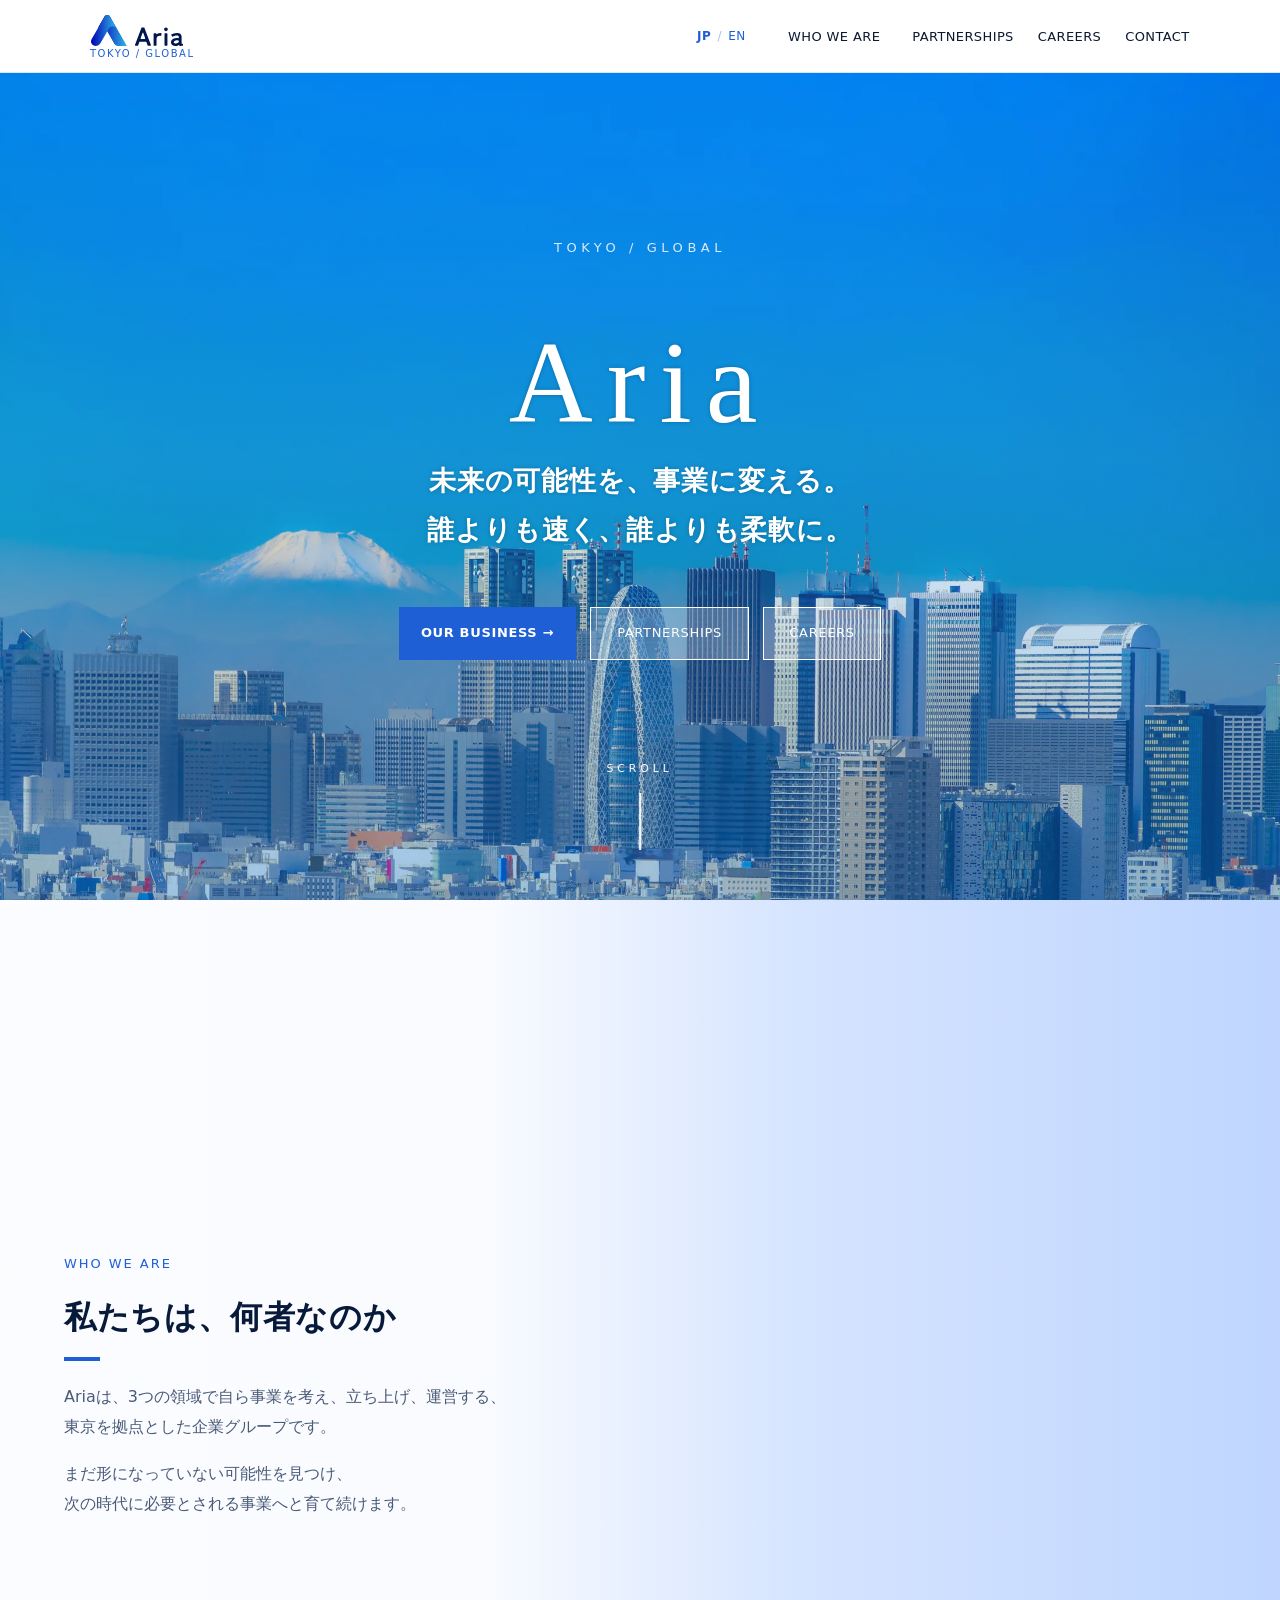
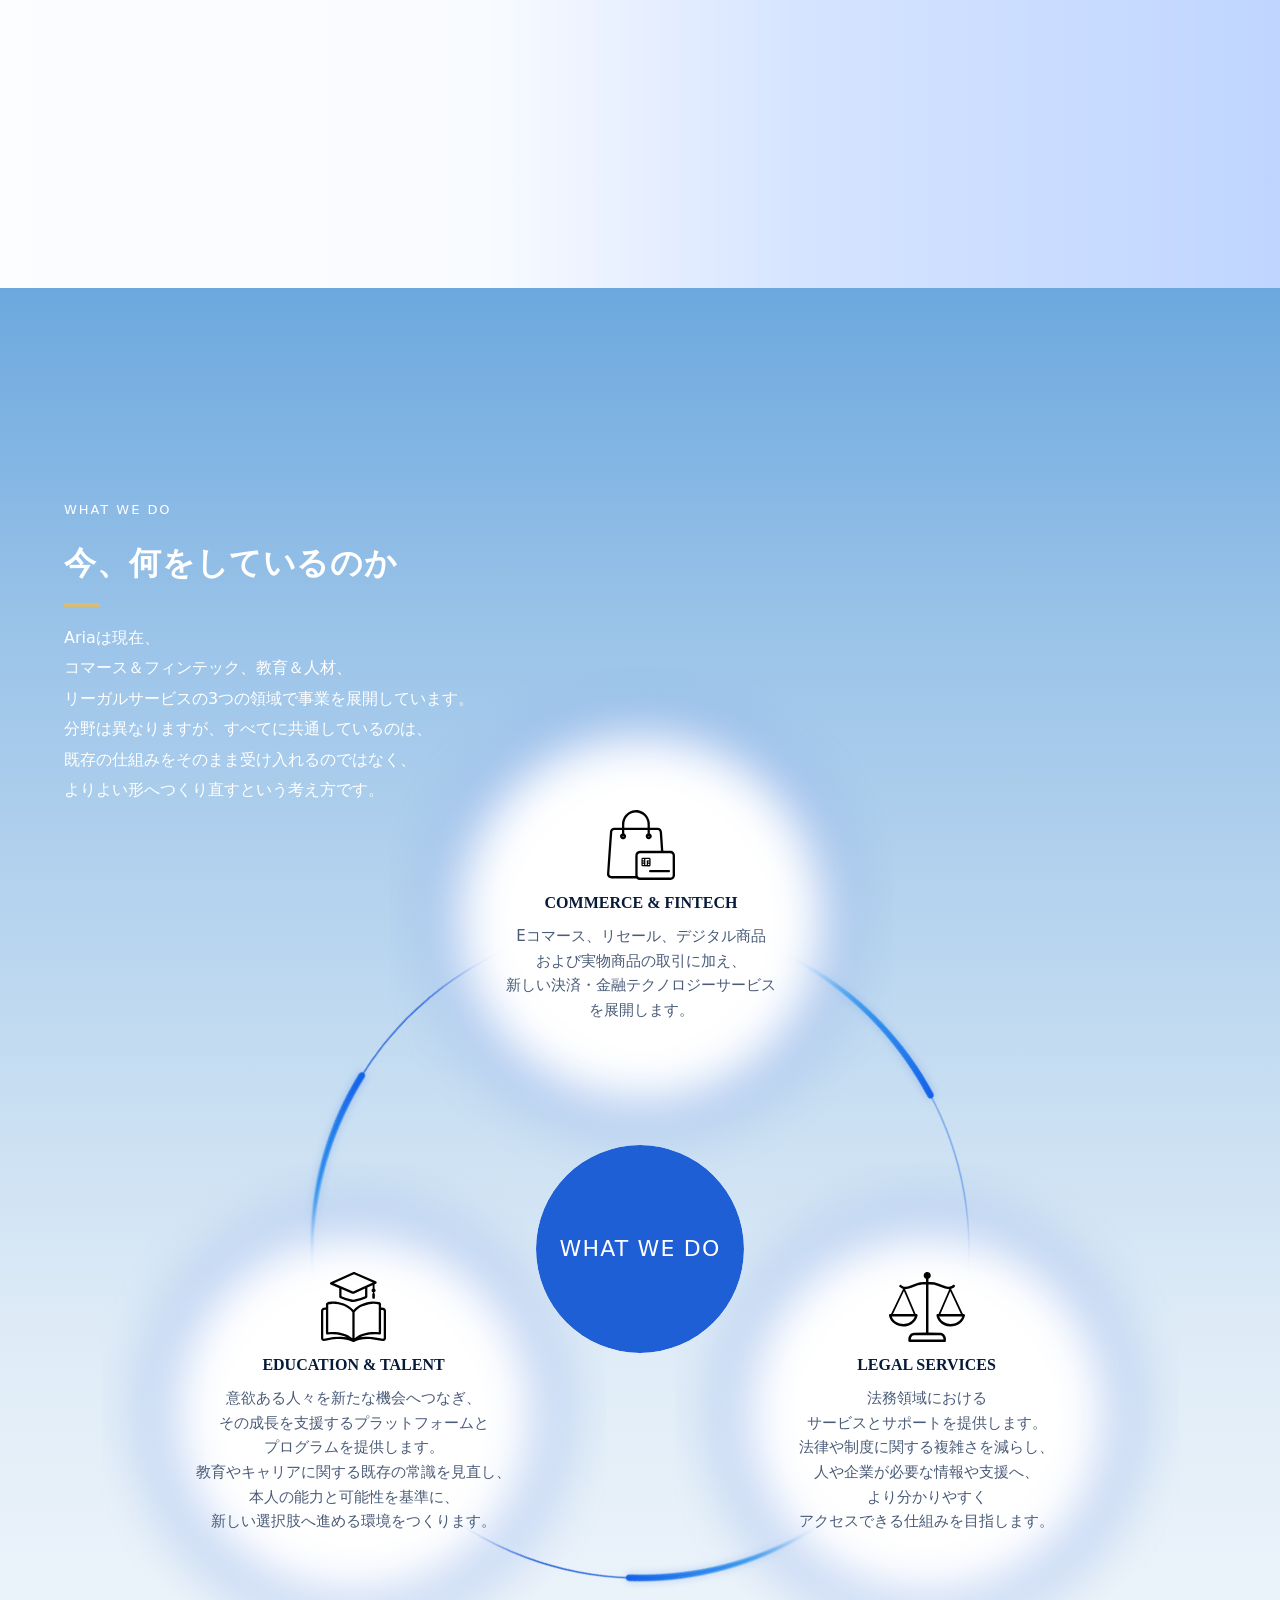
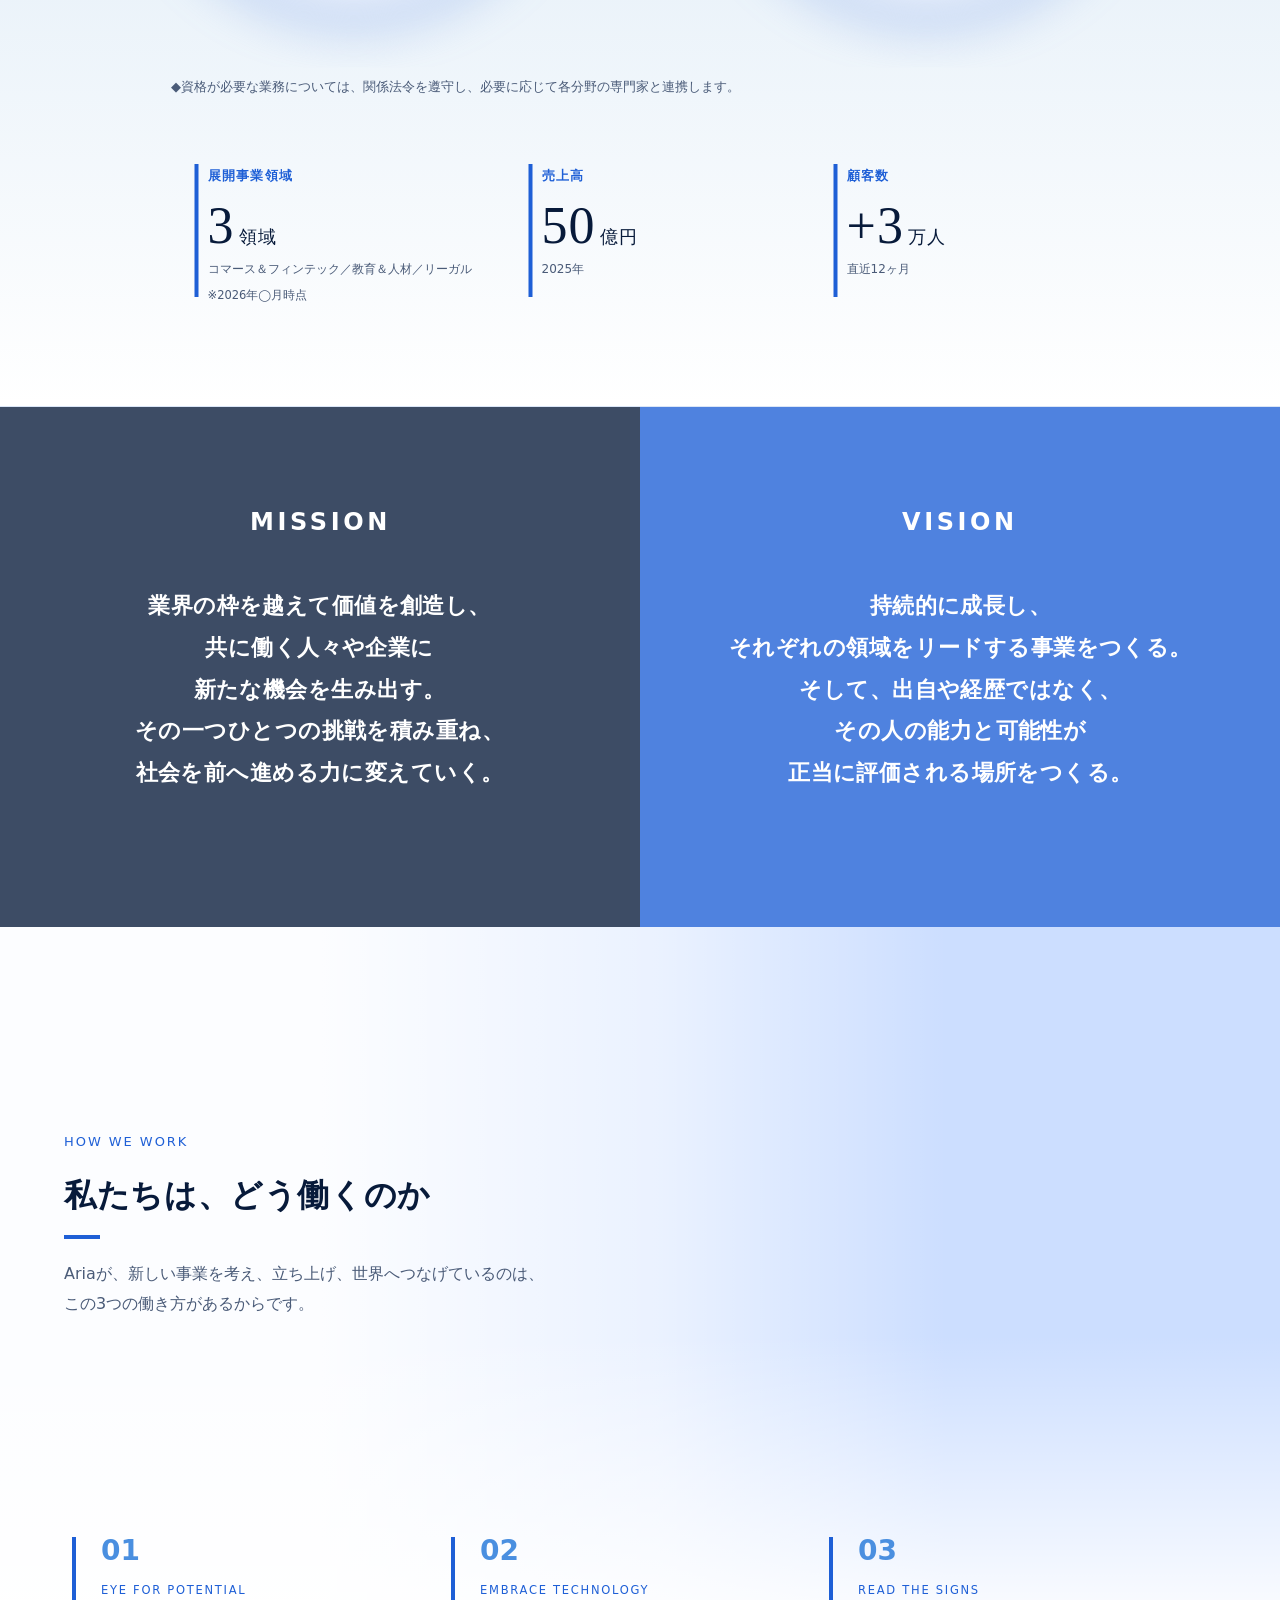
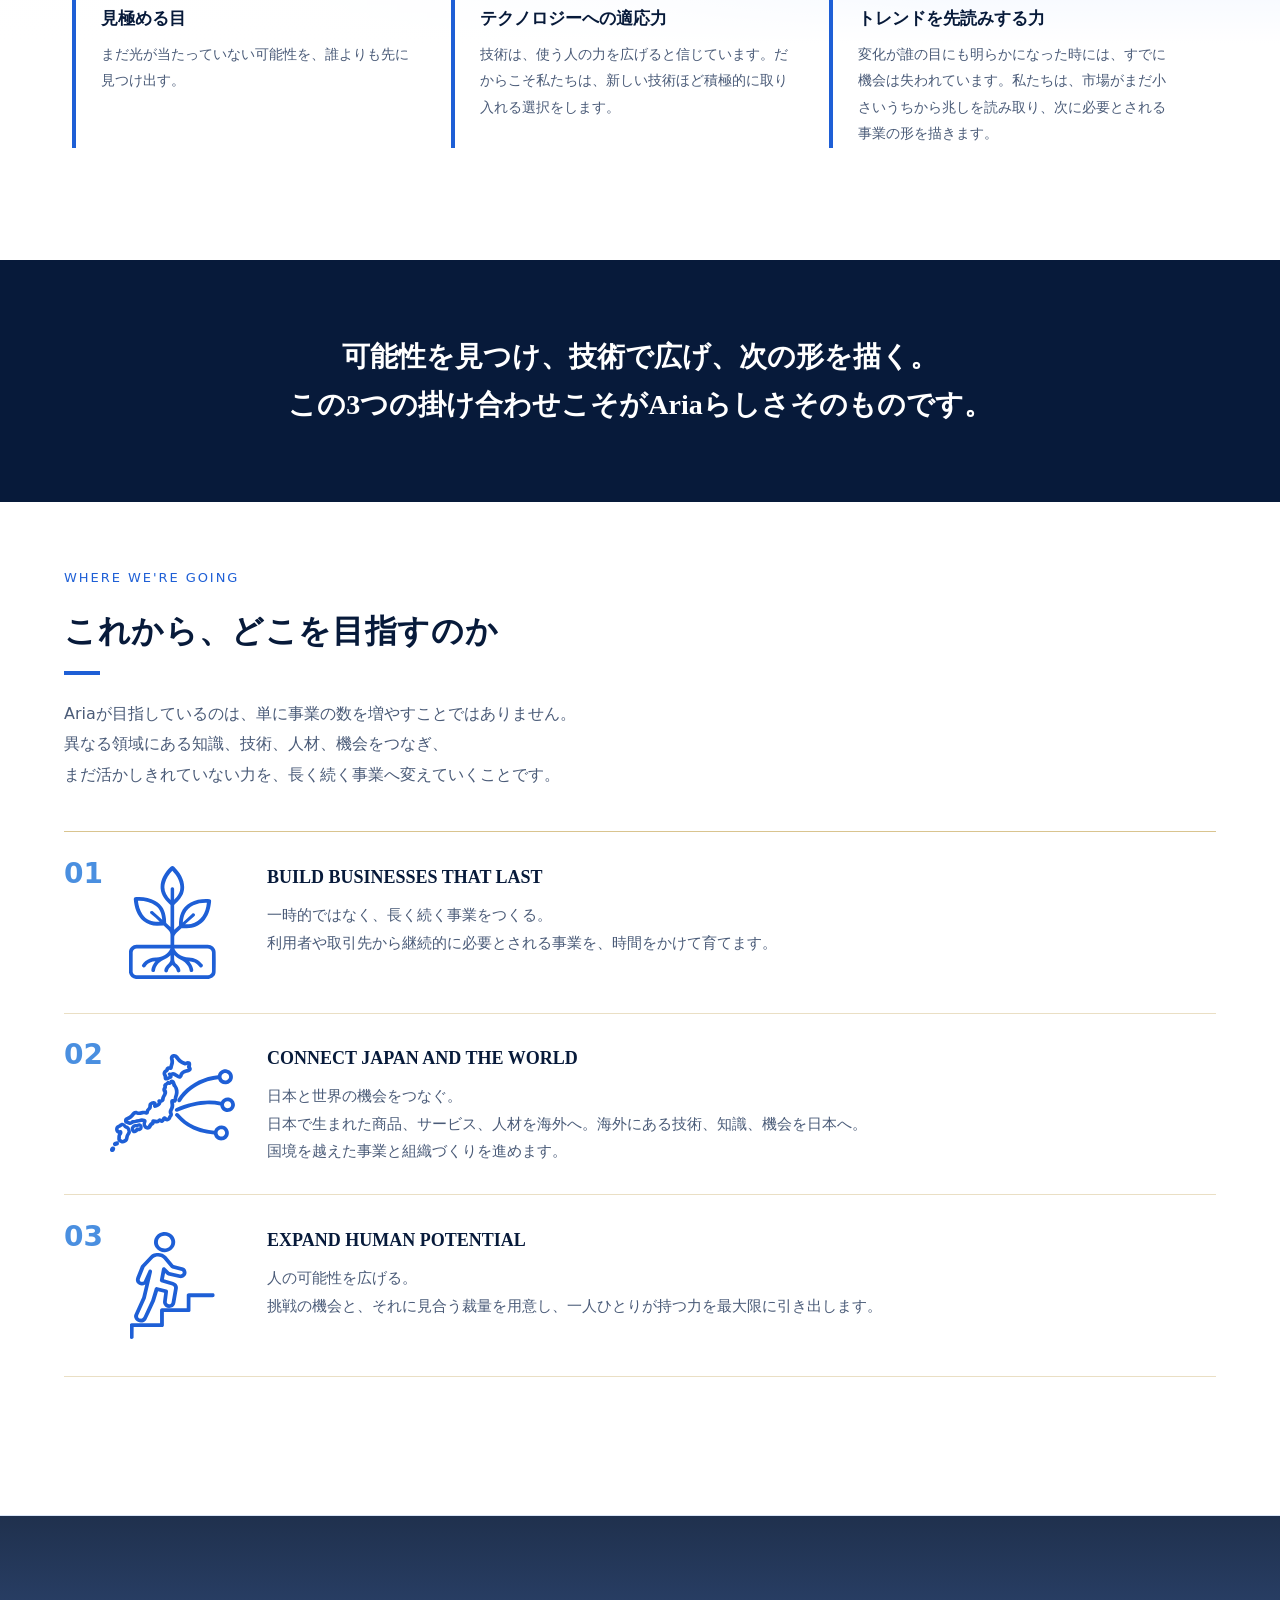
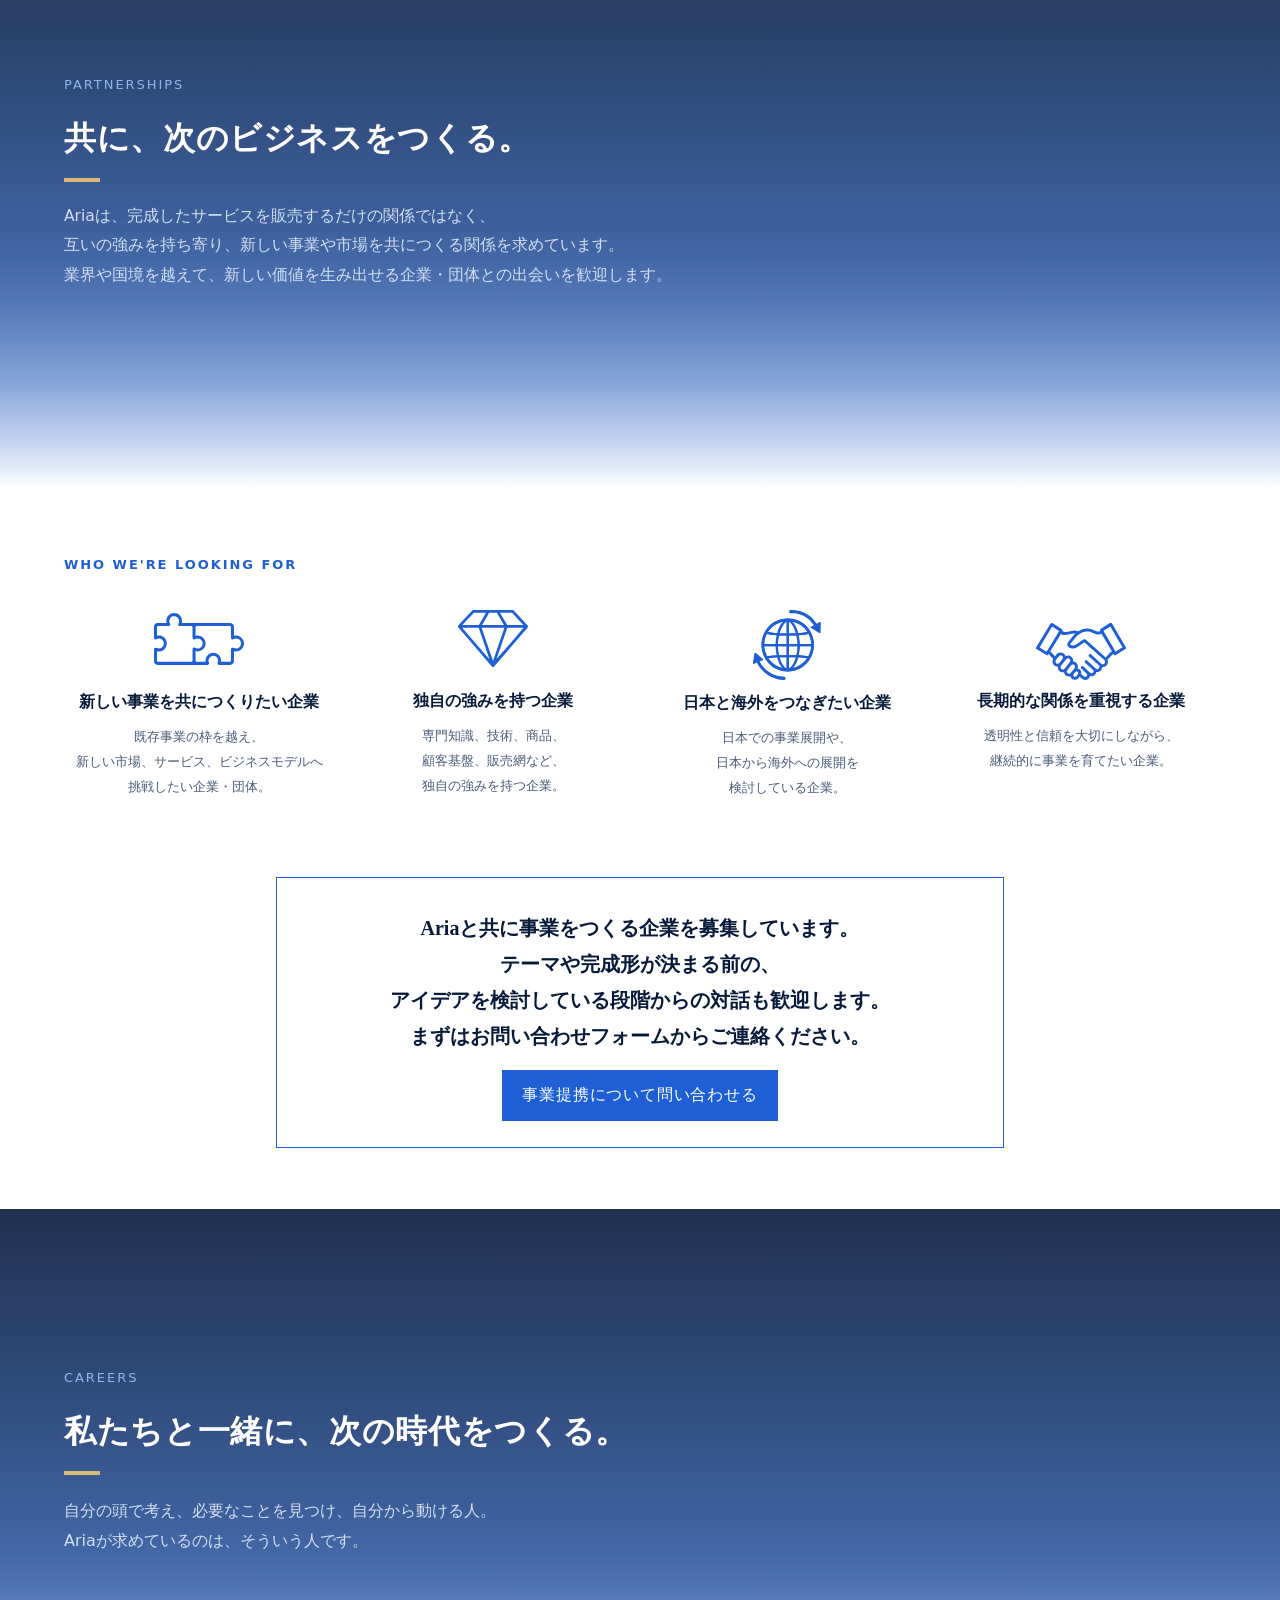
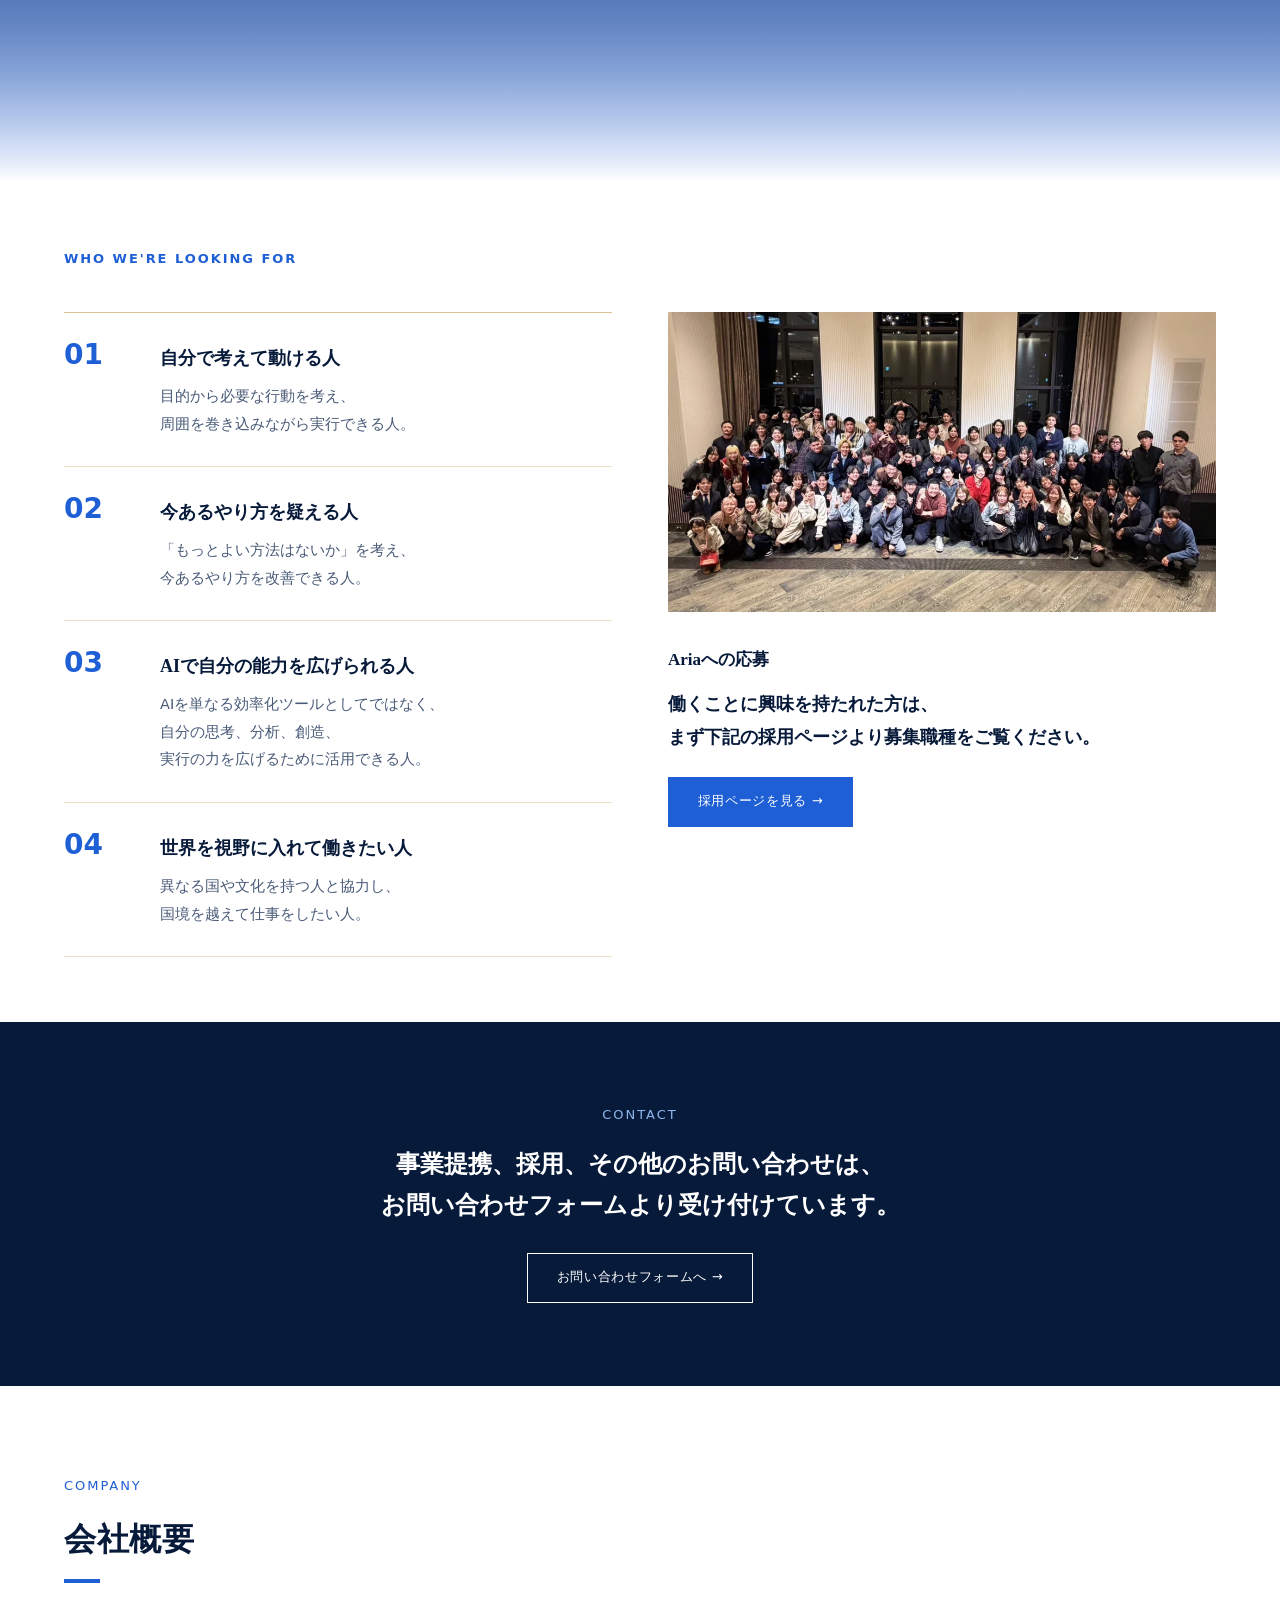
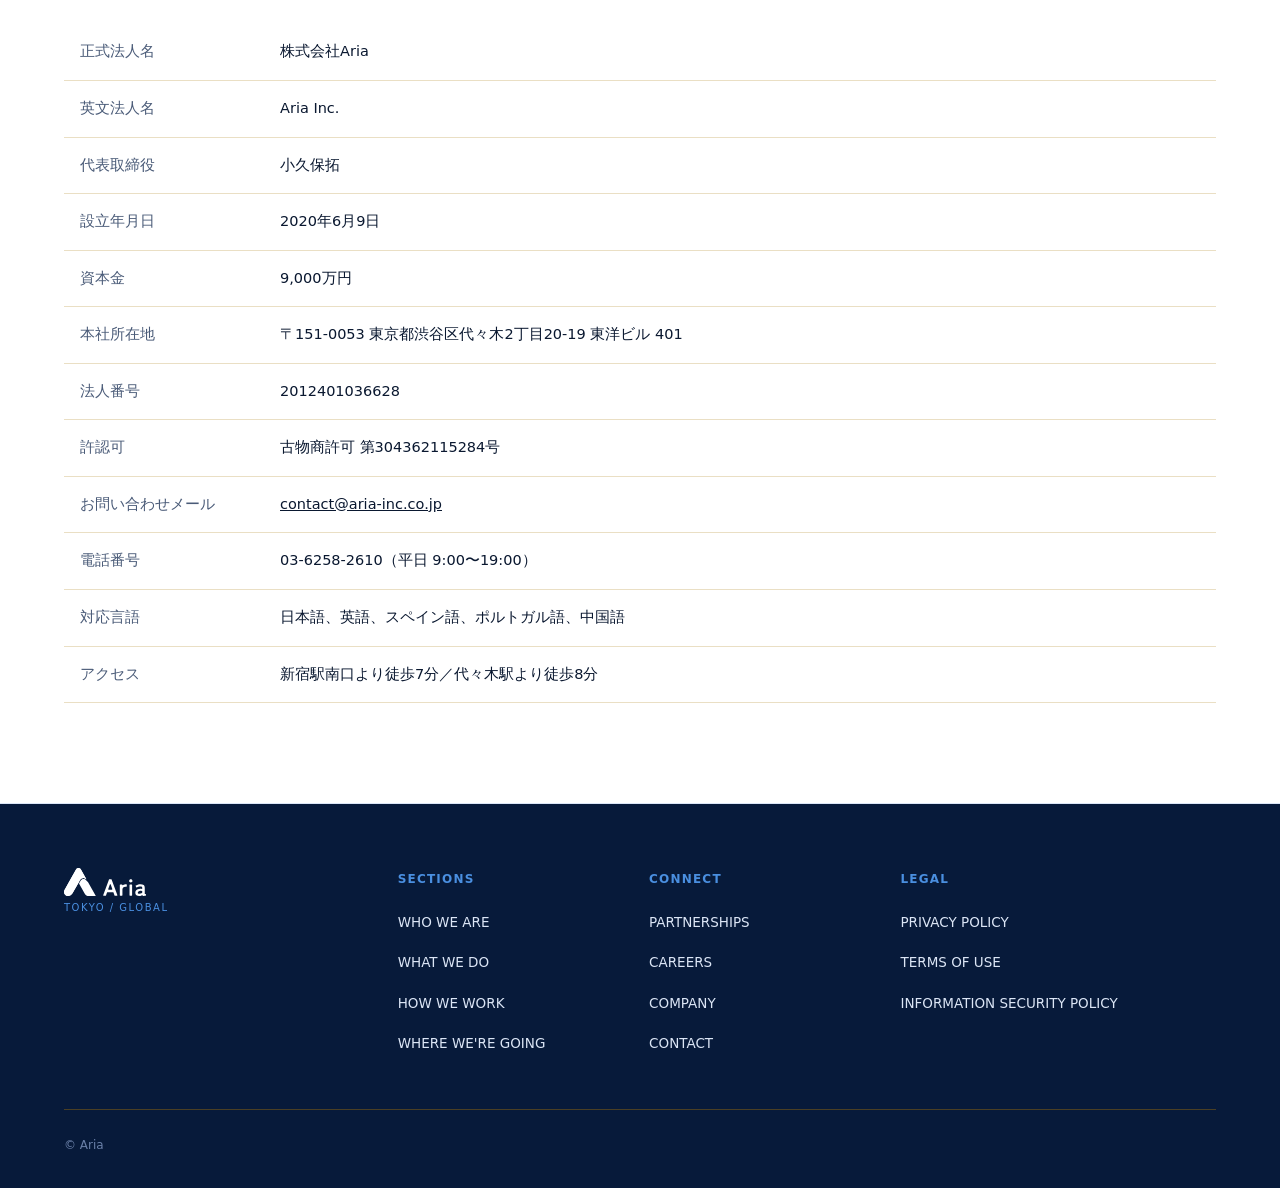
==== index.html @ 61ede94f "Restore fixed mobile background motion" ====
<!DOCTYPE html>
<html lang="ja">
<head>
<meta charset="UTF-8">
<meta name="viewport" content="width=device-width, initial-scale=1.0">
<title>Aria｜TOKYO / GLOBAL</title>
<link rel="icon" href="assets/images/favicon.svg" type="image/svg+xml">
<link rel="stylesheet" href="assets/css/styles.css?v=20261013-fixed-mobile-bg">
</head>
<body>

<a class="skip-link" href="#main">本文へスキップ</a>

<header class="site-header">
  <div class="wrap">
    <a class="logo site-logo" href="#top" aria-label="Aria — Tokyo / Global"><span class="site-logo-variant site-logo-desktop" aria-hidden="true"><img class="site-logo-desktop-mark" src="assets/images/logo-desktop-lockup.svg" width="92.2171" height="30.8591" alt=""><span class="site-logo-tagline">TOKYO / GLOBAL</span></span><span class="site-logo-variant site-logo-mobile" aria-hidden="true"><img class="site-logo-mobile-mark-blue" src="assets/images/logo-mobile-mark-blue.svg" width="26.8384" height="28.7481" alt=""><img class="site-logo-mobile-mark-navy" src="assets/images/logo-mobile-mark-navy.svg" width="23.484" height="28.7461" alt=""><img class="site-logo-mobile-wordmark" src="assets/images/logo-mobile-wordmark.svg" width="44.9657" height="17.2275" alt=""><span class="site-logo-tagline">TOKYO / GLOBAL</span></span></a>
    <div class="lang-switch" aria-label="言語切り替え">
      <a href="index.html" aria-current="page">JP</a>
      <span aria-hidden="true">/</span>
      <a href="en.html">EN</a>
    </div>
    <button class="menu-toggle" type="button" aria-label="メニューを開く" aria-expanded="false" aria-controls="global-navigation">
      <span></span><span></span><span></span>
    </button>
    <nav class="main-nav" id="global-navigation" aria-label="グローバルナビゲーション">
      <ul>
        <li class="nav-sections">
          <a href="#who-we-are">WHO WE ARE</a>
          <ul class="section-menu" aria-label="サイト紹介セクション">
            <li><a href="#who-we-are">WHO WE ARE</a></li>
            <li><a href="#what-we-do">WHAT WE DO</a></li>
            <li><a href="#how-we-work">HOW WE WORK</a></li>
            <li><a href="#where-were-going">WHERE WE'RE GOING</a></li>
          </ul>
        </li>
        <li><a href="#partnerships">PARTNERSHIPS</a></li>
        <li><a href="#careers">CAREERS</a></li>
        <li><a href="#contact-band">CONTACT</a></li>
      </ul>
    </nav>
  </div>
</header>

<main id="main">

  <!-- TOP -->
  <section id="top">
    <div class="hero-photo">
      <div class="hero-inner">
        <div class="hero-box">
          <p class="hero-sup">TOKYO / GLOBAL</p>
          <div class="hero-wordmark">Aria</div>
          <h1 class="hero-tagline">未来の可能性を、事業に変える。<br>誰よりも速く、誰よりも柔軟に。</h1>
          <div class="hero-links">
            <a href="#what-we-do"><span>OUR BUSINESS →</span></a>
            <a href="#partnerships"><span>PARTNERSHIPS</span></a>
            <a href="#careers"><span>CAREERS</span></a>
          </div>
        </div>
      </div>
      <p class="hero-scroll">SCROLL</p>
    </div>
  </section>

  <!-- WHO WE ARE -->
  <section id="who-we-are">
    <div class="intro-panel tone-light">
      <div class="wrap">
        <h2><span class="en">WHO WE ARE</span>私たちは、何者なのか</h2>
        <p class="lead" style="margin-top:20px;">Ariaは、3つの領域で自ら事業を考え、立ち上げ、運営する、<br class="who-desktop-break">東京を拠点とした企業グループです。</p>
        <p class="lead">まだ形になっていない可能性を見つけ、<br>次の時代に必要とされる事業へと育て続けます。</p>
      </div>
    </div>
  </section>

  <!-- WHAT WE DO -->
  <section id="what-we-do">
    <div class="intro-panel tone-dark">
      <div class="wrap">
        <h2><span class="en">WHAT WE DO</span>今、何をしているのか</h2>
        <p class="lead">Ariaは現在、<br>コマース＆フィンテック、教育＆人材、<br>リーガルサービスの3つの領域で事業を展開しています。<br>分野は異なりますが、すべてに共通しているのは、<br>既存の仕組みをそのまま受け入れるのではなく、<br>よりよい形へつくり直すという考え方です。</p>
      </div>
    </div>
    <div class="detail-wrap wwd-diagram-panel">
     <div class="wrap">
      <div class="radial n3">
        <svg class="wwd-orbit" viewBox="0 0 661 661" aria-hidden="true" focusable="false">
          <defs>
            <linearGradient id="wwd-orbit-gradient" x1="0" y1="0" x2="1" y2="1">
              <stop offset="0" stop-color="#1f5ed6" stop-opacity="0.62" />
              <stop offset="0.38" stop-color="#1557dc" stop-opacity="1" />
              <stop offset="0.72" stop-color="#68a8ee" stop-opacity="0.68" />
              <stop offset="1" stop-color="#1f5ed6" stop-opacity="0.62" />
            </linearGradient>
            <linearGradient id="wwd-orbit-drop-gradient" gradientUnits="userSpaceOnUse" x1="609" y1="156" x2="644" y2="445">
              <stop offset="0" stop-color="#43c5f4" stop-opacity="0.22" />
              <stop offset="0.55" stop-color="#2496ee" stop-opacity="0.72" />
              <stop offset="1" stop-color="#1260e8" stop-opacity="1" />
            </linearGradient>
            <path id="wwd-orbit-drop" d="M 610.02,155.84 L 615.54,164.98 L 620.77,174.30 L 625.72,183.77 L 630.36,193.39 L 634.70,203.16 L 638.74,213.06 L 642.46,223.08 L 645.86,233.22 L 648.94,243.47 L 651.70,253.81 L 654.12,264.24 L 656.21,274.74 L 657.96,285.31 L 659.36,295.94 L 660.43,306.60 L 661.14,317.30 L 661.51,328.02 L 661.52,338.76 L 661.18,349.48 L 660.49,360.20 L 659.44,370.89 L 658.04,381.54 L 656.29,392.14 L 654.18,402.68 L 651.72,413.15 L 648.91,423.52 L 645.75,433.80 L 642.24,443.97 L 641.59,445.05 L 640.56,445.80 L 639.33,446.10 L 638.08,445.91 L 636.99,445.25 L 636.24,444.23 L 635.94,443.00 L 636.14,441.74 L 636.14,441.74 L 639.59,431.78 L 642.73,421.72 L 645.56,411.56 L 648.07,401.32 L 650.26,391.00 L 652.12,380.62 L 653.66,370.18 L 654.87,359.69 L 655.74,349.17 L 656.28,338.62 L 656.48,328.06 L 656.34,317.49 L 655.86,306.93 L 655.04,296.39 L 653.88,285.87 L 652.37,275.40 L 650.53,264.97 L 648.34,254.61 L 645.81,244.32 L 642.95,234.12 L 639.75,224.02 L 636.21,214.02 L 632.34,204.15 L 628.14,194.41 L 623.62,184.81 L 618.78,175.37 L 613.62,166.10 L 608.15,157.00 Z" />
          </defs>
          <circle class="wwd-orbit-base" cx="330.5" cy="330.5" r="328.5" fill="none" stroke="url(#wwd-orbit-gradient)" stroke-width="1.5" shape-rendering="geometricPrecision" />
          <use class="wwd-orbit-drop" href="#wwd-orbit-drop" fill="url(#wwd-orbit-drop-gradient)" />
          <use class="wwd-orbit-drop" href="#wwd-orbit-drop" fill="url(#wwd-orbit-drop-gradient)" transform="rotate(120 330.5 330.5)" />
          <use class="wwd-orbit-drop" href="#wwd-orbit-drop" fill="url(#wwd-orbit-drop-gradient)" transform="rotate(240 330.5 330.5)" />
        </svg>
        <div class="center">WHAT WE DO</div>
        <div class="node commerce"><img class="wwd-glow" src="assets/images/wwd-glow-commerce-figma-102-159.svg" alt=""><div class="wwd-node-content"><img class="wwd-icon" src="assets/images/wwd-icon-commerce-figma-102-159.svg" alt=""><h3>COMMERCE & FINTECH</h3><p>Eコマース、リセール、デジタル商品<br>および実物商品の取引に加え、<br>新しい決済・金融テクノロジーサービス<br>を展開します。</p></div></div>
        <div class="node education"><img class="wwd-glow" src="assets/images/wwd-glow-lower-figma-102-159.svg" alt=""><div class="wwd-node-content"><img class="wwd-icon" src="assets/images/wwd-icon-education-figma-102-159.svg" alt=""><h3>EDUCATION & TALENT</h3><p>意欲ある人々を新たな機会へつなぎ、<br>その成長を支援するプラットフォームと<br>プログラムを提供します。<br>教育やキャリアに関する既存の常識を見直し、<br>本人の能力と可能性を基準に、<br>新しい選択肢へ進める環境をつくります。</p></div></div>
        <div class="node legal"><img class="wwd-glow" src="assets/images/wwd-glow-lower-figma-102-159.svg" alt=""><div class="wwd-node-content"><img class="wwd-icon" src="assets/images/wwd-icon-legal-figma-102-159.svg" alt=""><h3>LEGAL SERVICES</h3><p>法務領域における<br>サービスとサポートを提供します。<br>法律や制度に関する複雑さを減らし、<br>人や企業が必要な情報や支援へ、<br>より分かりやすく<br>アクセスできる仕組みを目指します。</p></div></div>
      </div>
      <p class="biz-note">◆資格が必要な業務については、関係法令を遵守し、必要に応じて各分野の専門家と連携します。</p>
      <div class="wwd-stats">
        <div class="wwd-stat"><span class="l">展開事業領域</span><span class="v"><span class="count" data-target="3">3</span><span class="u">領域</span></span><span class="n">コマース＆フィンテック／教育＆人材／リーガル</span></div>
        <div class="wwd-stat"><span class="l">売上高</span><span class="v"><span class="count" data-target="50">50</span><span class="u">億円</span></span><span class="n">2025年</span></div>
        <div class="wwd-stat"><span class="l">顧客数</span><span class="v">+<span class="count" data-target="3">3</span><span class="u">万人</span></span><span class="n">直近12ヶ月</span></div>
        <p class="wwd-stats-note">※2026年◯月時点</p>
      </div>
     </div>
    </div>
  </section>

  <!-- MISSION / VISION -->
  <section id="mission-vision">
    <div class="mv-split">
      <div class="mv-half navy">
        <p class="eyebrow">MISSION</p>
        <h3>業界の枠を越えて価値を創造し、<br>共に働く人々や企業に<br>新たな機会を生み出す。<br>その一つひとつの挑戦を積み重ね、<br>社会を前へ進める力に変えていく。</h3>
      </div>
      <div class="mv-half cobalt">
        <p class="eyebrow">VISION</p>
        <h3>持続的に成長し、<br>それぞれの領域をリードする事業をつくる。<br>そして、出自や経歴ではなく、<br>その人の能力と可能性が<br>正当に評価される場所をつくる。</h3>
      </div>
    </div>
  </section>

  <!-- HOW WE WORK -->
  <section id="how-we-work">
    <div class="intro-panel tone-light">
      <div class="wrap">
        <h2><span class="en">HOW WE WORK</span>私たちは、どう働くのか</h2>
        <p class="lead" style="margin-top:20px;">Ariaが、新しい事業を考え、立ち上げ、世界へつなげているのは、<br>この3つの働き方があるからです。</p>
      </div>
    </div>
    <div class="wrap detail-wrap">
      <div class="grid2x2 grid3">
        <div class="item"><div class="num-plain">01</div><h3><span class="en-h">EYE FOR POTENTIAL</span>見極める目</h3><p>まだ光が当たっていない可能性を、誰よりも先に見つけ出す。</p></div>
        <div class="item"><div class="num-plain">02</div><h3><span class="en-h">EMBRACE TECHNOLOGY</span>テクノロジーへの適応力</h3><p>技術は、使う人の力を広げると信じています。だからこそ私たちは、新しい技術ほど積極的に取り入れる選択をします。</p></div>
        <div class="item"><div class="num-plain">03</div><h3><span class="en-h">READ THE SIGNS</span>トレンドを先読みする力</h3><p>変化が誰の目にも明らかになった時には、すでに機会は失われています。私たちは、市場がまだ小さいうちから兆しを読み取り、次に必要とされる事業の形を描きます。</p></div>
      </div>
    </div>
    <div class="hww-band"><div class="wrap"><p class="closing statement-center">可能性を見つけ、技術で<span class="sp-word-keep">広げ、</span>次の形を描く。<br>この3つの掛け合わせこそがAriaらしさそのものです。</p></div></div>
  </section>

  <!-- WHERE WE'RE GOING -->
  <section id="where-were-going">
    <div class="wrap detail-wrap">
      <h2 style="margin-bottom:24px;"><span class="en">WHERE WE'RE GOING</span>これから、<br class="sp-heading-break">どこを目指すのか</h2>
      <p class="lead" style="max-width:720px;">Ariaが目指しているのは、単に事業の数を増やすことではありません。<br>異なる領域にある知識、技術、人材、機会をつなぎ、<br>まだ活かしきれていない力を、長く続く事業へ変えていくことです。</p>

      <div class="stack-list">
        <div class="stack-item"><div class="num-plain">01</div><img class="wwg-icon" src="assets/images/wwg-build-lasting.svg" alt="" aria-hidden="true"><div><h3>BUILD BUSINESSES THAT LAST</h3><p>一時的ではなく、長く続く事業をつくる。<br>利用者や取引先から継続的に必要とされる事業を、時間をかけて育てます。</p></div></div>
        <div class="stack-item"><div class="num-plain">02</div><img class="wwg-icon" src="assets/images/wwg-connect-world.svg" alt="" aria-hidden="true"><div><h3>CONNECT JAPAN AND THE WORLD</h3><p>日本と世界の機会をつなぐ。<br>日本で生まれた商品、サービス、人材を海外へ。海外にある技術、知識、機会を日本へ。<br>国境を越えた事業と組織づくりを進めます。</p></div></div>
        <div class="stack-item"><div class="num-plain">03</div><img class="wwg-icon" src="assets/images/wwg-expand-potential.svg" alt="" aria-hidden="true"><div><h3>EXPAND HUMAN POTENTIAL</h3><p>人の可能性を広げる。<br>挑戦の機会と、それに見合う裁量を用意し、一人ひとりが持つ力を最大限に引き出します。</p></div></div>
      </div>
    </div>
  </section>

  <!-- PARTNERSHIPS -->
  <section id="partnerships">
    <div class="intro-panel tone-dark">
      <div class="wrap">
        <div class="magazine">
          <div class="mag-head"><h2><span class="en">PARTNERSHIPS</span>共に、次のビジネスをつくる。</h2></div>
          <div class="mag-body"><p style="color:#d3e0f2;">Ariaは、完成したサービスを販売するだけの関係ではなく、<br>互いの強みを持ち寄り、新しい事業や市場を共につくる関係を求めています。<br>業界や国境を越えて、新しい価値を生み出せる企業・団体との出会いを歓迎します。</p></div>
        </div>
      </div>
    </div>
    <div class="wrap detail-wrap">
      <h3 class="section-label" style="font-family:var(--font-sans); font-size:13px; letter-spacing:0.15em; color:var(--royal-blue); margin-bottom:16px; font-weight:700;">WHO WE'RE LOOKING FOR</h3>
      <div class="e-wave">
        <div class="item"><img class="partnership-first-icon" src="assets/images/partnerships-first-icon-figma-157-368.svg" alt="" aria-hidden="true"><div class="circle-num">01</div><h3>新しい事業を共につくりたい企業</h3><p>既存事業の枠を越え、<br>新しい市場、サービス、ビジネスモデルへ<br>挑戦したい企業・団体。</p></div>
        <div class="item"><span class="partnership-item-icon icon-diamond" aria-hidden="true"></span><div class="circle-num">02</div><h3>独自の強みを持つ企業</h3><p>専門知識、技術、商品、<br>顧客基盤、販売網など、<br>独自の強みを持つ企業。</p></div>
        <div class="item"><span class="partnership-item-icon icon-global" aria-hidden="true"></span><div class="circle-num">03</div><h3>日本と海外をつなぎたい企業</h3><p>日本での事業展開や、<br>日本から海外への展開を<br>検討している企業。</p></div>
        <div class="item"><span class="partnership-item-icon icon-handshake" aria-hidden="true"></span><div class="circle-num">04</div><h3>長期的な関係を重視する企業</h3><p>透明性と信頼を大切にしながら、<br>継続的に事業を育てたい企業。</p></div>
      </div>

      <div class="closing-center">
        <p class="cta-call">Ariaと共に事業をつくる企業を募集しています。<br>テーマや完成形が決まる前の、<br>アイデアを検討している段階からの対話も歓迎します。<br>まずはお問い合わせフォームからご連絡ください。</p>
        <a class="cta-btn primary" href="contact.html?type=partnership">事業提携について問い合わせる</a>
      </div>
    </div>
  </section>

  <!-- CAREERS -->
  <section id="careers">
    <div class="intro-panel tone-dark">
      <div class="wrap">
        <h2 class="h2-xl"><span class="en">CAREERS</span>私たちと一緒に、次の時代をつくる。</h2>
        <p class="lead" style="max-width:640px;">自分の頭で考え、必要なことを見つけ、自分から動ける人。<br>Ariaが求めているのは、そういう人です。</p>
      </div>
    </div>

    <div class="careers-band">
      <div class="wrap">
        <h3 class="section-label" style="font-family:var(--font-sans); font-size:13px; letter-spacing:0.15em; color:var(--royal-blue); font-weight:700;">WHO WE'RE LOOKING FOR</h3>
        <div class="split-2col">
          <div class="stack-list">
            <div class="stack-item"><div class="num-plain dark">01</div><div><h3>自分で考えて動ける人</h3><p>目的から必要な行動を考え、<br>周囲を巻き込みながら実行できる人。</p></div></div>
            <div class="stack-item"><div class="num-plain dark">02</div><div><h3>今あるやり方を疑える人</h3><p>「もっとよい方法はないか」を考え、<br>今あるやり方を改善できる人。</p></div></div>
            <div class="stack-item"><div class="num-plain dark">03</div><div><h3>AIで自分の能力を広げられる人</h3><p>AIを単なる効率化ツールとしてではなく、<br>自分の思考、分析、創造、<br>実行の力を広げるために活用できる人。</p></div></div>
            <div class="stack-item"><div class="num-plain dark">04</div><div><h3>世界を視野に入れて働きたい人</h3><p>異なる国や文化を持つ人と協力し、<br>国境を越えて仕事をしたい人。</p></div></div>
          </div>
          <div class="careers-side">
            <div class="careers-photos">
              <div class="photo" role="img" aria-label="約50人のAriaメンバー集合写真" style="background-image:url('assets/images/careers-team.webp');"></div>
            </div>
            <div class="careers-apply">
              <h3 style="font-size:17px; color:var(--dark);">Ariaへの応募</h3>
              <p class="cta-call" style="margin-top:12px; font-size:18px;">働くことに興味を持たれた方は、<br>まず下記の採用ページより募集職種をご覧ください。</p>
              <a class="cta-btn primary" href="careers.html">採用ページを見る →</a>
            </div>
          </div>
        </div>
      </div>
    </div>
  </section>

  <!-- CONTACT（濃紺帯） -->
  <section id="contact-band" class="contact-band">
    <div class="wrap">
      <p class="contact-band-en">CONTACT</p>
      <p class="contact-band-lead">事業提携、採用、<br class="sp-contact-break">その他のお問い合わせは、<br>お問い合わせフォームより<br class="sp-contact-break">受け付けています。</p>
      <a class="cta-btn contact-band-btn" href="contact.html">お問い合わせフォームへ →</a>
    </div>
  </section>

  <!-- COMPANY / CONTACT -->
  <section id="contact">
    <div class="wrap">
      <h2><span class="en">COMPANY</span>会社概要</h2>

      <table class="company-table">
        <tbody>
          <tr><th scope="row">正式法人名</th><td>株式会社Aria</td></tr>
          <tr><th scope="row">英文法人名</th><td>Aria Inc.</td></tr>
          <tr><th scope="row">代表取締役</th><td>小久保拓</td></tr>
          <tr><th scope="row">設立年月日</th><td>2020年6月9日</td></tr>
          <tr><th scope="row">資本金</th><td>9,000万円</td></tr>
          <tr><th scope="row">本社所在地</th><td>〒151-0053 東京都渋谷区代々木2丁目20-19 東洋ビル 401</td></tr>
          <tr><th scope="row">法人番号</th><td>2012401036628</td></tr>
          <tr><th scope="row">許認可</th><td>古物商許可 第304362115284号</td></tr>
          <tr><th scope="row">お問い合わせメール</th><td><a href="mailto:contact@aria-inc.co.jp">contact@aria-inc.co.jp</a></td></tr>
          <tr><th scope="row">電話番号</th><td>03-6258-2610（平日 9:00〜19:00）</td></tr>
          <tr><th scope="row">対応言語</th><td>日本語、英語、スペイン語、ポルトガル語、中国語</td></tr>
          <tr><th scope="row">アクセス</th><td>新宿駅南口より徒歩7分／代々木駅より徒歩8分</td></tr>
        </tbody>
      </table>

    </div>
  </section>

</main>

<footer class="site-footer">
  <div class="wrap">
    <div class="footer-grid">
      <div><a class="footer-logo" href="index.html" aria-label="Aria — Tokyo / Global"><img src="assets/images/footer-logo.svg" alt="Aria"><span class="footer-logo-tagline">TOKYO / GLOBAL</span></a></div>
      <div><h4>SECTIONS</h4><ul>
        <li><a href="#who-we-are">WHO WE ARE</a></li>
        <li><a href="#what-we-do">WHAT WE DO</a></li>
        <li><a href="#how-we-work">HOW WE WORK</a></li>
        <li><a href="#where-were-going">WHERE WE'RE GOING</a></li>
      </ul></div>
      <div><h4>CONNECT</h4><ul>
        <li><a href="#partnerships">PARTNERSHIPS</a></li>
        <li><a href="#careers">CAREERS</a></li>
        <li><a href="#contact">COMPANY</a></li>
        <li><a href="#contact-band">CONTACT</a></li>
      </ul></div>
      <div><h4>LEGAL</h4><ul>
        <li><a href="#">PRIVACY POLICY</a></li>
        <li><a href="#">TERMS OF USE</a></li>
        <li><a href="#">INFORMATION SECURITY POLICY</a></li>
      </ul></div>
    </div>
    <div class="footer-bottom">
      <span>© Aria</span>
    </div>
  </div>
</footer>

<script src="assets/js/main.js?v=20261013-fixed-mobile-bg"></script>
</body>
</html>
---- assets/css/styles.css ----
:root {
    --white: #ffffff;
    --off-white: #eef4fc;
    --pale-blue: #c9dcfa;
    --sky-blue: #4a8fe0;
    --royal-blue: #1e5fd6;
    --dark: #071a3a;
    --line: #dbe6f7;
    --line-strong: #a9c3ea;
    --text: #0a1830;
    --text-sub: #4a5b78;
    --yellow: #f4c445;
    --photo-a: #d7e4f7;
    --focus: #1e5fd6;
    --font-sans: "Hiragino Sans", "Hiragino Kaku Gothic ProN", "Yu Gothic", "Noto Sans JP", system-ui, sans-serif;
    --font-serif: "Yu Mincho", YuMincho, "Hiragino Mincho ProN", "Noto Serif JP", serif;
  }

  * { box-sizing: border-box; }
  html { scroll-behavior: smooth; }
  body { margin: 0; font-family: var(--font-sans); color: var(--text); background: var(--white); line-height: 1.9; -webkit-font-smoothing: antialiased; }
  img, svg { max-width: 100%; }
  a { color: inherit; }
  .skip-link { position: absolute; left: -999px; top: 0; background: var(--dark); color: var(--white); padding: 8px 16px; z-index: 100; }
  .skip-link:focus { left: 8px; top: 8px; }
  :focus-visible { outline: 2px solid var(--focus); outline-offset: 3px; }
  .wrap { max-width: 1200px; margin: 0 auto; padding: 0 24px; }

  .photo { background-color: var(--photo-a); background-size: cover; background-position: center; min-height: 220px; }

  .utility-bar { background: var(--off-white); }
  .utility-bar .wrap { display: flex; align-items: center; justify-content: flex-end; gap: 20px; height: 40px; }
  .lang-switch { display: flex; align-items: center; gap: 6px; font-size: 12px; letter-spacing: 0.05em; }
  .lang-switch a { text-decoration: none; color: var(--royal-blue); }
  .lang-switch a[aria-current] { font-weight: 700; }
  .lang-switch a[aria-disabled="true"] { color: var(--line-strong); pointer-events: none; }
  .lang-switch span { color: var(--line-strong); }
  .menu-toggle { display: none; }
  .header-contact { font-size: 12px; letter-spacing: 0.05em; text-decoration: none; white-space: nowrap; color: var(--royal-blue); border-bottom: 1px solid var(--royal-blue); }
  .header-contact:hover { color: var(--dark); border-color: var(--dark); }

  .site-header { position: sticky; top: 0; background: var(--white); border-bottom: 1px solid var(--line); z-index: 50; }
  .site-header .wrap { display: flex; align-items: center; justify-content: space-between; min-height: 72px; gap: 24px; }
  .logo { text-decoration: none; font-family: var(--font-serif); font-weight: 700; font-size: 21px; letter-spacing: 0.1em; color: var(--dark); white-space: nowrap; flex-shrink: 0; }
  .logo small { display: block; font-family: var(--font-sans); font-size: 10px; font-weight: 400; letter-spacing: 0.15em; color: var(--royal-blue); }
  .main-nav ul { list-style: none; display: flex; flex-wrap: wrap; gap: 24px; row-gap: 8px; margin: 0; padding: 0; justify-content: flex-end; }
  .main-nav a { text-decoration: none; font-size: 13px; letter-spacing: 0.03em; border-bottom: 1px solid transparent; white-space: nowrap; }
  .main-nav a:hover { border-bottom-color: var(--royal-blue); color: var(--royal-blue); }
  .main-nav .nav-sections { position: relative; }
  .site-header .main-nav .section-menu {
    position: absolute;
    top: 27px;
    left: -18px;
    z-index: 60;
    display: flex;
    flex-direction: column;
    align-items: stretch;
    width: 218px;
    padding: 8px 0;
    gap: 0;
    background: rgba(255,255,255,0.98);
    border-top: 3px solid var(--royal-blue);
    box-shadow: 0 12px 28px rgba(7,26,58,0.16);
    opacity: 0;
    visibility: hidden;
    transform: translateY(-6px);
    transition: opacity 180ms ease, transform 180ms ease, visibility 180ms;
  }
  .main-nav .section-menu li,
  .site-header .main-nav .section-menu li:first-child { width: 100%; margin: 0; }
  .main-nav .section-menu a {
    display: block;
    width: 100%;
    padding: 9px 18px;
    border: 0;
    color: var(--dark);
    font-size: 12px;
    letter-spacing: 0.08em;
  }
  .main-nav .section-menu a:hover,
  .main-nav .section-menu a:focus-visible { color: var(--white); background: var(--royal-blue); }
  .main-nav .nav-sections:hover .section-menu,
  .main-nav .nav-sections:focus-within .section-menu {
    opacity: 1;
    visibility: visible;
    transform: translateY(0);
  }

  section { padding: 0; border-bottom: 1px solid var(--line); scroll-margin-top: 80px; }
  #top, #who-we-are, #mission-vision { border-bottom: none; }
  h1, h2, h3, h4 { margin: 0; font-weight: 700; font-family: var(--font-serif); }
  h2 { font-size: 32px; letter-spacing: 0.02em; margin-bottom: 8px; color: var(--dark); }
  h2 .en { display: block; font-family: var(--font-sans); font-size: 13px; font-weight: 400; letter-spacing: 0.15em; color: var(--royal-blue); margin-bottom: 10px; }
  .lead { font-size: 16px; color: var(--text-sub); max-width: 640px; }

  /* ---------- shared intro panel: fixed background, catches per section ---------- */
  .intro-panel {
    position: relative;
    min-height: 58vh;
    background-attachment: fixed;
    background-size: cover;
    background-position: center;
    display: flex;
    align-items: center;
  }
  .intro-panel::after { content: ""; position: absolute; inset: 0; }
  .intro-panel .wrap { position: relative; z-index: 1; width: 100%; padding: 72px 24px; }
  .intro-panel.tone-light::after {
    background:
      linear-gradient(180deg, rgba(255,255,255,0) 0%, rgba(255,255,255,0) 78%, rgba(255,255,255,1) 100%),
      linear-gradient(90deg, rgba(255,255,255,0.94) 0%, rgba(255,255,255,0.90) 46%, rgba(255,255,255,0.62) 70%, rgba(255,255,255,0.30) 100%);
  }
  .intro-panel.tone-light h2 { color: var(--dark); }
  .intro-panel.tone-light .lead { color: var(--text-sub); }
  .intro-panel.tone-dark::after { background: linear-gradient(180deg, rgba(7,26,58,0.72) 0%, rgba(7,26,58,0.72) 78%, rgba(255,255,255,1) 100%); }
  .intro-panel.tone-dark h2 { color: var(--white); }
  .intro-panel.tone-dark h2 .en { color: #8fb6ec; }
  .intro-panel.tone-dark .lead { color: #d3e0f2; }

  /* per-section stock photos */
  #who-we-are .intro-panel {
    background-image: url('../images/who-we-are-team-wide.webp');
    min-height: 988px;
    height: 988px;
  }
  #who-we-are .intro-panel::after {
    background:
      linear-gradient(90deg, rgba(255,255,255,0.94) 0%, rgba(255,255,255,0.90) 37.981%, rgba(255,255,255,0.35) 62.5%, rgba(255,255,255,0) 100%),
      linear-gradient(rgba(0,90,255,0.25), rgba(0,90,255,0.25));
  }
  #who-we-are h2::after { height: 4px; background: var(--royal-blue); }
  #what-we-do .intro-panel { background-image: url('../images/business-panel.webp'); }
  #what-we-do .intro-panel::after { background: linear-gradient(180deg, rgba(28,58,99,0.55) 0%, rgba(28,58,99,0.55) 70%, rgba(255,255,255,0.86) 100%); }
  #how-we-work .intro-panel { background-image: url('../images/how-we-work-collaboration-wide.webp'); }
  #partnerships .intro-panel { background-image: url('../images/partnerships.webp'); }
  #careers .intro-panel { background-image: url('../images/careers.webp'); }

  .detail-wrap { padding-top: 64px; padding-bottom: 96px; }
  #how-we-work .detail-wrap { padding-top: 0; }
  #how-we-work .intro-panel .wrap { padding-bottom: 32px; }
  .detail-wrap.wwd-diagram-panel {
    position: relative;
    padding-top: 32px;
    background-image: url('../images/business-panel.webp');
    background-attachment: fixed;
    background-size: cover;
    background-position: center;
  }
  .detail-wrap.wwd-diagram-panel::before { content: ""; position: absolute; inset: 0; background: rgba(255,255,255,0.86); z-index: 0; }
  .detail-wrap.wwd-diagram-panel > .wrap { position: relative; z-index: 1; }

  #top { padding-top: 0; }
  .hero-photo {
    min-height: 820px;
    position: relative;
    background-image: url('../images/business-panel.webp');
    background-attachment: fixed;
    background-size: cover;
  }
  .hero-photo::after {
    content: "";
    position: absolute;
    inset: 0;
    background: linear-gradient(180deg, rgba(7,26,58,0.12) 0%, rgba(7,26,58,0.3) 55%, rgba(7,26,58,0.7) 100%);
  }
  .hero-inner {
    position: relative;
    inset: auto;
    z-index: 1;
    min-height: 820px;
    display: flex;
    flex-direction: column;
    align-items: center;
    justify-content: center;
    text-align: center;
    padding: 120px 24px 100px;
  }
  .hero-box { background: none; padding: 0; margin: 0; max-width: 720px; width: auto; }
  .hero-box > * { max-width: none; }
  .hero-sup { font-family: var(--font-sans); font-size: 13px; letter-spacing: 0.35em; color: #dbe9fb; margin-bottom: 24px; font-weight: 400; }
  .hero-wordmark { font-family: var(--font-serif); font-size: 88px; font-weight: 400; letter-spacing: 0.12em; color: var(--white); margin: 0 0 24px; text-shadow: 0 4px 28px rgba(7,26,58,0.4); }
  .hero-tagline { font-size: 27px; line-height: 1.8; margin-bottom: 20px; color: var(--white); max-width: none; font-weight: 700; letter-spacing: 0.03em; }
  .hero-links { display: flex; gap: 14px; flex-wrap: wrap; justify-content: center; font-family: var(--font-sans); }
  .hero-links a {
    position: relative;
    z-index: 0;
    overflow: hidden;
    padding: 13px 28px;
    font-size: 13px;
    text-decoration: none;
    letter-spacing: 0.05em;
    transition: border-color 280ms ease;
  }
  .hero-links a::before {
    content: "";
    position: absolute;
    inset: 0;
    z-index: 0;
    background: linear-gradient(110deg, rgba(30,95,214,.96), rgba(30,95,214,.66));
    transform: scaleX(0);
    transform-origin: left center;
    transition: transform 380ms cubic-bezier(.22,1,.36,1);
  }
  .hero-links a:first-child::before { background: linear-gradient(110deg, rgba(30,95,214,.52), rgba(30,95,214,.20)); }
  .hero-links a span { position: relative; z-index: 1; display: inline-block; transition: transform 360ms cubic-bezier(.22,1,.36,1); }
  .hero-links a:first-child { background: var(--royal-blue); color: var(--white); font-weight: 700; }
  .hero-links a:not(:first-child) { border: 1px solid var(--white); color: var(--white); }
  .hero-links a:focus-visible {
    border-color: #dceeff;
  }
  .hero-links a:focus-visible::before { transform: scaleX(1); }
  .hero-links a:focus-visible span { transform: translateX(2px); }
  @media (hover: hover) and (pointer: fine) {
    .hero-links a:hover {
      border-color: #dceeff;
    }
    .hero-links a:hover::before { transform: scaleX(1); }
    .hero-links a:hover span { transform: translateX(2px); }
  }
  .hero-links a:active { transform: scale(.985); }
  .hero-scroll {
    position: absolute;
    left: 50%;
    bottom: 28px;
    transform: translateX(-50%);
    z-index: 1;
    font-family: var(--font-sans);
    font-size: 11px;
    letter-spacing: 0.35em;
    color: #dbe9fb;
  }


  .biz-note { margin-top: 24px; font-family: var(--font-sans); font-size: 13px; color: var(--text-sub); border-left: 2px solid var(--royal-blue); padding-left: 16px; }

  /* WHAT WE DO 実績数字（放射図の下・2つ横並び） */
  .wwd-stats { display: grid; grid-template-columns: 1fr 1fr 1fr; max-width: 900px; margin: 56px auto 0; border-top: 1px solid var(--line-strong); }
  .wwd-stat { padding: 28px 28px 8px 0; }
  .js .wwd-stat { opacity: 0; transform: translateX(-18px); transition: opacity 1.1s cubic-bezier(0.22,1,0.36,1), transform 1.1s cubic-bezier(0.22,1,0.36,1); }
  .wwd-stat + .wwd-stat { border-left: 1px solid var(--line-strong); padding-left: 28px; }
  .js .wwd-stats.is-visible .wwd-stat:nth-child(3) { transition-delay: 0.24s; }
  .wwd-stats.is-visible .wwd-stat { opacity: 1; transform: none; }
  .wwd-stats.is-visible .wwd-stat + .wwd-stat { transition-delay: 0.12s; }
  .wwd-stat .l { display: block; font-family: var(--font-sans); font-size: 12.5px; letter-spacing: 0.1em; color: var(--royal-blue); font-weight: 700; margin-bottom: 8px; }
  .wwd-stat .v { font-family: var(--font-serif); font-size: 52px; line-height: 1; color: var(--dark); letter-spacing: 0.02em; font-variant-numeric: tabular-nums; }
  .wwd-stat .v .u { font-size: 18px; margin-left: 4px; }
  .wwd-stat .n { display: block; font-family: var(--font-sans); font-size: 12px; color: var(--text-sub); margin-top: 8px; }
  .wwd-stats-note { font-family: var(--font-sans); font-size: 11.5px; color: var(--text-sub); margin: 12px auto 0; max-width: 900px; }
  @media (prefers-reduced-motion: reduce) { .js .wwd-stat { opacity: 1; transform: none; transition: none; } }
  @media (max-width: 768px) { .wwd-stats { grid-template-columns: 1fr; } .wwd-stat + .wwd-stat { border-left: none; border-top: 1px solid var(--line); padding-left: 0; } }
  @media (max-width: 480px) { .wwd-stat .v { font-size: 40px; } }
  .closing { margin-top: 40px; font-size: 15px; max-width: 640px; }
  .closing-center { text-align: center; }
  .closing-center .closing, .closing-center .external-note, .closing-center .cta-call { max-width: 640px; margin-left: auto; margin-right: auto; }
  .closing.statement-center { margin: 64px auto 0; max-width: 760px; text-align: center; font-family: var(--font-serif); font-size: 28px; font-weight: 700; line-height: 1.7; color: var(--dark); }
  .cta-btn { display: inline-block; margin-top: 24px; font-family: var(--font-sans); border: 1px solid var(--royal-blue); color: var(--royal-blue); padding: 12px 28px; font-size: 13px; letter-spacing: 0.05em; text-decoration: none; }
  .cta-btn:hover { background: var(--royal-blue); color: var(--white); }
  .external-note { margin-top: 8px; font-family: var(--font-sans); font-size: 12.5px; color: var(--text-sub); }
  /* CTA直前の呼びかけ文＋塗りボタン */
  .cta-call { font-family: var(--font-serif); font-size: 20px; font-weight: 700; line-height: 1.8; color: var(--dark); margin: 36px 0 0; }
  .cta-btn.primary { background: var(--royal-blue); color: var(--white); border-color: var(--royal-blue); }
  .cta-btn.primary:hover { background: var(--dark); border-color: var(--dark); color: var(--white); }
  @media (max-width: 480px) { .cta-call { font-size: 17px; } }

  .careers-band { background: var(--white); border-top: 0; padding: 64px 0; }

  /* MISSION / VISION: each half is its own fixed photo panel */
  .mv-split { display: grid; grid-template-columns: 1fr 1fr; }
  .mv-half {
    position: relative;
    padding: 64px 52px;
    display: flex;
    flex-direction: column;
    align-items: flex-start;
    min-height: 60vh;
    justify-content: flex-start;
    padding-top: 96px;
    background-attachment: fixed;
    background-size: cover;
    background-position: center;
  }
  .mv-half::after { content: ""; position: absolute; inset: 0; }
  .mv-half > * { position: relative; z-index: 1; }
  .mv-half.navy { background-image: url('../images/business-panel.webp'); color: var(--white); }
  .mv-half.navy::after { background: rgba(28,58,99,0.86); }
  .mv-half.cobalt { background-image: url('../images/business-panel.webp'); color: var(--white); }
  .mv-half.cobalt::after { background: rgba(30,95,214,0.78); }
  .mv-half .eyebrow { font-family: var(--font-sans); font-size: 20px; letter-spacing: 0.15em; margin-bottom: 10px; font-weight: 700; display: flex; align-items: center; gap: 16px; width: 100%; max-width: 300px; }
  .mv-half .eyebrow::after { content: ""; flex: 1; height: 1px; background: currentColor; opacity: 0.5; }
  .mv-half.navy .eyebrow { color: var(--white); }
  .mv-half.cobalt .eyebrow { color: var(--white); }
  .mv-half h3 { font-family: var(--font-sans); font-size: 22px; margin: 0; font-weight: 500; letter-spacing: 0.02em; max-width: 480px; }
  body:not(.lang-en) #mission-vision .mv-half h3 { font-family: var(--font-serif); font-weight: 700; }

  .magazine { display: grid; grid-template-columns: 0.8fr 1.2fr; gap: 56px; align-items: start; }
  .magazine .mag-body p { margin: 0; font-family: var(--font-sans); }
  .intro-panel .magazine { grid-template-columns: 1fr; }
  .intro-panel .magazine .mag-body p { font-size: 15.5px; max-width: 620px; }

  .circle-num { font-family: var(--font-sans); width: 60px; height: 60px; border-radius: 50%; border: 1px solid var(--royal-blue); display: flex; align-items: center; justify-content: center; font-size: 14px; font-weight: 700; flex-shrink: 0; background: var(--white); color: var(--royal-blue); }
  .num-plain { font-family: var(--font-sans); font-size: 28px; font-weight: 700; color: var(--sky-blue); line-height: 1; }
  .num-plain.dark { color: var(--royal-blue); }

  .radial { position: relative; max-width: 820px; height: 700px; margin: 0 auto; }
  .radial::before { content: ""; position: absolute; inset: 70px; border: 1px dashed var(--line-strong); border-radius: 50%; z-index: 0; }
  .radial .center { font-family: var(--font-sans); position: absolute; top: 50%; left: 50%; transform: translate(-50%, -50%); width: 168px; height: 168px; border-radius: 50%; background: var(--royal-blue); color: var(--white); display: flex; align-items: center; justify-content: center; text-align: center; font-size: 12px; letter-spacing: 0.1em; padding: 20px; z-index: 2; }
  .radial .node { position: absolute; width: 270px; z-index: 1; }
  .radial .node h3 { font-size: 16px; margin: 12px 0 6px; color: var(--dark); }
  .radial .node p { margin: 0; font-family: var(--font-sans); color: var(--text-sub); font-size: 13px; }
  .radial.n3 .node:nth-child(2) { top: 0; left: 50%; transform: translateX(-50%); text-align: center; width: 340px; }
  .radial.n3 .node:nth-child(2) .circle-num { margin: 0 auto; }
  .radial.n3 .node:nth-child(3) { bottom: 0; left: 0; width: 300px; text-align: center; }
  .radial.n3 .node:nth-child(3) .circle-num { margin: 0 auto; }
  .radial.n3 .node:nth-child(4) { bottom: 0; right: 0; text-align: center; }
  .radial.n3 .node:nth-child(4) .circle-num { margin: 0 auto; }

  .stack-list { margin-top: 40px; border-top: 1px solid var(--line-strong); }
  .stack-item { display: grid; grid-template-columns: 72px 1fr; gap: 24px; padding: 28px 0; border-bottom: 1px solid var(--line); align-items: start; }
  .stack-item h3 { font-size: 18px; margin: 0 0 8px; color: var(--dark); }
  .stack-item p { margin: 0; font-family: var(--font-sans); color: var(--text-sub); font-size: 14.5px; }

  .grid2x2 { display: grid; grid-template-columns: 1fr 1fr; border-top: 1px solid var(--line-strong); border-left: 1px solid var(--line-strong); margin-top: 0; }
  .grid2x2 .item { padding: 36px; border-right: 1px solid var(--line-strong); border-bottom: 1px solid var(--line-strong); }
  .grid2x2 .item h3 { font-size: 18px; margin: 16px 0 8px; color: var(--dark); }
  .grid2x2 .item p { margin: 0; font-family: var(--font-sans); color: var(--text-sub); font-size: 14px; }
  .grid2x2.grid3 { grid-template-columns: 1fr 1fr 1fr; }
  .grid2x2.grid3 .item h3 { font-size: 17px; line-height: 1.6; }
  .grid2x2 .item h3 .en-h { display: block; font-family: var(--font-sans); font-size: 11.5px; font-weight: 400; letter-spacing: 0.15em; color: var(--royal-blue); margin-bottom: 6px; }
  @media (max-width: 1023px) { .grid2x2.grid3 { grid-template-columns: 1fr; } }

  .e-wave { position: relative; display: grid; grid-template-columns: repeat(4, 1fr); gap: 24px; margin-top: 0; }
  .partnership-icons { display: none; }
  .partnership-first-icon { display: none; }
  .e-wave .item { position: relative; z-index: 1; text-align: center; }
  .e-wave .circle-num { position: relative; z-index: 1; margin: 0 auto 16px; }
  .e-wave .item:nth-child(1) .circle-num { margin-top: 0; }
  .e-wave .item:nth-child(2) .circle-num { margin-top: 64px; }
  .e-wave .item:nth-child(3) .circle-num { margin-top: 16px; }
  .e-wave .item:nth-child(4) .circle-num { margin-top: 76px; }
  .e-wave h3 { font-size: 16px; margin: 0 0 8px; color: var(--dark); }
  .e-wave p { margin: 0; font-family: var(--font-sans); color: var(--text-sub); font-size: 13px; }

  .split-2col { display: grid; grid-template-columns: 1fr 1fr; gap: 56px; margin-top: 40px; align-items: stretch; }
  .split-2col .stack-list { margin-top: 0; }
  .split-2col .photo { min-height: 100%; }
  .careers-side { display: flex; flex-direction: column; gap: 32px; height: 100%; }
  /* CAREERS中面: 組織の規模感が伝わる横長の集合写真 */
  .careers-photos { display: block; flex: 0 0 auto; }
  .careers-photos .photo {
    min-height: 0;
    height: 300px;
    flex: none;
    background-size: cover;
    background-repeat: no-repeat;
    background-position: center;
  }
  @media (max-width: 768px) { .careers-photos .photo { height: 200px; } }
  .careers-apply { flex: 0 0 auto; }
  .careers-apply .lead { margin: 12px 0; }

  .h2-xl { font-size: 52px; line-height: 1.55; }
  .intro-panel .h2-xl { color: var(--dark); }
  .intro-panel.tone-dark .h2-xl { color: var(--white); }

  table.company-table { width: 100%; border-collapse: collapse; margin-top: 40px; font-family: var(--font-sans); font-size: 14.5px; }
  table.company-table th, table.company-table td { text-align: left; padding: 14px 16px; border-bottom: 1px solid var(--line); }
  table.company-table th { width: 200px; color: var(--text-sub); font-weight: 400; }
  #contact { padding: 88px 0; }
  .contact-band { background: var(--dark); padding: 80px 0; text-align: center; border-bottom: none; border-top: 1px solid var(--gold-light); border-bottom: 1px solid var(--gold-light); }
  .contact-band-en { font-family: var(--font-sans); font-size: 13px; letter-spacing: 0.15em; color: #8fb6ec; margin: 0 0 16px; }
  .contact-band-lead { font-family: var(--font-serif); font-size: 24px; font-weight: 700; line-height: 1.7; color: var(--white); margin: 0; }
  .contact-band-btn { border-color: var(--white); color: var(--white); margin-top: 28px; }
  .contact-band-btn:hover { background: var(--white); color: var(--dark); }
  @media (max-width: 480px) { .contact-band-lead { font-size: 19px; } }

  .site-footer { background: var(--dark); color: var(--white); padding: 64px 0 32px; font-family: var(--font-sans); }
  .footer-grid { display: grid; grid-template-columns: 1.2fr 1fr 1fr 1fr; gap: 32px; padding-bottom: 40px; border-bottom: 1px solid #1c355c; }
  .footer-grid h4 { font-family: var(--font-sans); font-size: 12px; letter-spacing: 0.1em; color: var(--sky-blue); margin-bottom: 16px; font-weight: 700; }
  .footer-grid ul { list-style: none; margin: 0; padding: 0; }
  .footer-grid li { margin-bottom: 10px; }
  .footer-grid a { text-decoration: none; font-size: 13.5px; color: #dce6f6; }
  .footer-grid a:hover { text-decoration: underline; }
  .footer-grid .footer-logo { display: block; width: max-content; }
  .footer-grid .footer-logo:hover { text-decoration: none; }
  .footer-logo img { display: block; width: 81.92px; height: 27.405px; }
  .footer-logo-tagline { display: block; margin-top: 7px; color: var(--sky-blue); font-size: 10px; line-height: 1; letter-spacing: 0.15em; white-space: nowrap; }
  .footer-bottom { padding-top: 24px; font-size: 12px; color: #6a80a8; display: flex; justify-content: space-between; flex-wrap: wrap; gap: 12px; }

  .hww-band { background: var(--dark); padding: 72px 0; margin-top: 64px; }
  .hww-band .closing.statement-center { margin: 0 auto; color: var(--white); }
  #how-we-work .detail-wrap { padding-bottom: 0; }
  :root { --gold: #b8964f; --gold-light: #d9bc79; --gold-line: #d9c48f; }
  /* B 線の金: 線・枠にだけ金。文字は触らない */
  .wwd-stats { border-top-color: var(--gold-line); }
  .wwd-stat + .wwd-stat { border-left-color: var(--gold-line); }
  .stack-list { border-top-color: var(--gold-line); }
  .stack-item { border-bottom-color: #eadfc4; }
  .grid2x2, .grid2x2 .item { border-color: var(--gold-line); }
  .radial::before { border-color: var(--gold-line); }
  .mv-half .eyebrow::after { background: var(--gold-light); opacity: 1; }
  .hww-band { border-top: 1px solid var(--gold-light); border-bottom: 1px solid var(--gold-light); }
  .biz-note { border-left-color: var(--gold); }
  .footer-grid { border-bottom-color: #4a3f24; }
  table.company-table th, table.company-table td { border-bottom-color: #eadfc4; }
  h2 { position: relative; padding-bottom: 14px; }
  h2::after { content: ""; position: absolute; left: 0; bottom: 0; width: 36px; height: 4px; background: var(--gold); }
  #how-we-work h2::after,
  #where-were-going h2::after,
  #contact h2::after { background: var(--royal-blue); }
  .intro-panel.tone-dark h2::after, .mv-half h3::after { background: var(--gold-light); }
  @media (max-width: 1024px) { .footer-grid { grid-template-columns: 1fr 1fr; } }
  @media (max-width: 768px) {
    .hero-photo, .intro-panel, .mv-half, .wwd-diagram-panel { background-attachment: scroll; }
    .intro-panel.tone-light::after { background: linear-gradient(180deg, rgba(255,255,255,0.84) 0%, rgba(255,255,255,0.84) 78%, rgba(255,255,255,1) 100%); }
    .intro-panel, #who-we-are .intro-panel { min-height: 0; }
    #who-we-are .intro-panel { height: auto; }
    .mv-split, .grid2x2, .e-wave, .split-2col, .magazine { grid-template-columns: 1fr; gap: 32px; }
    .grid2x2 { border-left: none; }
    .grid2x2 .item { border-right: none; padding: 28px 0; }
    .e-wave .circle-num { margin-top: 0 !important; }
    .mv-half { min-height: 0; padding: 48px 24px; }
    .h2-xl { font-size: 32px; }
    .radial { height: auto; max-width: none; }
    .radial::before { display: none; }
    .radial .center { position: static; transform: none; width: 168px; height: 168px; margin: 0 auto 24px; }
    .radial .node, .radial.n3 .node:nth-child(n) { position: static; width: 100%; transform: none; margin-bottom: 32px; text-align: left; }
    .radial .node .circle-num { margin: 0 !important; }
    .hero-photo { min-height: 620px; }
    .hero-inner { min-height: 620px; padding: 100px 20px 80px; }
    .hero-wordmark { font-size: 48px; }
    .hero-tagline { font-size: 20px; }
    .main-nav { display: none; }
    .footer-grid { grid-template-columns: 1fr 1fr; }
  }
  @media (max-width: 480px) {
    .wrap { padding: 0 16px; }
    h2 { font-size: 25px; }
    .footer-grid { grid-template-columns: 1fr; }
  }
  @media (prefers-reduced-motion: reduce) { html { scroll-behavior: auto; } }

  /* ---------- Figma sync: header through MISSION / VISION ---------- */
  .site-header { height: 73px; }
  .site-header .wrap {
    position: relative;
    display: block;
    width: 1152px;
    max-width: calc(100% - 48px);
    height: 72px;
    min-height: 72px;
    padding: 0;
  }
  .site-header .site-logo {
    position: absolute;
    left: 26px;
    top: 9px;
    width: 104.891px;
    height: 58.891px;
    font-size: 0;
    line-height: normal;
    letter-spacing: normal;
  }
  .site-logo-variant { position: absolute; inset: 0; display: block; }
  .site-logo-desktop-mark {
    position: absolute;
    left: 1px;
    top: 6px;
    width: 92.2171px;
    height: 30.8591px;
    max-width: none;
  }
  .site-logo-tagline {
    position: absolute;
    left: 0;
    color: #1e5fd6;
    font-size: 10px;
    font-style: normal;
    font-weight: 400;
    line-height: 19px;
    letter-spacing: 1.5px;
    white-space: nowrap;
  }
  .site-logo-desktop .site-logo-tagline {
    top: 35.445px;
    font-family: "Zen Kaku Gothic New", var(--font-sans);
  }
  .site-logo-mobile { display: none; }
  .site-logo-mobile-mark-blue,
  .site-logo-mobile-mark-navy,
  .site-logo-mobile-wordmark {
    position: absolute;
    max-width: none;
  }
  .site-logo-mobile-mark-blue { left: 7.55px; top: 3.055px; width: 26.8384px; height: 28.7481px; }
  .site-logo-mobile-mark-navy { left: 1px; top: 3.055px; width: 23.484px; height: 28.7461px; }
  .site-logo-mobile-wordmark { left: 42.032px; top: 14.577px; width: 44.9657px; height: 17.2275px; }
  .site-logo-mobile .site-logo-tagline {
    top: 29.891px;
    font-family: "Yu Gothic", "Hiragino Kaku Gothic ProN", sans-serif;
  }
  .site-header .lang-switch { position: absolute; left: 633px; top: 25px; }
  .site-header .main-nav { position: absolute; left: 724px; top: 21px; }
  .site-header .main-nav ul { flex-wrap: nowrap; gap: 24px; }
  .site-header .main-nav li:first-child { margin-right: 8px; }

  .hero-photo {
    min-height: max(680px, calc(100svh - 73px));
    overflow: hidden;
    background-image: url('../images/tokyo-skyline.webp');
    background-attachment: fixed;
    background-size: 116.77% auto;
    background-position: 81.4% 55.6%;
    background-repeat: no-repeat;
  }
  .hero-photo::after {
    background: linear-gradient(180deg, rgba(255,255,255,0) 0%, rgba(91,156,213,0.20) 46.635%, rgba(10,110,200,0.40) 100%);
  }
  .hero-inner { min-height: max(680px, calc(100svh - 73px)); justify-content: flex-start; padding: clamp(120px, 18vh, 205px) 24px 0; }
  .hero-box { position: relative; width: 496px; height: 425px; max-width: calc(100vw - 48px); }
  .hero-sup { position: absolute; top: 0; left: 0; width: 100%; height: 38px; margin: 0; line-height: 25px; }
  .hero-wordmark { position: absolute; top: 38px; left: 0; width: 100%; height: 192px; margin: 0; font-size: 116.286px; line-height: 1.9; letter-spacing: 0.12em; text-shadow: 0 0 4px rgba(0,0,0,0.25); }
  .hero-tagline { position: absolute; top: 204px; left: 0; width: 100%; height: 122px; margin: 0; padding-top: 18px; font-size: 27px; line-height: 1.8; text-shadow: 0 0 4px rgba(0,0,0,0.25); }
  .hero-links { position: absolute; top: 372px; left: 0; width: 100%; gap: 14px; flex-wrap: nowrap; }
  .hero-links a { display: flex; align-items: center; justify-content: center; height: 52.688px; padding: 0; white-space: nowrap; }
  .hero-links a:nth-child(1) { width: 177px; }
  .hero-links a:nth-child(2) { width: 159px; background: rgba(255,255,255,0.25); }
  .hero-links a:nth-child(3) { width: 118px; background: rgba(255,255,255,0.25); }
  .hero-sup { animation: hero-copy-in 1.25s 0.3s cubic-bezier(0.22,1,0.36,1) both; }
  .hero-wordmark { animation: hero-copy-in 1.35s 0.52s cubic-bezier(0.22,1,0.36,1) both; }
  .hero-tagline { animation: hero-copy-in 1.25s 0.78s cubic-bezier(0.22,1,0.36,1) both; }
  .hero-links { animation: hero-copy-in 1.2s 1.02s cubic-bezier(0.22,1,0.36,1) both; }
  .hero-scroll {
    top: 82.9%;
    bottom: auto;
    margin: 0;
    color: var(--white);
    animation: hero-scroll-label-in 0.9s 1.35s ease both;
  }
  .hero-scroll::after {
    content: "";
    position: absolute;
    top: 34px;
    left: 50%;
    width: 1.5px;
    height: 57px;
    background: url('../images/hero-scroll-line-figma-34-61.svg') center / 100% 100% no-repeat;
    transform: translateX(-50%) scaleY(0);
    transform-origin: center top;
    animation: hero-line-draw 1.35s 1.55s cubic-bezier(0.76,0,0.24,1) both;
  }
  @keyframes hero-copy-in {
    from { opacity: 0; transform: translateX(-18px); }
    to { opacity: 1; transform: translateX(0); }
  }
  @keyframes hero-scroll-label-in {
    from { opacity: 0; }
    to { opacity: 1; }
  }
  @keyframes hero-line-draw {
    from { opacity: 0; transform: translateX(-50%) scaleY(0); }
    to { opacity: 1; transform: translateX(-50%) scaleY(1); }
  }
  @media (prefers-reduced-motion: reduce) {
    .hero-sup, .hero-wordmark, .hero-tagline, .hero-links, .hero-scroll, .hero-scroll::after { animation: none; }
    .hero-scroll::after { opacity: 1; transform: translateX(-50%) scaleY(1); }
    .hero-links a, .hero-links a::before, .hero-links a span { transition: none; }
  }

  /* JavaScript only adds visibility state; CSS owns the reveal effect. */
  .js .scroll-reveal {
    opacity: 0;
    transform: translateX(-18px);
    transition:
      opacity 1.1s cubic-bezier(.22,1,.36,1) var(--reveal-delay, 0s),
      transform 1.1s cubic-bezier(.22,1,.36,1) var(--reveal-delay, 0s);
    will-change: opacity, transform;
  }
  .js .scroll-reveal.is-visible { opacity: 1; transform: translateX(0); }
  @media (prefers-reduced-motion: reduce) {
    .js .scroll-reveal { opacity: 1; transform: none; transition: none; }
  }

  #what-we-do {
    position: relative;
    min-height: 1719px;
    overflow: hidden;
    background-image: url('../images/tokyo-skyline.webp');
    background-attachment: fixed;
    background-size: 116.77% auto;
    background-position: 81.4% 55.6%;
    background-repeat: no-repeat;
  }
  #what-we-do::before {
    content: "";
    position: absolute;
    top: 449px;
    right: 0;
    left: 0;
    z-index: 0;
    height: 1270px;
    background: linear-gradient(180deg, rgba(0,131,235,0) 0%, rgba(255,255,255,0.50) 51.442%, #fff 91.346%);
  }
  #what-we-do::after {
    content: "";
    position: absolute;
    inset: 0;
    z-index: 0;
    pointer-events: none;
    background: linear-gradient(180deg, rgba(10,110,200,0.60) 0%, rgba(10,110,200,0.40) 21.154%, rgba(91,156,213,0.20) 60.577%, rgba(255,255,255,0) 100%);
  }
  #what-we-do .intro-panel {
    position: relative;
    z-index: 2;
    min-height: 606px;
    background: none;
    background-attachment: initial;
    align-items: flex-start;
  }
  #what-we-do .intro-panel::after { display: none; }
  #what-we-do .intro-panel .wrap { padding-top: 210px; padding-bottom: 0; }
  #what-we-do .intro-panel.tone-dark h2 .en,
  #what-we-do .intro-panel.tone-dark .lead { color: var(--white); }
  #what-we-do .detail-wrap.wwd-diagram-panel { position: absolute; inset: 0; z-index: 1; padding: 0; background: none; }
  #what-we-do .detail-wrap.wwd-diagram-panel::before { display: none; }
  #what-we-do .detail-wrap.wwd-diagram-panel > .wrap { position: static; width: 100%; max-width: none; padding: 0; }

  #what-we-do .radial {
    position: absolute;
    top: 429px;
    left: 50%;
    width: 1052px;
    height: 947px;
    max-width: none;
    margin: 0;
    transform: translateX(-50%);
  }
  #what-we-do .radial::before { display: none; }
  #what-we-do .wwd-orbit {
    position: absolute;
    left: 195.5px;
    top: 201.5px;
    width: 661px;
    height: 661px;
    max-width: none;
    overflow: visible;
    transform-origin: center;
    pointer-events: none;
    will-change: transform;
    animation: wwd-orbit-spin 32s linear .6s infinite both;
    animation-play-state: paused;
  }
  #what-we-do.is-orbit-active .wwd-orbit { animation-play-state: running; }
  #what-we-do .wwd-orbit-drop {
    shape-rendering: geometricPrecision;
    filter: drop-shadow(0 0 4px rgba(18, 96, 232, 0.28));
  }
  @keyframes wwd-orbit-spin {
    from { transform: rotate(-48deg); }
    to { transform: rotate(312deg); }
  }
  @media (prefers-reduced-motion: reduce) {
    #what-we-do .wwd-orbit { animation: none; }
  }
  #what-we-do .radial .center {
    top: 428px;
    left: 422px;
    width: 208px;
    height: 208px;
    transform: none;
    padding: 0;
    font-size: 22px;
    font-weight: 400;
    letter-spacing: 0.055em;
    background: url('../images/wwd-center-figma-102-159.svg') center / 100% 100% no-repeat;
  }
  #what-we-do .radial .node {
    position: absolute;
    z-index: 1;
    text-align: center;
  }
  #what-we-do .radial .node.commerce { left: 325px; top: 0; width: 403px; height: 403px; }
  #what-we-do .radial .node.education { left: 38px; top: 496px; width: 403px; height: 403px; }
  #what-we-do .radial .node.legal { left: 611px; top: 496px; width: 403px; height: 403px; }
  #what-we-do .wwd-glow { position: absolute; left: 50%; top: 50%; max-width: none; transform: translate(-50%,-50%); }
  #what-we-do .wwd-node-content { position: absolute; transform: none; }
  #what-we-do .node.commerce .wwd-node-content { left: 67px; top: 93px; width: 270px; }
  #what-we-do .node.education .wwd-node-content { left: 44px; top: 59px; width: 315px; }
  #what-we-do .node.legal .wwd-node-content { left: 74px; top: 59px; width: 255px; }
  #what-we-do .wwd-icon { display: block; width: auto; height: 70px; margin: 0 auto 8px; }
  #what-we-do .radial .node h3 { margin: 0 0 6px; font-size: 16px; line-height: 30.4px; }
  #what-we-do .radial .node p { margin: 0; font-size: 15px; line-height: 24.7px; }
  #what-we-do .biz-note { position: absolute; left: calc(50% - 469px); top: 1387px; margin: 0; padding: 0; border: 0; font-size: 13px; white-space: nowrap; }
  #what-we-do .wwd-stats {
    position: absolute;
    top: 1476px;
    left: 50%;
    display: grid;
    grid-template-columns: 289px 260px 260px;
    column-gap: 45px;
    width: 899px;
    max-width: none;
    height: 143px;
    margin: 0;
    transform: translateX(-50%);
    border: 0;
  }
  #what-we-do .wwd-stat,
  #what-we-do .wwd-stat:first-child,
  #what-we-do .wwd-stat + .wwd-stat {
    position: relative;
    height: 143px;
    padding: 0 0 0 17px;
    border: 0;
  }
  #what-we-do .wwd-stat:nth-child(n+2) { height: 133px; }
  #what-we-do .wwd-stat::before {
    content: "";
    position: absolute;
    left: 4px;
    top: 0;
    width: 4px;
    height: 133px;
    background: #1e5fd6;
  }
  #what-we-do .wwd-stat::after { display: none; }
  #what-we-do .wwd-stat .l { height: 32px; margin: 0; font-size: 12.5px; line-height: 23.75px; letter-spacing: 0.1em; }
  #what-we-do .wwd-stat .v { display: block; height: 54.391px; padding-top: 4px; font-size: 52px; line-height: 52px; letter-spacing: 0.02em; }
  #what-we-do .wwd-stat .v .u { font-size: 18px; line-height: 18px; margin-left: 4px; }
  #what-we-do .wwd-stat .n { height: 31px; margin: 0; padding-top: 8px; font-size: 12px; line-height: 22.8px; white-space: nowrap; }
  #what-we-do .wwd-stats-note { position: absolute; left: 17px; top: 121px; width: 272px; max-width: none; margin: 0; font-size: 11.5px; line-height: 21.85px; white-space: nowrap; }

  #mission-vision .mv-half { min-height: 520px; align-items: center; text-align: center; padding-top: 96px; }
  @media (min-width: 769px) {
    #mission-vision .mv-half { background-position: center 70%; }
  }
  #mission-vision .mv-half.navy::after { background: rgba(7,26,58,0.78); }
  #mission-vision .mv-half .eyebrow { display: block; width: auto; max-width: none; margin: 0 0 44px; font-size: 24px; line-height: 38px; }
  #mission-vision .mv-half .eyebrow::after { display: none; }
  #mission-vision .mv-half h3 { max-width: none; font-size: 22px; line-height: 1.9; }

  @media (max-width: 1200px) {
    .site-header .wrap { width: calc(100% - 48px); }
    .site-header .site-logo { left: 0; }
    .site-header .lang-switch { left: auto; right: 430px; }
    .site-header .main-nav { left: auto; right: 0; }
  }
  @media (max-width: 768px) {
    .site-header .wrap { max-width: none; width: 100%; padding: 0 20px; }
    .site-header .site-logo { left: 20px; top: 12px; width: 105px; height: 49px; }
    .site-logo-desktop { display: none; }
    .site-logo-mobile { display: block; }
    .site-header .lang-switch { left: auto; right: 20px; }
    .hero-photo { min-height: 620px; background-attachment: scroll; background-size: cover; background-position: center; }
    .hero-inner { min-height: 620px; justify-content: center; padding: 0 20px; }
    .hero-box { height: 390px; }
    .hero-wordmark { top: 48px; height: 120px; font-size: 64px; line-height: 1.8; }
    .hero-tagline { top: 170px; height: auto; padding: 0; font-size: 20px; }
    .hero-links { top: 285px; flex-wrap: wrap; }
    .hero-links a { height: auto; padding: 10px 16px; }
    .hero-scroll { top: auto; bottom: 54px; }
    #what-we-do { min-height: 0; background-attachment: scroll; background-size: cover; }
    #what-we-do::before { top: 0; height: 100%; }
    #what-we-do .intro-panel { min-height: 620px; align-items: center; }
    #what-we-do .intro-panel .wrap { padding: 72px 20px; }
    #what-we-do .detail-wrap.wwd-diagram-panel { position: relative; inset: auto; padding: 64px 20px 96px; }
    #what-we-do .radial { position: relative; top: auto; left: auto; width: 100%; height: auto; transform: none; display: flex; flex-direction: column; gap: 52px; }
    #what-we-do .wwd-orbit { display: none; }
    #what-we-do .radial .center { display: none; }
    #what-we-do .radial .node,
    #what-we-do .radial .node.commerce,
    #what-we-do .radial .node.education,
    #what-we-do .radial .node.legal { position: relative; inset: auto; width: 100%; height: 360px; margin: 0; }
    #what-we-do .node.commerce .wwd-node-content,
    #what-we-do .node.education .wwd-node-content,
    #what-we-do .node.legal .wwd-node-content {
      left: 50%;
      top: 50%;
      width: min(340px, 86vw);
      transform: translate(-50%,-50%);
    }
    #what-we-do .biz-note,
    #what-we-do .wwd-stats,
    #what-we-do .wwd-stats-note { position: relative; top: auto; left: auto; width: 100%; max-width: none; transform: none; white-space: normal; }
    #what-we-do .biz-note { margin: 24px 0; }
    #what-we-do .wwd-stats { height: auto; grid-template-columns: 1fr; column-gap: 0; }
    #what-we-do .wwd-stat,
    #what-we-do .wwd-stat:first-child,
    #what-we-do .wwd-stat:nth-child(n+2),
    #what-we-do .wwd-stat + .wwd-stat { height: auto; padding: 24px 0; border-bottom: 4px solid var(--gold-light); }
    #what-we-do .wwd-stat::after,
    #what-we-do .wwd-stat::before { display: none; }
    #what-we-do .wwd-stats-note { margin-top: 12px; }
    #mission-vision .mv-half { min-height: 0; padding: 64px 24px; }
    #mission-vision .mv-half .eyebrow { margin-bottom: 28px; }
    #mission-vision .mv-split {
      gap: 0;
      grid-auto-rows: 1fr;
      background-image: url('../images/business-panel.webp');
      background-position: center bottom;
      background-size: auto 160%;
      background-repeat: no-repeat;
    }
    #mission-vision .mv-half.navy,
    #mission-vision .mv-half.cobalt { background-image: none; }
  }

  /* ---------- Figma sync: HOW WE WORK through footer ---------- */
  @media (min-width: 769px) {
    #how-we-work { position: relative; overflow: hidden; border-bottom: 0; }
    #how-we-work .intro-panel {
      min-height: 933px;
      height: 933px;
      align-items: flex-start;
      background-image: url('../images/how-we-work-collaboration-wide.webp');
      background-size: cover;
      background-position: center;
    }
    #how-we-work .intro-panel::after {
      background:
        linear-gradient(180deg, rgba(255,255,255,0) 0%, rgba(255,255,255,0) 43.75%, #fff 76.777%),
        linear-gradient(90deg, rgba(255,255,255,.94) 25%, rgba(255,255,255,.60) 51.442%, rgba(255,255,255,0) 74.038%),
        rgba(0,90,255,.20);
    }
    #how-we-work .intro-panel .wrap { padding-top: 203px; padding-bottom: 0; }
    #how-we-work .intro-panel h2 { margin: 0; }
    #how-we-work .intro-panel .lead { margin-top: 20px !important; line-height: 1.9; }
    #how-we-work > .detail-wrap {
      position: absolute;
      top: 610px;
      left: 50%;
      z-index: 3;
      width: 1152px;
      max-width: calc(100% - 48px);
      padding: 0;
      transform: translateX(-50%);
    }
    #how-we-work .grid2x2.grid3 {
      grid-template-columns: repeat(3, 1fr);
      width: calc(100% - 16px);
      margin: 0 8px;
      border: 0;
    }
    #how-we-work .grid2x2 .item {
      min-height: 211px;
      padding: 0 32px 0 25px;
      border: 0;
      border-left: 4px solid var(--royal-blue);
    }
    #how-we-work .grid2x2 .item .num-plain { font-size: 28px; line-height: 1; }
    #how-we-work .grid2x2 .item h3 { margin: 16px 0 8px; line-height: 1.6; }
    #how-we-work .grid2x2 .item p { font-size: 14px; line-height: 1.9; }
    #how-we-work .hww-band {
      height: 242px;
      margin: 0;
      padding: 73px 0 0;
      border: 0;
    }
    #how-we-work .hww-band .closing.statement-center { font-size: 28px; line-height: 1.7; }

    #where-were-going { height: 1014px; overflow: hidden; }
    #where-were-going > .detail-wrap { padding-top: 64px; padding-bottom: 0; }
    #where-were-going h2 { margin-bottom: 24px !important; }
    #where-were-going .chapter-label { margin-bottom: 16px !important; }
    #where-were-going .lead { line-height: 1.9; }
    #where-were-going .stack-list { margin-top: 40px; }
    #where-were-going .stack-item { grid-template-columns: 72px 131px minmax(0, 1fr); gap: 0; min-height: 181.828px; padding: 28px 0; }
    #where-were-going .wwg-icon {
      display: block;
      justify-self: center;
      align-self: center;
    }
    #where-were-going .stack-item:nth-child(1) .wwg-icon { width: 86.775px; height: 113.492px; transform: translateX(-29.14px); }
    #where-were-going .stack-item:nth-child(2) .wwg-icon { width: 124.958px; height: 98.069px; transform: translateX(-29.06px); }
    #where-were-going .stack-item:nth-child(3) .wwg-icon { width: 84.481px; height: 107.355px; transform: translateX(-29.25px); }
    #where-were-going .stack-item p { line-height: 1.9; }

    #partnerships { height: 1293.141px; overflow: hidden; border-bottom: 0; }
    #partnerships .intro-panel {
      min-height: 573px;
      height: 573px;
      align-items: flex-start;
      background-image: url('../images/partnerships.webp');
      background-size: cover;
      background-position: center 42%;
    }
    #partnerships .intro-panel::after {
      background:
        linear-gradient(180deg,
          rgba(255,255,255,0) 52%,
          rgba(255,255,255,.02) 60%,
          rgba(255,255,255,.08) 67%,
          rgba(255,255,255,.18) 74%,
          rgba(255,255,255,.35) 82%,
          rgba(255,255,255,.60) 90%,
          rgba(255,255,255,.82) 96%,
          #fff 100%),
        linear-gradient(180deg, rgba(7,26,58,.90) 0%, rgba(30,95,214,.75) 100%);
    }
    #partnerships .intro-panel .wrap { padding-top: 157px; padding-bottom: 0; }
    #partnerships .magazine { display: block; }
    #partnerships .mag-head h2 { margin: 0 0 20px; }
    #partnerships .mag-body p { font-size: 15.5px; line-height: 1.9; }
    #partnerships > .detail-wrap {
      height: 720.141px;
      padding-top: 64px;
      padding-bottom: 0;
    }
    #partnerships .section-label { height: 25px; margin: 0 !important; line-height: 24.7px; }
    #partnerships .e-wave {
      grid-template-columns: repeat(4, 1fr);
      gap: 24px;
      height: 264.453px;
      margin-top: 16px;
    }
    #partnerships .partnership-icons {
      display: block;
      position: absolute;
      inset: 0 auto auto 0;
      z-index: 0;
      width: 100%;
      height: 264.453px;
      max-width: none;
      pointer-events: none;
    }
    #partnerships .partnership-first-icon {
      display: block;
      position: absolute;
      top: 19px;
      left: 50%;
      width: 90px;
      height: 52px;
      max-width: none;
      transform: translateX(-50%);
    }
    #partnerships .partnership-item-icon {
      position: absolute;
      display: block;
      background-image: url('../images/partnerships-icons-figma-157-368.svg');
      background-repeat: no-repeat;
      background-size: 1152px 264.453px;
      pointer-events: none;
    }
    #partnerships .icon-diamond { top: 16px; left: 50%; width: 70px; height: 57px; background-position: -394px -16px; transform: translateX(-50%); }
    #partnerships .icon-global { top: 16px; left: 50%; width: 68.393px; height: 70px; background-position: -689px -16px; transform: translateX(-50%); }
    #partnerships .icon-handshake { top: 29px; left: 50%; width: 90px; height: 57px; background-position: -972px -29px; transform: translateX(-50%); }
    #partnerships .e-wave .item { padding-top: 93px; }
    #partnerships .e-wave .item:nth-of-type(2) { padding-top: 92px; }
    #partnerships .e-wave .item:nth-of-type(3) { padding-top: 94px; }
    #partnerships .e-wave .item:nth-of-type(4) { padding-top: 92px; }
    #partnerships .e-wave .circle-num { display: none; }
    #partnerships .e-wave h3 { font-size: 16px; line-height: 30.4px; margin: 0 0 8px; }
    #partnerships .e-wave p { font-size: 13px; line-height: 24.7px; }
    #partnerships .closing-center { position: relative; height: 254.688px; margin-top: 7.547px; }
    #partnerships .closing-center::before {
      content: "";
      position: absolute;
      top: 10.531px;
      left: 50%;
      width: 726px;
      height: 269px;
      border: 1px solid var(--royal-blue);
      transform: translateX(-50%);
      pointer-events: none;
    }
    #partnerships .closing-center .cta-call {
      position: absolute;
      top: 43.531px;
      left: calc(50% - 320px);
      width: 640px;
      height: 144px;
      margin: 0;
      font-size: 20px;
      line-height: 36px;
    }
    #partnerships .closing-center .cta-btn {
      position: absolute;
      top: 203.531px;
      left: calc(50% - 138px);
      display: flex;
      align-items: center;
      justify-content: center;
      width: 276px;
      height: 51px;
      margin: 0;
      padding: 0;
      font-size: 16px;
      line-height: 24.7px;
      text-align: center;
    }

    #careers { height: 1413px; overflow: hidden; border-bottom: 0; }
    #careers .intro-panel {
      min-height: 573px;
      height: 573px;
      align-items: flex-start;
      background-image: url('../images/careers.webp');
      background-size: cover;
      background-position: center;
    }
    #careers .intro-panel::after {
      background:
        linear-gradient(180deg,
          rgba(255,255,255,0) 52%,
          rgba(255,255,255,.02) 60%,
          rgba(255,255,255,.08) 67%,
          rgba(255,255,255,.18) 74%,
          rgba(255,255,255,.35) 82%,
          rgba(255,255,255,.60) 90%,
          rgba(255,255,255,.82) 96%,
          #fff 100%),
        linear-gradient(180deg, rgba(7,26,58,.90) 0%, rgba(30,95,214,.75) 100%);
    }
    #careers .intro-panel .wrap { padding-top: 157px; padding-bottom: 0; }
    #careers .intro-panel .h2-xl { margin: 0; font-size: 32px; line-height: 1.9; }
    #careers .intro-panel .lead { margin-top: 20px; line-height: 1.9; }
    #careers .careers-band {
      height: 840px;
      padding: 65px 0 0;
      border: 0;
      background: var(--white);
    }
    #careers .split-2col { grid-template-columns: 548px 548px; gap: 56px; margin-top: 40px; }
    #careers .stack-list { width: 548px; }
    #careers .stack-item { grid-template-columns: 72px 1fr; gap: 24px; min-height: 154.281px; padding: 28px 0; }
    #careers .stack-item:nth-child(3) { min-height: 181.828px; }
    #careers .stack-item h3 { line-height: 1.9; margin-bottom: 8px; }
    #careers .stack-item p { line-height: 1.9; }
    #careers .careers-side { gap: 32px; }
    #careers .careers-photos { display: block; }
    #careers .careers-photos .photo {
      height: 300px;
      background-size: 557px 417px;
      background-position: -9px -82px;
    }
    #careers .careers-apply h3 { font-size: 17px !important; line-height: 1.9; }
    #careers .careers-apply .cta-call { margin-top: 12px !important; font-size: 18px !important; line-height: 1.8; }
    #careers .careers-apply .cta-btn { width: 185px; height: 50px; padding: 11px 0; text-align: center; }
    #careers .careers-apply .external-note { margin-top: 8px; }

    #contact-band {
      height: 364px;
      padding: 81px 0 0;
      border: 0;
    }
    #contact-band .contact-band-en { margin-bottom: 16px; }
    #contact-band .contact-band-lead { font-size: 24px; line-height: 1.7; }
    #contact-band .contact-band-btn { width: 226px; height: 50px; padding: 11px 0; margin-top: 28px; }

    #contact { height: 1018px; padding: 88px 0 0; }
    #contact .company-table { margin-top: 40px; }
    #contact .company-table th,
    #contact .company-table td { height: 56.55px; padding: 13px 16px; line-height: 1.9; }

    .site-footer { height: 384px; padding: 64px 0 32px; }
    .site-footer .footer-grid {
      grid-template-columns: 301.7px repeat(3, 251.4px);
      gap: 0;
      min-height: 177px;
      padding-bottom: 40px;
    }
    .site-footer .footer-grid > div:not(:first-child) { padding-left: 32px; }
    .site-footer .footer-bottom { padding-top: 24px; }
  }

  /* ---------- SP refinement: Figma parity ---------- */
  .sp-heading-break { display: none; }
  .sp-contact-break { display: none; }

  @media (max-width: 768px) {
    .sp-heading-break { display: block; }
    .sp-contact-break { display: block; }

    .site-header .lang-switch { right: 68px; }
    .site-header .menu-toggle {
      position: absolute;
      top: 22px;
      right: 20px;
      z-index: 72;
      display: flex;
      width: 28px;
      height: 28px;
      padding: 5px 3px;
      border: 0;
      background: transparent;
      flex-direction: column;
      justify-content: space-between;
      cursor: pointer;
    }
    .site-header .menu-toggle span {
      display: block;
      width: 22px;
      height: 1px;
      background: var(--dark);
      transform-origin: center;
      transition: transform 220ms ease, opacity 180ms ease;
    }
    .site-header .menu-toggle[aria-expanded="true"] span:nth-child(1) { transform: translateY(8.5px) rotate(45deg); }
    .site-header .menu-toggle[aria-expanded="true"] span:nth-child(2) { opacity: 0; }
    .site-header .menu-toggle[aria-expanded="true"] span:nth-child(3) { transform: translateY(-8.5px) rotate(-45deg); }
    .site-header .main-nav {
      position: fixed;
      top: 72px;
      left: 0;
      right: 0;
      display: block;
      max-height: calc(100svh - 72px);
      padding: 24px 24px 32px;
      overflow-y: auto;
      background: rgba(255,255,255,.98);
      border-top: 1px solid var(--line);
      box-shadow: 0 18px 36px rgba(7,26,58,.12);
      opacity: 0;
      visibility: hidden;
      transform: translateY(-10px);
      pointer-events: none;
      transition: opacity 200ms ease, transform 220ms ease, visibility 200ms;
    }
    .site-header .main-nav.is-open {
      opacity: 1;
      visibility: visible;
      transform: translateY(0);
      pointer-events: auto;
    }
    .site-header .main-nav > ul {
      display: flex;
      flex-direction: column;
      align-items: stretch;
      gap: 0;
    }
    .site-header .main-nav li,
    .site-header .main-nav li:first-child { width: 100%; margin: 0; }
    .site-header .main-nav > ul > li > a,
    .site-header .main-nav .section-menu a {
      position: relative;
      display: block;
      width: 100%;
      padding: 13px 0;
      overflow: hidden;
      border: 0;
      border-bottom: 1px solid var(--line);
      color: var(--dark);
      font-size: 13px;
      letter-spacing: .1em;
      transition: color 220ms ease, padding-left 240ms cubic-bezier(.22,1,.36,1), background-color 220ms ease;
    }
    .site-header .main-nav > ul > li > a::after,
    .site-header .main-nav .section-menu a::after {
      content: "→";
      position: absolute;
      top: 50%;
      right: 12px;
      color: var(--royal-blue);
      opacity: 0;
      transform: translate(-8px,-50%);
      transition: opacity 200ms ease, transform 240ms cubic-bezier(.22,1,.36,1);
    }
    .site-header .main-nav > ul > li > a:hover,
    .site-header .main-nav > ul > li > a:focus-visible,
    .site-header .main-nav .section-menu a:hover,
    .site-header .main-nav .section-menu a:focus-visible {
      padding-left: 12px;
      color: var(--royal-blue);
      background: rgba(30,95,214,.055);
    }
    .site-header .main-nav > ul > li > a:hover::after,
    .site-header .main-nav > ul > li > a:focus-visible::after,
    .site-header .main-nav .section-menu a:hover::after,
    .site-header .main-nav .section-menu a:focus-visible::after {
      opacity: 1;
      transform: translate(0,-50%);
    }
    .site-header .main-nav .nav-sections > a { display: none; }
    .site-header .main-nav .section-menu {
      position: static;
      display: block;
      width: 100%;
      padding: 0;
      border: 0;
      box-shadow: none;
      opacity: 1;
      visibility: visible;
      transform: none;
    }
    body.menu-open { overflow: hidden; }

    .wrap {
      padding-left: 24px;
      padding-right: 24px;
    }
    #what-we-do .detail-wrap.wwd-diagram-panel {
      padding-left: 24px;
      padding-right: 24px;
    }
    #what-we-do .intro-panel .lead br { display: none; }
    #what-we-do .radial { padding-bottom: 48px; }

    .hero-links {
      display: grid;
      grid-template-columns: 159px 118px;
      justify-content: center;
      gap: 12px 14px;
    }
    .hero-links a:first-child {
      grid-column: 1 / -1;
      justify-self: center;
      width: 177px;
    }
    .hero-links a:nth-child(2) { width: 159px; }
    .hero-links a:nth-child(3) { width: 118px; }

    /* WHO WE ARE: Figma mobile 393 / node 188:55 */
    #who-we-are .intro-panel {
      height: 474.53125px;
      min-height: 474.53125px;
      align-items: flex-start;
      background-size: cover;
      background-position: 75% center;
    }
    #who-we-are .intro-panel::after {
      background:
        linear-gradient(90deg, #fff 0%, rgba(255,255,255,.65) 99.99%),
        linear-gradient(90deg, rgba(0,90,255,.25), rgba(0,90,255,.25));
    }
    #who-we-are .intro-panel .wrap {
      height: 100%;
      padding: 0;
    }
    #who-we-are h2 {
      position: absolute;
      top: 72px;
      left: 24px;
      margin: 0;
      padding: 0;
      color: #071a3a;
      font-size: 25px;
      line-height: 47.5px;
      letter-spacing: .02em;
      white-space: nowrap;
    }
    #who-we-are h2 .en {
      margin: 0 0 11.14px;
      color: var(--royal-blue);
      font-size: 13px;
      line-height: 24.7px;
      letter-spacing: .15em;
    }
    #who-we-are h2::after { display: none; }
    #who-we-are .lead {
      position: absolute;
      left: 24px;
      margin: 0 !important;
      color: #1f252f;
      font-size: 16px;
      line-height: 30.4px;
    }
    #who-we-are .lead:first-of-type {
      top: 188.25px;
      width: min(345px, calc(100% - 48px));
    }
    #who-we-are .lead:last-of-type {
      top: 296px;
      width: min(351px, calc(100% - 42px));
    }
    #who-we-are .who-desktop-break { display: none; }

    #how-we-work .hww-band .closing.statement-center {
      font-size: 24px;
      line-height: 1.7;
    }
    #how-we-work .sp-word-keep { white-space: nowrap; }

    #what-we-do .intro-panel { min-height: 480px; }
    #what-we-do .intro-panel .wrap { padding-top: 48px; padding-bottom: 48px; }
    #what-we-do .detail-wrap.wwd-diagram-panel { padding-top: 24px; }

    #mission-vision .mv-half h3 {
      font-size: 20px;
      line-height: 1.9;
    }

    .hero-scroll { top: auto; bottom: 82px; }

    #what-we-do .wwd-stat,
    #what-we-do .wwd-stat:first-child,
    #what-we-do .wwd-stat:nth-child(n+2),
    #what-we-do .wwd-stat + .wwd-stat {
      border-bottom-color: var(--royal-blue);
    }

    #where-were-going > .detail-wrap {
      padding-top: 88px;
    }
    #where-were-going .stack-item {
      position: relative;
      grid-template-columns: 56px minmax(0, 1fr);
      gap: 12px;
    }
    #where-were-going .wwg-icon {
      position: absolute;
      top: 50%;
      left: 0;
      transform: translateY(-50%);
    }
    #where-were-going .stack-item:nth-child(1) .wwg-icon { width: 48px; height: 63px; left: 4px; }
    #where-were-going .stack-item:nth-child(2) .wwg-icon { width: 64px; height: 50px; left: -4px; }
    #where-were-going .stack-item:nth-child(3) .wwg-icon { width: 48px; height: 61px; left: 4px; }
    #careers .stack-item {
      grid-template-columns: 56px minmax(0, 1fr);
      gap: 16px;
    }
    #where-were-going .stack-item p br,
    #careers .stack-item p br { display: none; }
    #where-were-going .stack-item:last-child { margin-bottom: 48px; }

    #contact .company-table th { width: 42%; }
    #contact .company-table th,
    #contact .company-table td {
      padding-left: 12px;
      padding-right: 12px;
    }

    #partnerships .intro-panel {
      min-height: 600px;
      background-image: url('../images/partnerships.webp');
      background-size: auto 124%;
      background-position: center 44%;
      background-repeat: no-repeat;
    }
    #partnerships .intro-panel::after {
      background:
        linear-gradient(180deg, rgba(255,255,255,0) 0%, rgba(255,255,255,0) 82%, rgba(255,255,255,.45) 94%, rgba(255,255,255,.92) 100%),
        linear-gradient(180deg, rgba(7,26,58,.88) 0%, rgba(30,95,214,.66) 100%);
    }

    #partnerships > .detail-wrap {
      padding-top: 64px;
      padding-bottom: 96px;
    }
    #partnerships .e-wave {
      display: grid;
      grid-template-columns: 1fr;
      gap: 52px;
      margin-top: 28px;
    }
    #partnerships .e-wave .item {
      padding: 0;
      text-align: center;
    }
    #partnerships .e-wave .circle-num { display: none; }
    #partnerships .partnership-first-icon,
    #partnerships .partnership-item-icon {
      display: block;
      position: static;
      left: auto;
      top: auto;
      max-width: none;
      transform: none;
      margin: 0 auto 20px;
      pointer-events: none;
    }
    #partnerships .partnership-first-icon { width: 90px; height: 52px; }
    #partnerships .partnership-item-icon {
      background-image: url('../images/partnerships-icons-figma-157-368.svg');
      background-repeat: no-repeat;
      background-size: 1152px 264.453px;
    }
    #partnerships .icon-diamond { width: 70px; height: 57px; background-position: -394px -16px; }
    #partnerships .icon-global { width: 68.393px; height: 70px; background-position: -689px -16px; }
    #partnerships .icon-handshake { width: 90px; height: 57px; background-position: -972px -29px; }
    #partnerships .e-wave h3 {
      margin: 0 0 8px;
      color: var(--dark);
      font-size: 16px;
      line-height: 1.9;
    }
    #partnerships .e-wave p {
      color: var(--text-sub);
      font-size: 13px;
      line-height: 1.9;
    }
    #partnerships .closing-center {
      margin-top: 64px;
      margin-bottom: 0;
      padding: 32px 12px 28px;
      border: 1px solid var(--royal-blue);
    }
    #partnerships .closing-center .cta-call {
      width: 100%;
      margin: 0 auto;
      color: var(--dark);
      font-size: 17px;
      line-height: 1.8;
    }
    #partnerships .closing-center .cta-btn {
      display: flex;
      align-items: center;
      justify-content: center;
      width: min(249px, 100%);
      min-height: 51px;
      margin: 24px auto 0;
      padding: 10px 16px;
      text-align: center;
    }
  }

/* ---------- English edition ---------- */
.lang-en { word-break: normal; overflow-wrap: break-word; }
.lang-en .hero-tagline { letter-spacing: 0; }
.lang-en #what-we-do .radial .node p { font-size: 13px; line-height: 1.6; }
.lang-en #what-we-do .node.commerce .wwd-node-content,
.lang-en #what-we-do .node.legal .wwd-node-content { width: 300px; }
.lang-en #what-we-do .wwd-stat .v .u { font-family: var(--font-sans); font-size: 14px; }
.lang-en #what-we-do .wwd-stat .v { font-size: 42px; white-space: nowrap; }
.lang-en #what-we-do .wwd-stat .n { white-space: normal; line-height: 1.45; }
.lang-en #partnerships .e-wave h3,
.lang-en #careers .stack-item h3 { font-family: var(--font-serif); }
.lang-en #contact .company-table th { width: 240px; }
.lang-en .hero-tagline,
.lang-en #careers .careers-apply .cta-call,
.lang-en #contact-band .contact-band-lead { font-family: var(--font-serif); }
.lang-en #how-we-work .hww-band .closing.statement-center {
  max-width: 900px;
  font-family: var(--font-serif);
  font-size: 26px;
  font-weight: 400;
  line-height: 1.7;
  letter-spacing: 0.018em;
  color: #f3f7ff;
}

@media (min-width: 769px) {
  .lang-en .hero-tagline { font-size: 24px; line-height: 1.55; padding-top: 24px; }
  .lang-en #who-we-are .who-continuous { max-width: 780px; }
  .lang-en #what-we-do .node.commerce .wwd-node-content,
  .lang-en #what-we-do .node.legal .wwd-node-content {
    left: 50%;
    transform: translateX(-50%);
  }
  .lang-en #what-we-do .wwd-stats-note { top: 134px; }
  .lang-en #mission-vision .mv-half h3 { width: calc(100% - 64px); font-size: 19px; line-height: 1.75; }

  .lang-en #partnerships { height: 1365px; }
  .lang-en #partnerships > .detail-wrap { height: 792px; }
  .lang-en #partnerships .e-wave { height: 330px; }
  .lang-en #partnerships .e-wave h3 { min-height: 44px; font-size: 15px; line-height: 1.45; }
  .lang-en #partnerships .e-wave p { font-size: 12.5px; line-height: 1.65; }
  .lang-en #partnerships .closing-center { margin-top: 18px; }
  .lang-en #partnerships .closing-center .cta-call { font-size: 17px; line-height: 1.65; }
  .lang-en #partnerships .closing-center .cta-btn { width: 320px; left: calc(50% - 160px); }

  .lang-en #careers { height: 1485px; }
  .lang-en #careers .careers-band { height: 912px; }
  .lang-en #careers .stack-item { min-height: 170px; }
  .lang-en #careers .stack-item:nth-child(3) { min-height: 205px; }
  .lang-en #careers .stack-item h3 { line-height: 1.55; }
  .lang-en #careers .stack-item p { font-size: 13.5px; line-height: 1.65; }
  .lang-en #careers .careers-apply .cta-btn { width: 210px; }

  .lang-en #contact-band .contact-band-lead { max-width: 820px; margin-right: auto; margin-left: auto; font-size: 22px; }
}

@media (max-width: 768px) {
  .lang-en #how-we-work .hww-band .closing.statement-center {
    max-width: 330px;
    font-size: 21px;
    line-height: 1.65;
    letter-spacing: 0.01em;
  }
  .lang-en .hero-tagline { top: 158px; font-size: 18px; line-height: 1.5; }
  .lang-en .hero-links { top: 294px; }
  .lang-en #who-we-are .intro-panel { min-height: 560px; }
  .lang-en #who-we-are .lead:first-of-type { top: 188px; }
  .lang-en #who-we-are .lead:last-of-type { top: 350px; }
  .lang-en #what-we-do .radial .node p { font-size: 13px; line-height: 1.65; }
  .lang-en #mission-vision .mv-half h3 { font-size: 17px; line-height: 1.7; }
  .lang-en #partnerships .mag-head h2,
  .lang-en #careers .intro-panel .h2-xl { font-size: 25px; line-height: 1.45; }
  .lang-en #partnerships .mag-body p,
  .lang-en #careers .intro-panel .lead { line-height: 1.65; }
  .lang-en #partnerships .e-wave h3 { line-height: 1.45; }
  .lang-en #partnerships .e-wave p { line-height: 1.65; }
  .lang-en #careers .stack-item h3 { line-height: 1.45; }
  .lang-en #careers .stack-item p { line-height: 1.65; }
  .lang-en #contact .company-table th { width: 42%; }
}

/* Smaller raster sources for mobile viewports. */
@media (max-width: 768px) {
  .hero-photo,
  #what-we-do { background-image: url('../images/tokyo-skyline-mobile.webp'); }
  .hero-photo,
  #who-we-are .intro-panel,
  #how-we-work .intro-panel,
  #careers .intro-panel { background-position-y: 50%; }
  #what-we-do { background-position-y: 55.6%; }
  #mission-vision .mv-split { background-position-y: 100%; }
  #partnerships .intro-panel { background-position-y: 44%; }
  .hero-photo,
  #who-we-are .intro-panel,
  #what-we-do,
  #mission-vision .mv-split,
  #how-we-work .intro-panel,
  #partnerships .intro-panel,
  #careers .intro-panel { background-attachment: fixed; }
  #who-we-are .intro-panel { background-image: url('../images/who-we-are-team-wide-mobile.webp'); }
  #what-we-do .intro-panel,
  #what-we-do .detail-wrap.wwd-diagram-panel { background-image: none; }
  #mission-vision .mv-split { background-image: url('../images/business-panel-mobile.webp'); }
  #how-we-work .intro-panel { background-image: url('../images/how-we-work-collaboration-mobile.webp'); }
  #partnerships .intro-panel { background-image: url('../images/partnerships-mobile.webp'); }
  #careers .intro-panel { background-image: url('../images/careers-mobile.webp'); }
}
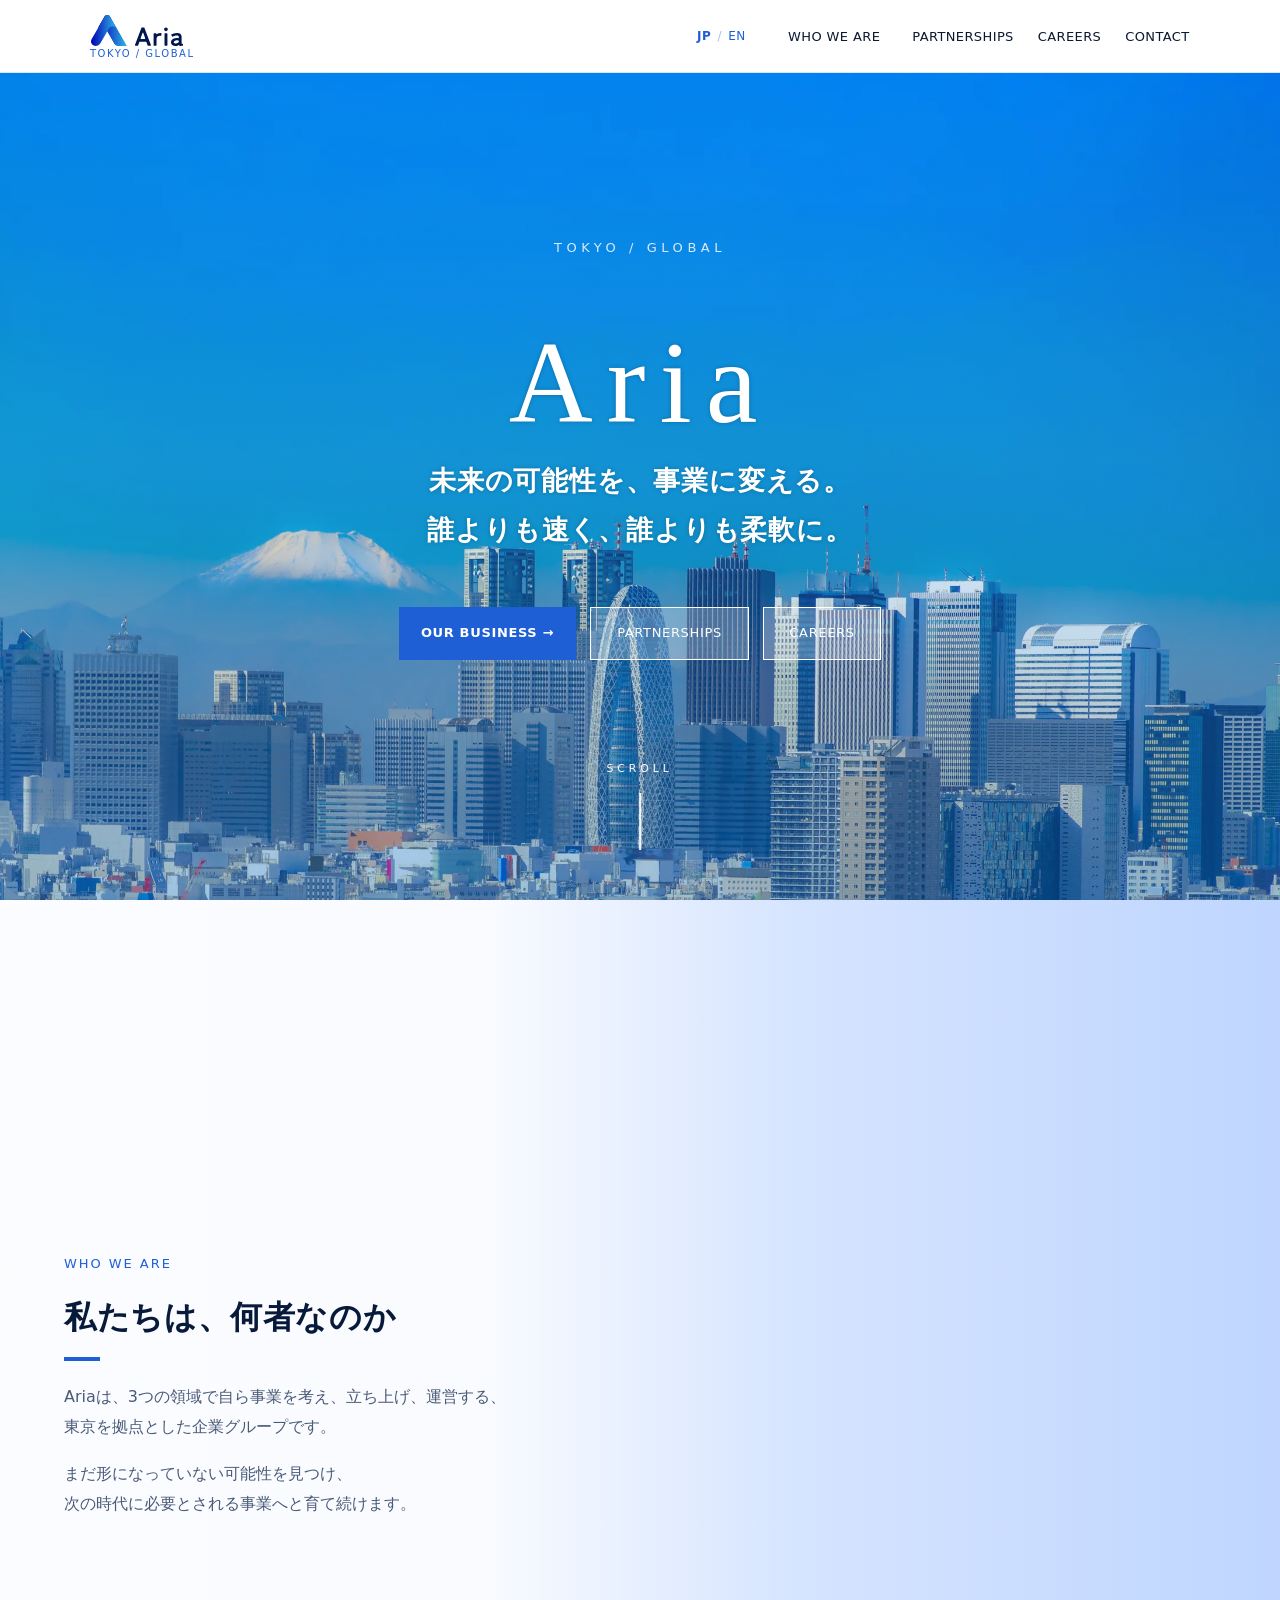
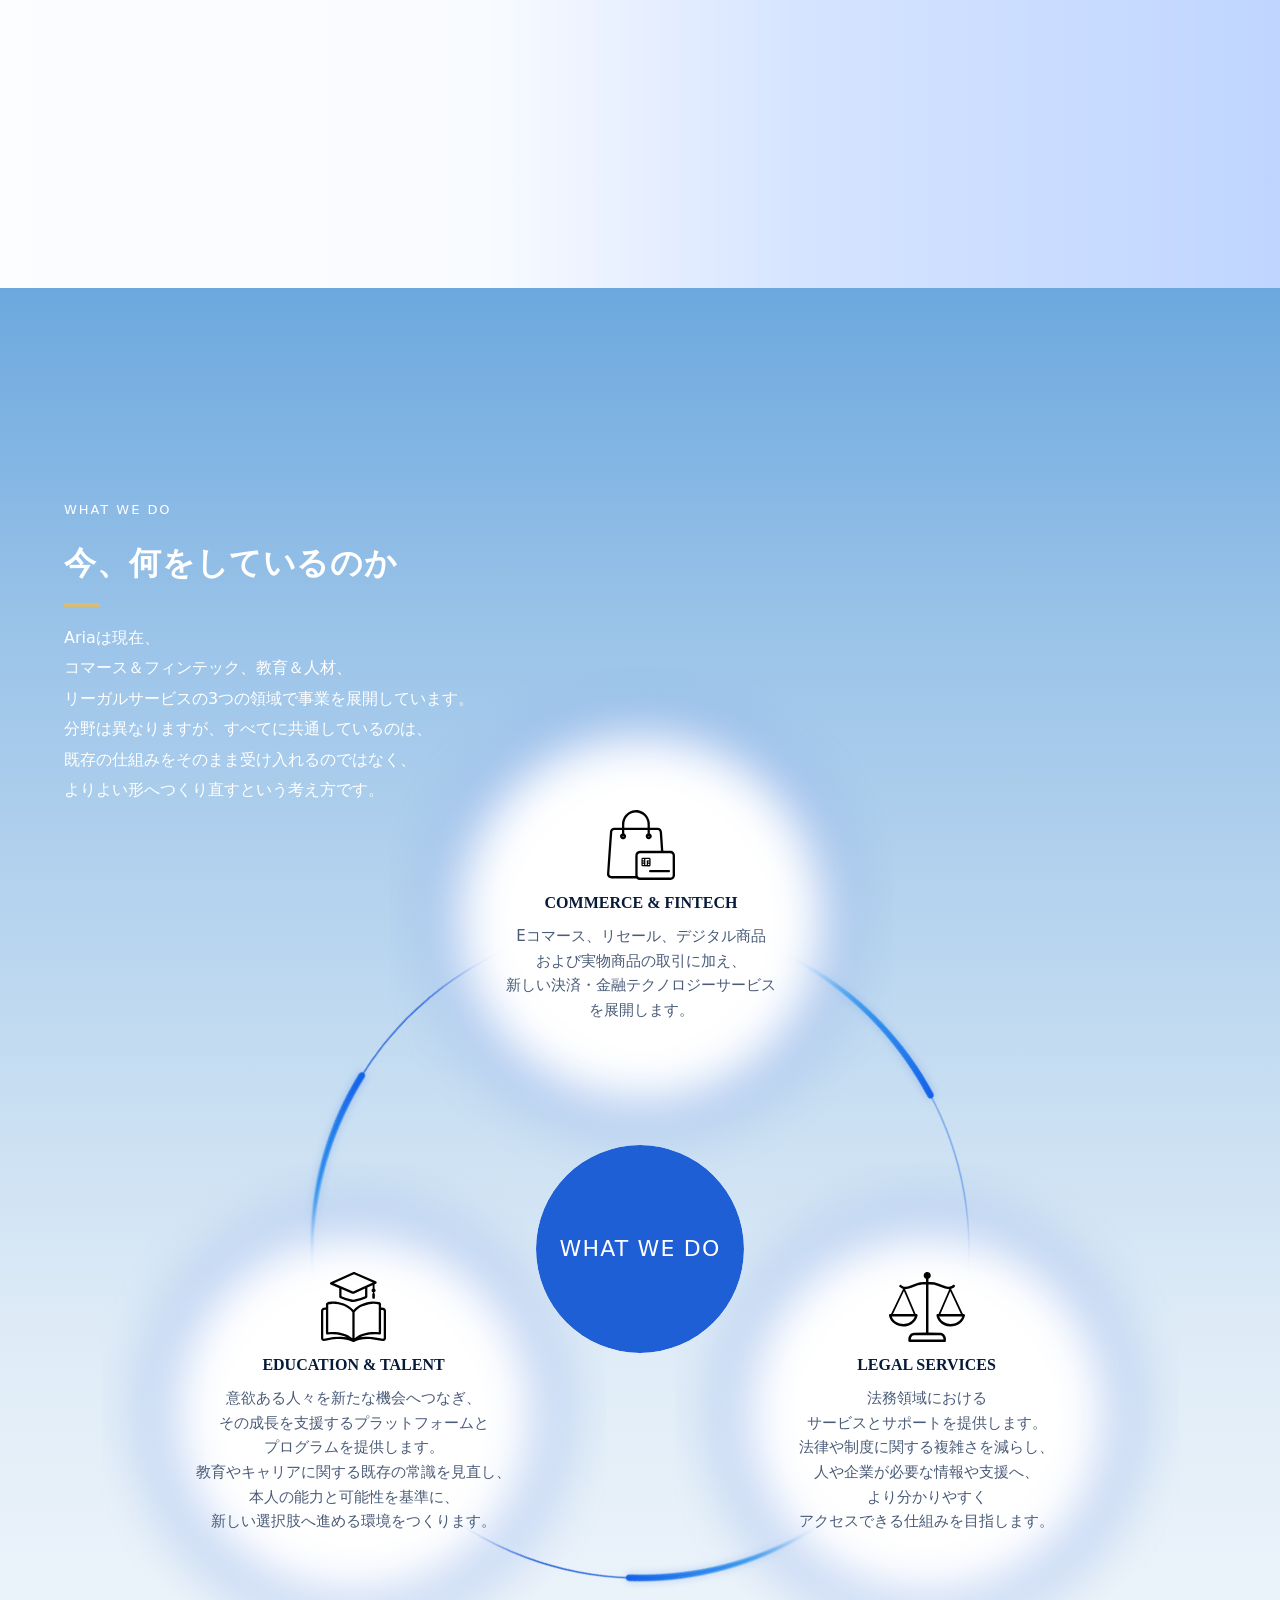
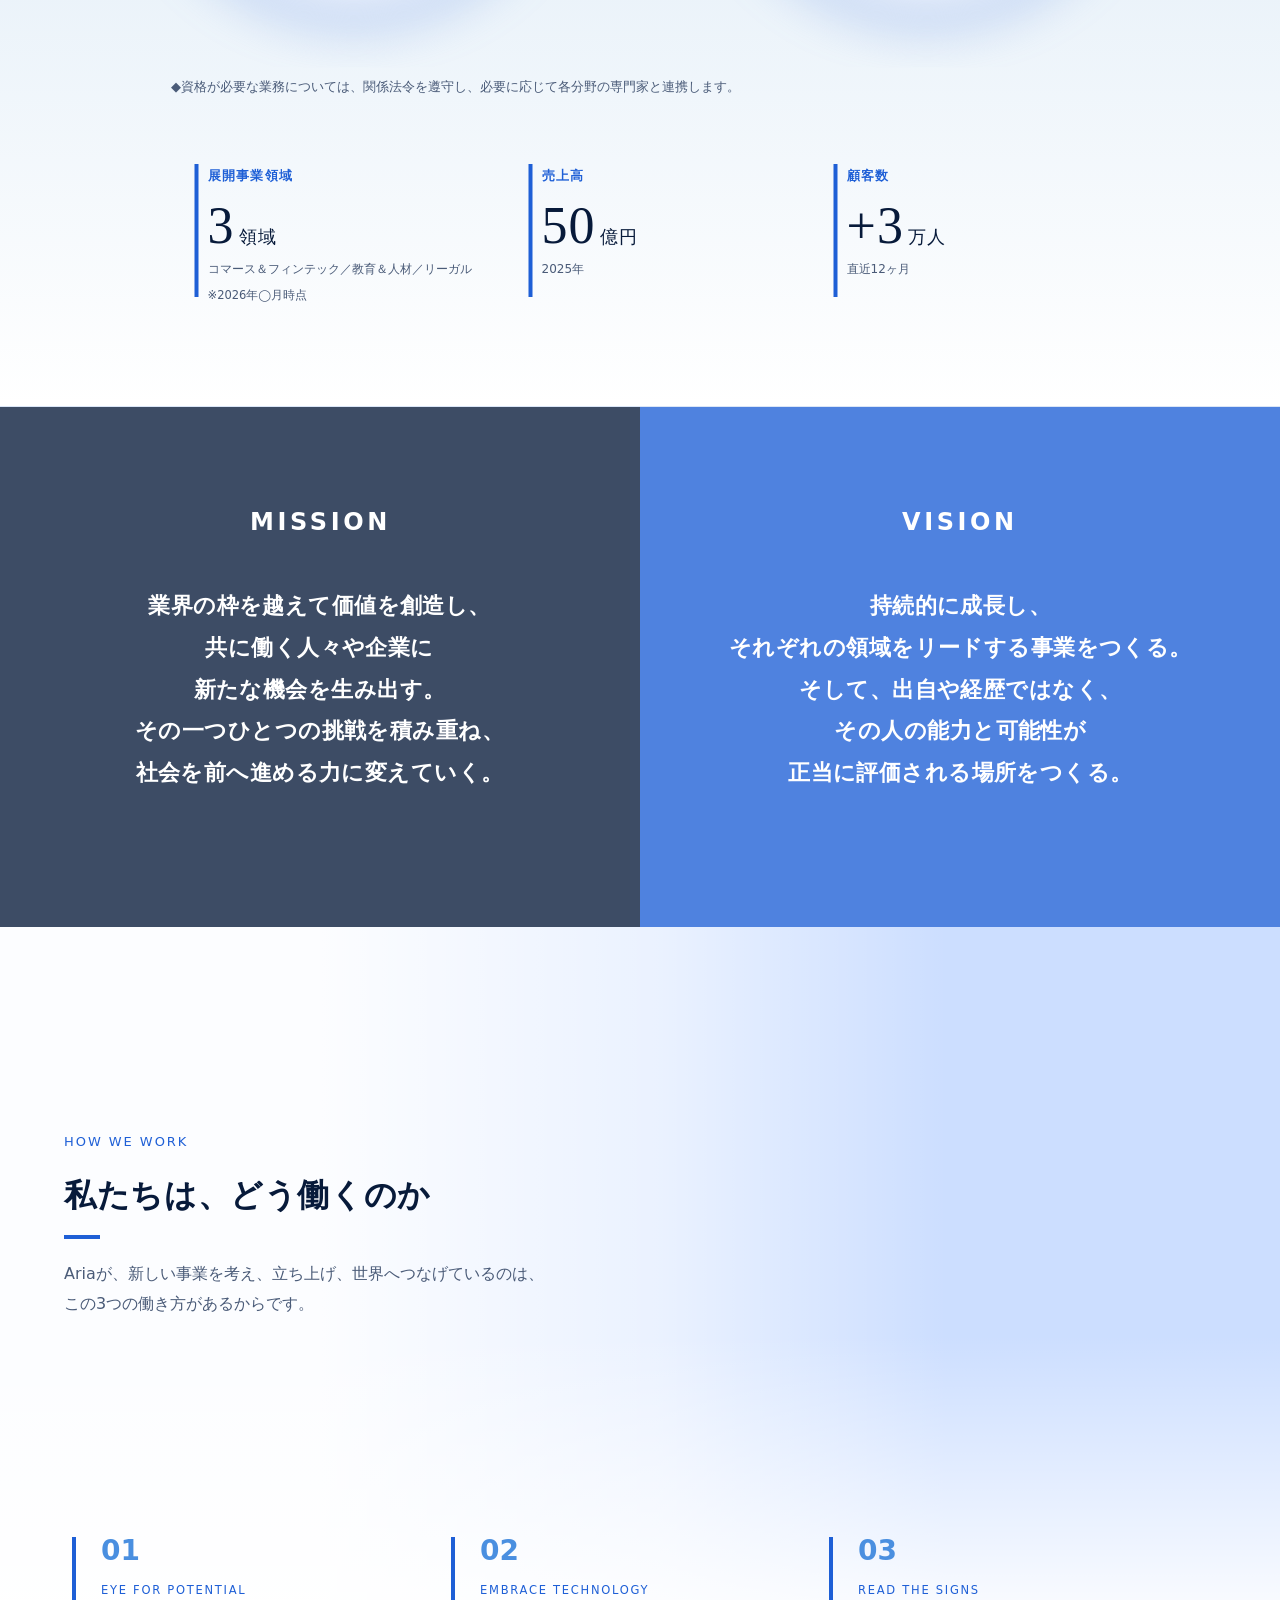
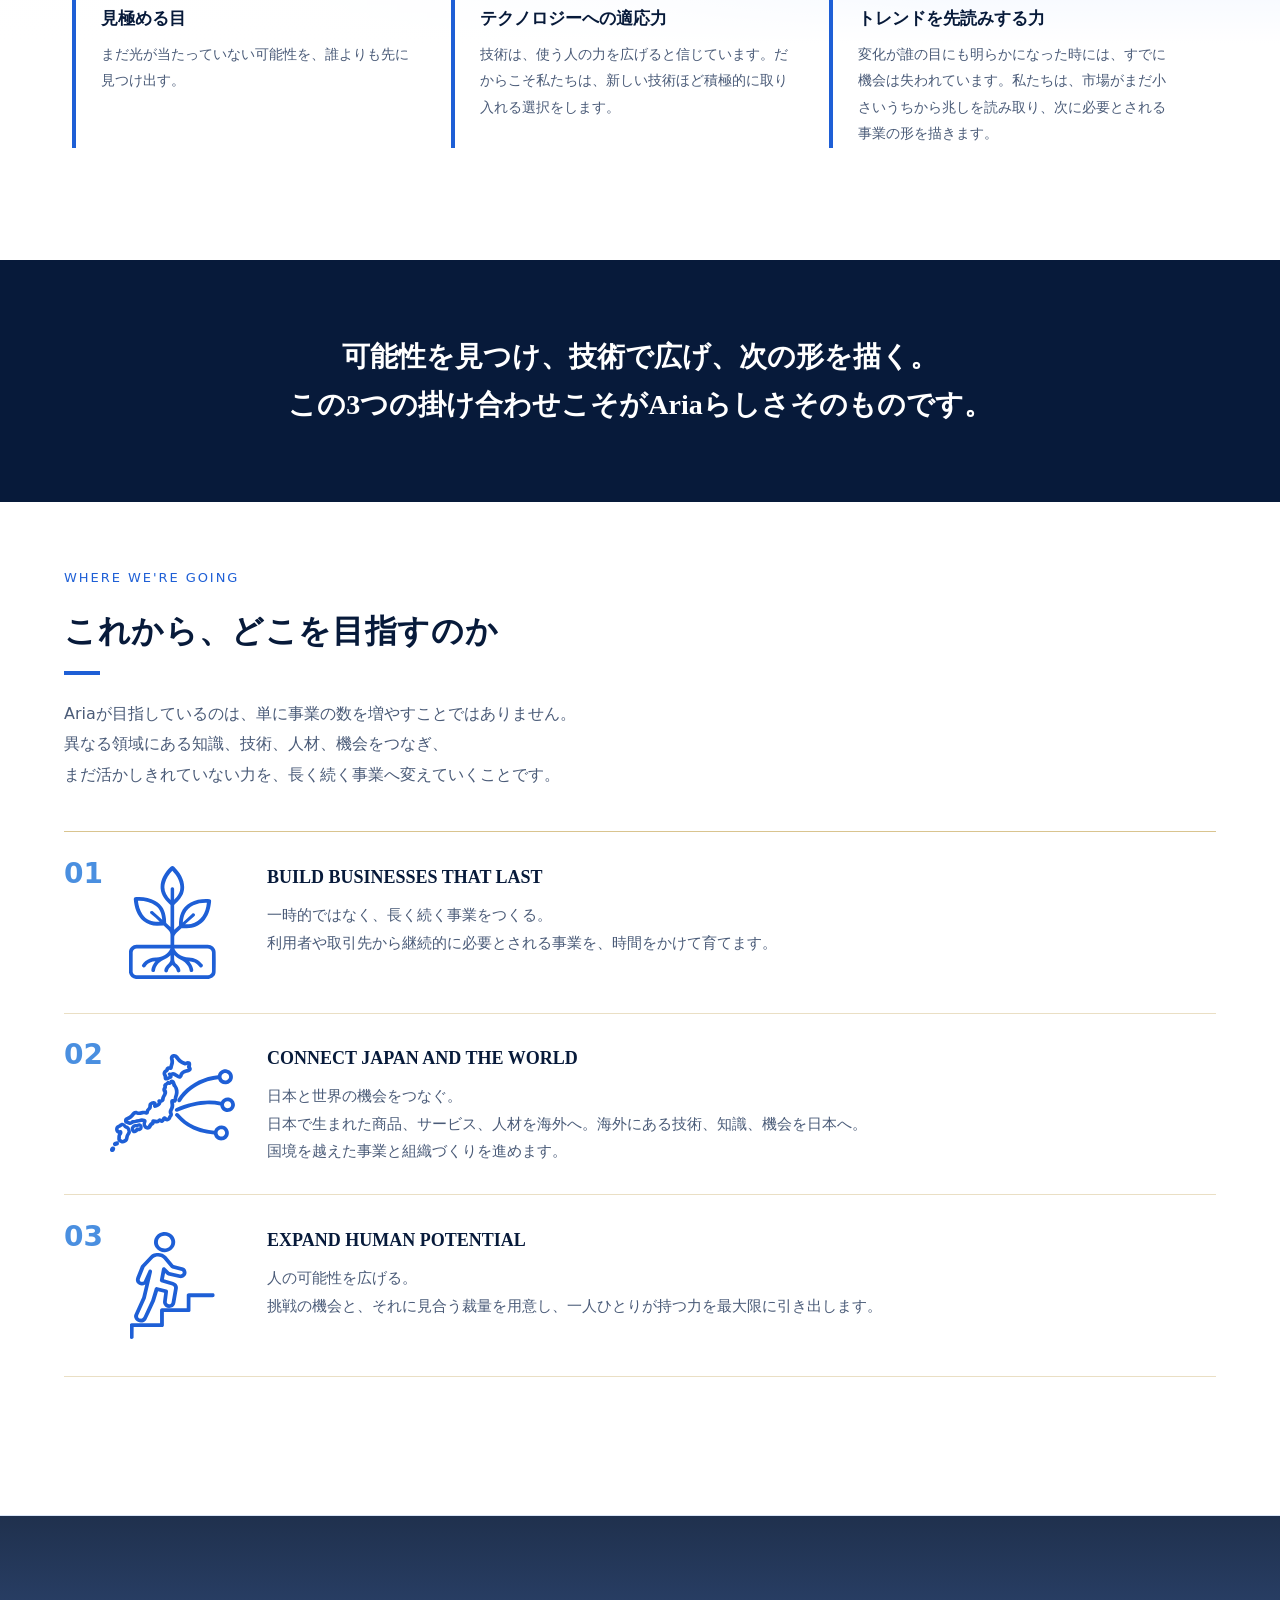
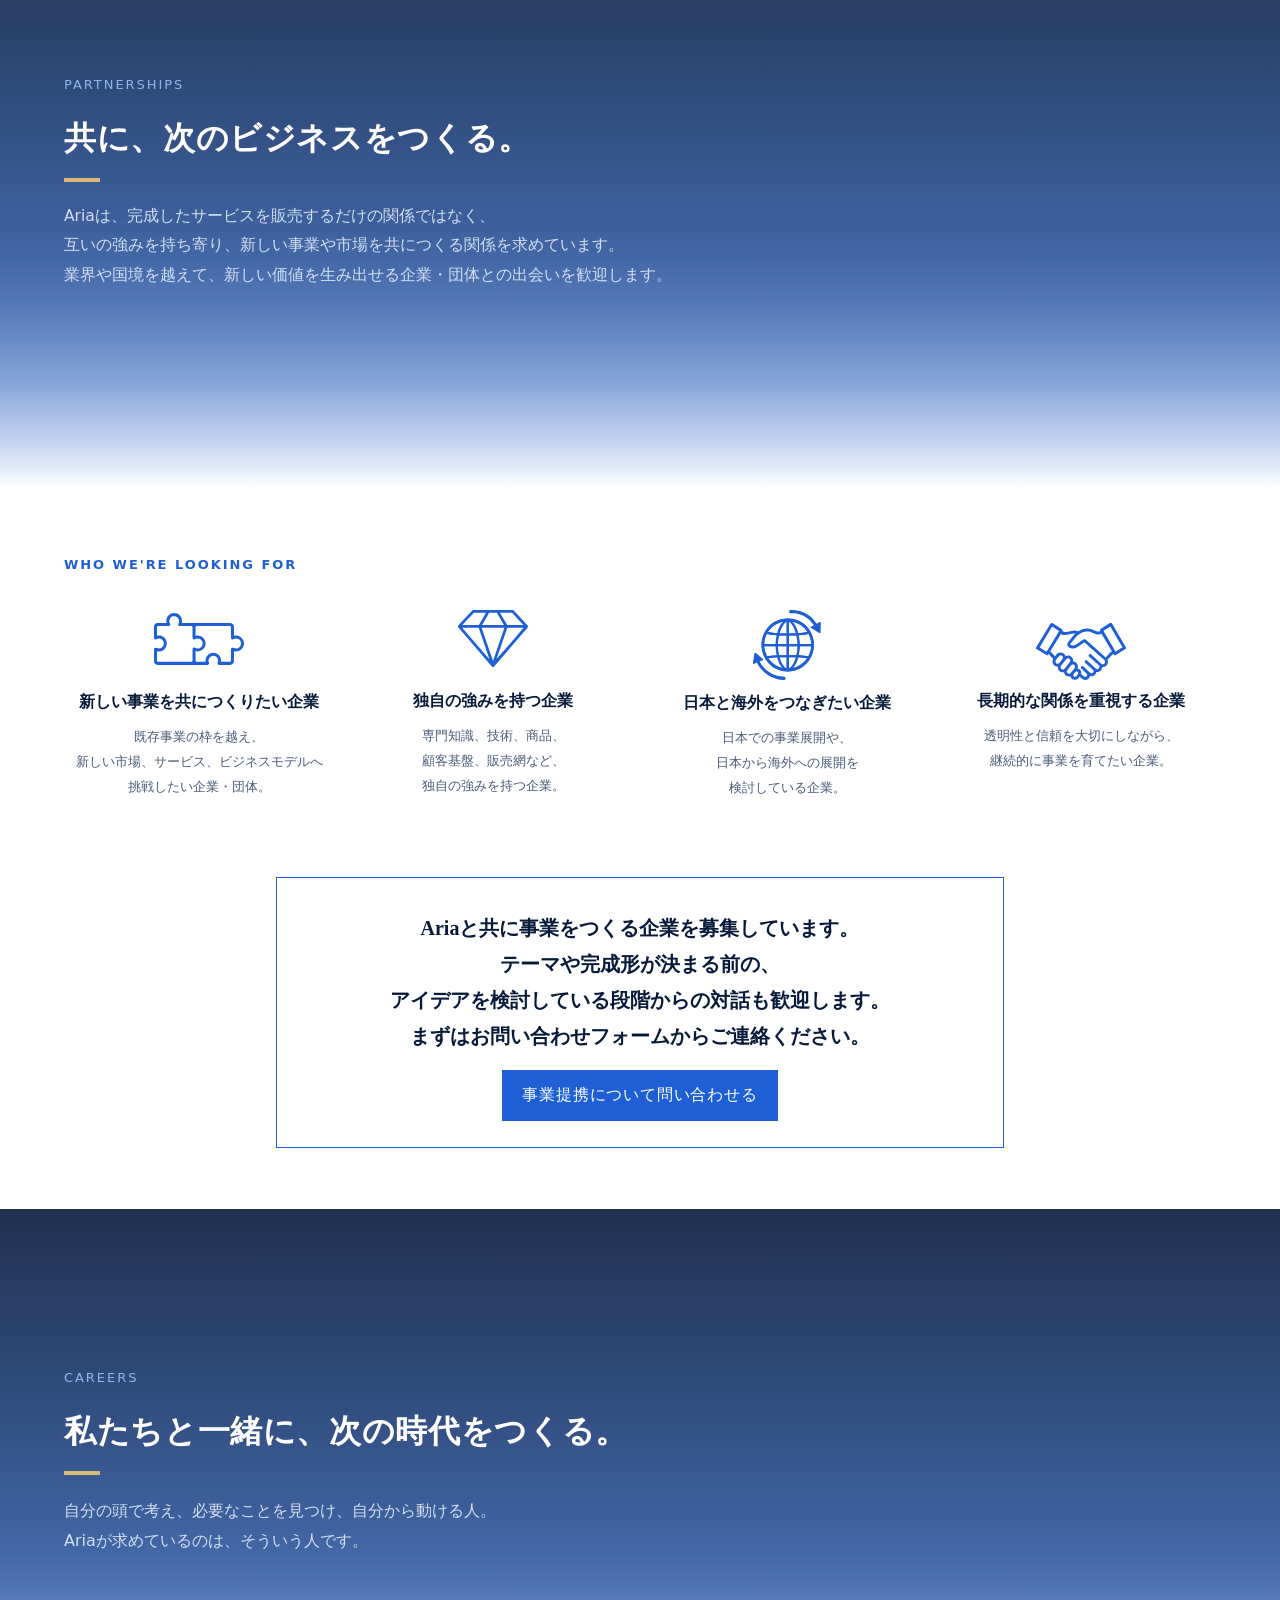
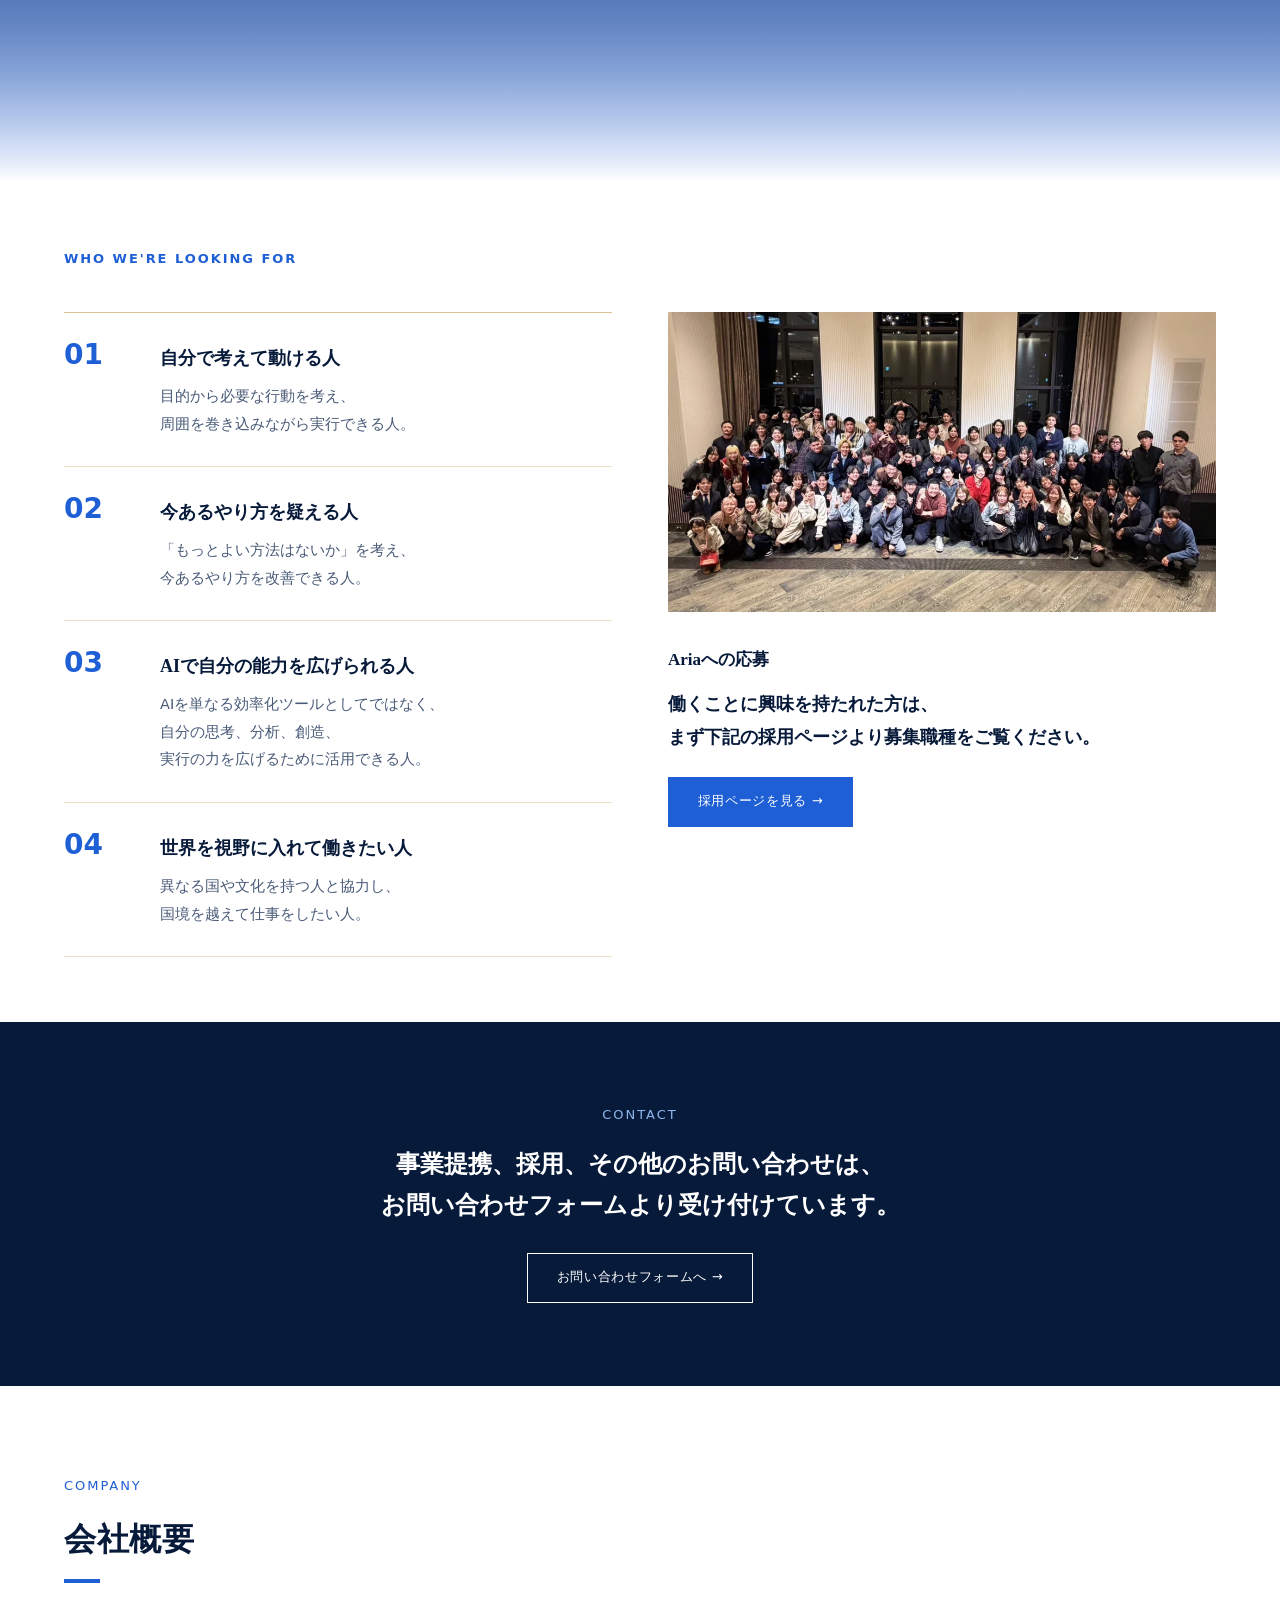
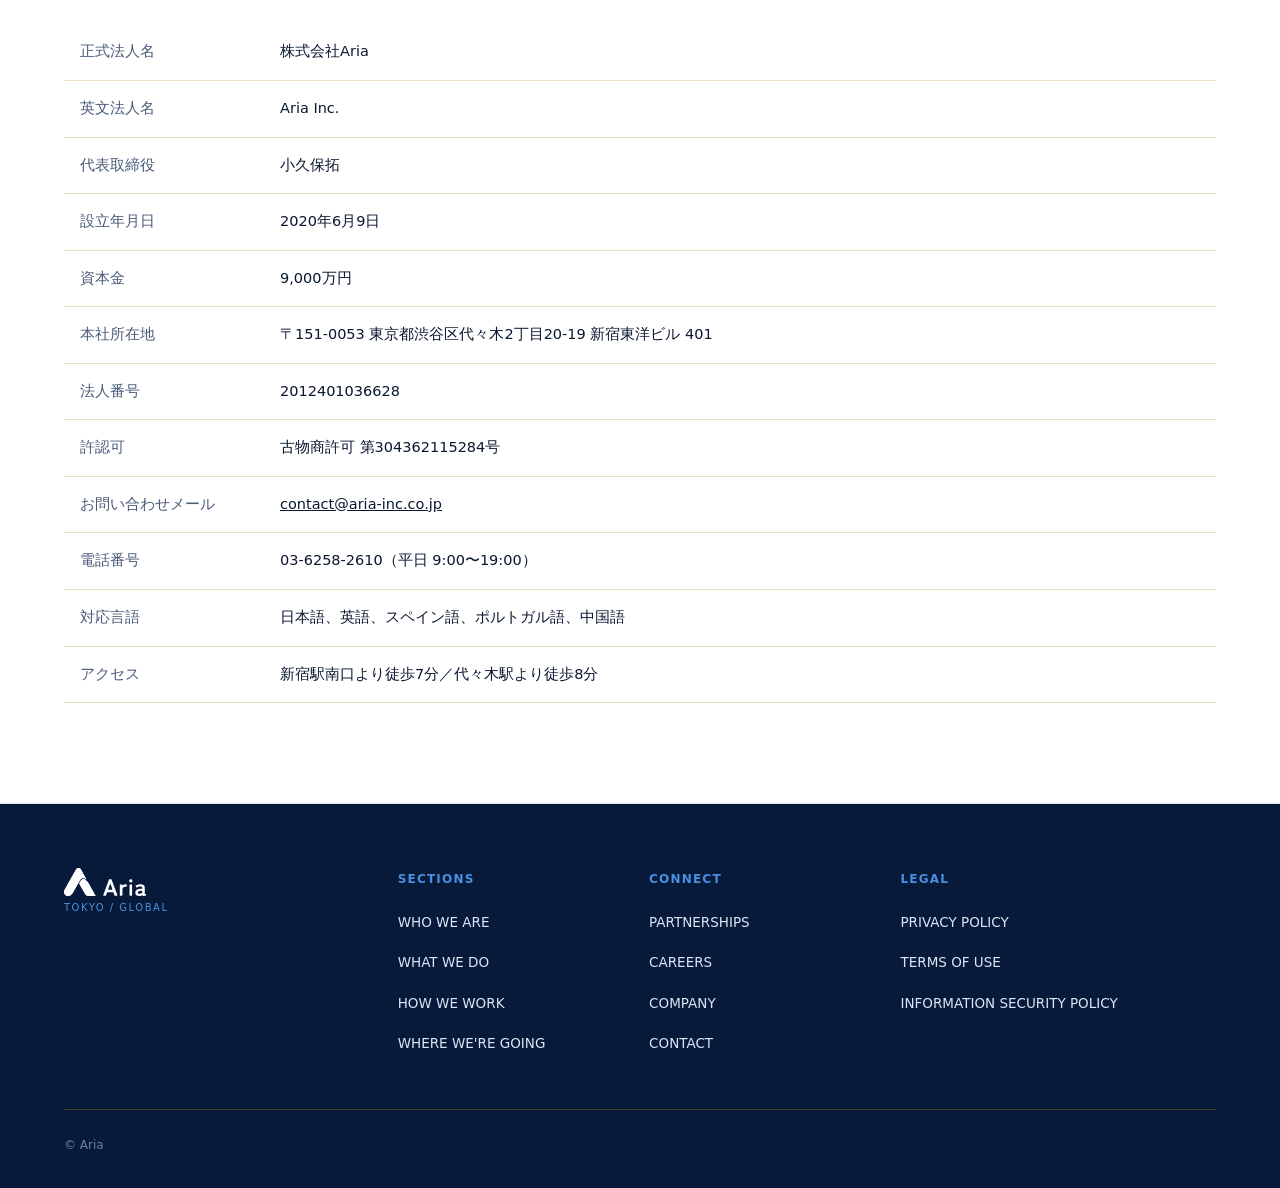
==== commit adaa9494: "Correct headquarters building name" ====
--- a/index.html
+++ b/index.html
@@ -5,7 +5,7 @@
 <meta name="viewport" content="width=device-width, initial-scale=1.0">
 <title>Aria｜TOKYO / GLOBAL</title>
 <link rel="icon" href="assets/images/favicon.svg" type="image/svg+xml">
-<link rel="stylesheet" href="assets/css/styles.css?v=20261013-fixed-mobile-bg">
+<link rel="stylesheet" href="assets/css/styles.css?v=20261013-partnership-gradient">
 </head>
 <body>
 
@@ -247,7 +247,7 @@
           <tr><th scope="row">代表取締役</th><td>小久保拓</td></tr>
           <tr><th scope="row">設立年月日</th><td>2020年6月9日</td></tr>
           <tr><th scope="row">資本金</th><td>9,000万円</td></tr>
-          <tr><th scope="row">本社所在地</th><td>〒151-0053 東京都渋谷区代々木2丁目20-19 東洋ビル 401</td></tr>
+          <tr><th scope="row">本社所在地</th><td>〒151-0053 東京都渋谷区代々木2丁目20-19 新宿東洋ビル 401</td></tr>
           <tr><th scope="row">法人番号</th><td>2012401036628</td></tr>
           <tr><th scope="row">許認可</th><td>古物商許可 第304362115284号</td></tr>
           <tr><th scope="row">お問い合わせメール</th><td><a href="mailto:contact@aria-inc.co.jp">contact@aria-inc.co.jp</a></td></tr>
@@ -290,6 +290,6 @@
   </div>
 </footer>
 
-<script src="assets/js/main.js?v=20261013-fixed-mobile-bg"></script>
+<script src="assets/js/main.js?v=20261013-ios-layer"></script>
 </body>
 </html>
--- a/assets/css/styles.css
+++ b/assets/css/styles.css
@@ -1328,8 +1328,16 @@
     }
     #partnerships .intro-panel::after {
       background:
-        linear-gradient(180deg, rgba(255,255,255,0) 0%, rgba(255,255,255,0) 82%, rgba(255,255,255,.45) 94%, rgba(255,255,255,.92) 100%),
-        linear-gradient(180deg, rgba(7,26,58,.88) 0%, rgba(30,95,214,.66) 100%);
+        linear-gradient(180deg,
+          rgba(255,255,255,0) 52%,
+          rgba(255,255,255,.02) 60%,
+          rgba(255,255,255,.08) 67%,
+          rgba(255,255,255,.18) 74%,
+          rgba(255,255,255,.35) 82%,
+          rgba(255,255,255,.60) 90%,
+          rgba(255,255,255,.82) 96%,
+          #fff 100%),
+        linear-gradient(180deg, rgba(7,26,58,.90) 0%, rgba(30,95,214,.75) 100%);
     }
 
     #partnerships > .detail-wrap {
@@ -1495,6 +1503,7 @@
   #what-we-do { background-position-y: 55.6%; }
   #mission-vision .mv-split { background-position-y: 100%; }
   #partnerships .intro-panel { background-position-y: 44%; }
+  #how-we-work .intro-panel { background-position-x: 70%; }
   .hero-photo,
   #who-we-are .intro-panel,
   #what-we-do,
@@ -1510,3 +1519,41 @@
   #partnerships .intro-panel { background-image: url('../images/partnerships-mobile.webp'); }
   #careers .intro-panel { background-image: url('../images/careers-mobile.webp'); }
 }
+
+/* iOS WebKit can drop fixed CSS backgrounds entirely. Keep the mobile
+   imagery visible there; other browsers retain the fixed treatment above. */
+@supports (-webkit-touch-callout: none) {
+  @media (max-width: 768px) {
+    .hero-photo,
+    #who-we-are .intro-panel,
+    #what-we-do,
+    #mission-vision .mv-split,
+    #how-we-work .intro-panel,
+    #partnerships .intro-panel,
+    #careers .intro-panel {
+      background-attachment: scroll;
+      background-repeat: no-repeat;
+    }
+  }
+}
+
+@media (max-width: 768px) {
+  .ios-parallax-host {
+    position: relative;
+    isolation: isolate;
+    overflow: hidden;
+    background-image: none !important;
+  }
+  .ios-parallax-layer {
+    position: absolute;
+    inset: -48px 0;
+    z-index: -1;
+    display: block;
+    pointer-events: none;
+    background-size: cover;
+    background-repeat: no-repeat;
+    will-change: transform;
+    transform: translate3d(0, 0, 0);
+    backface-visibility: hidden;
+  }
+}
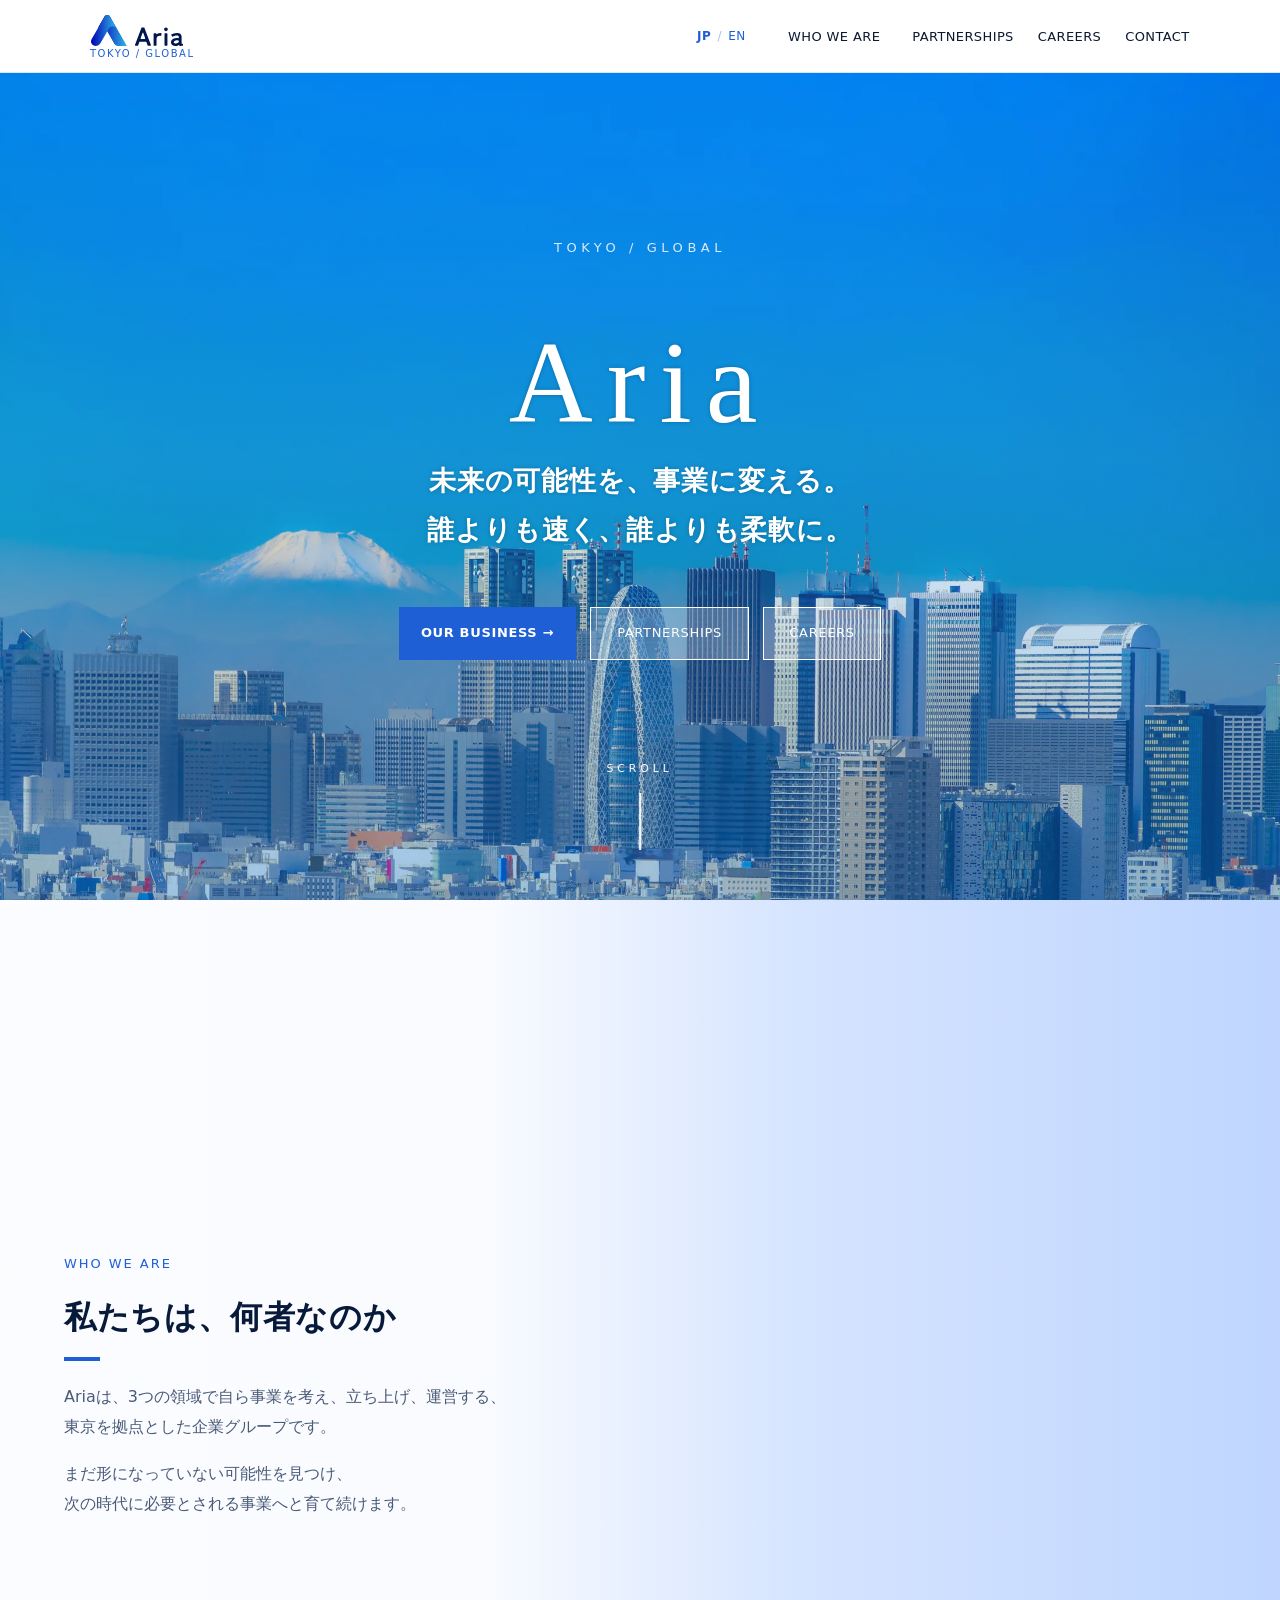
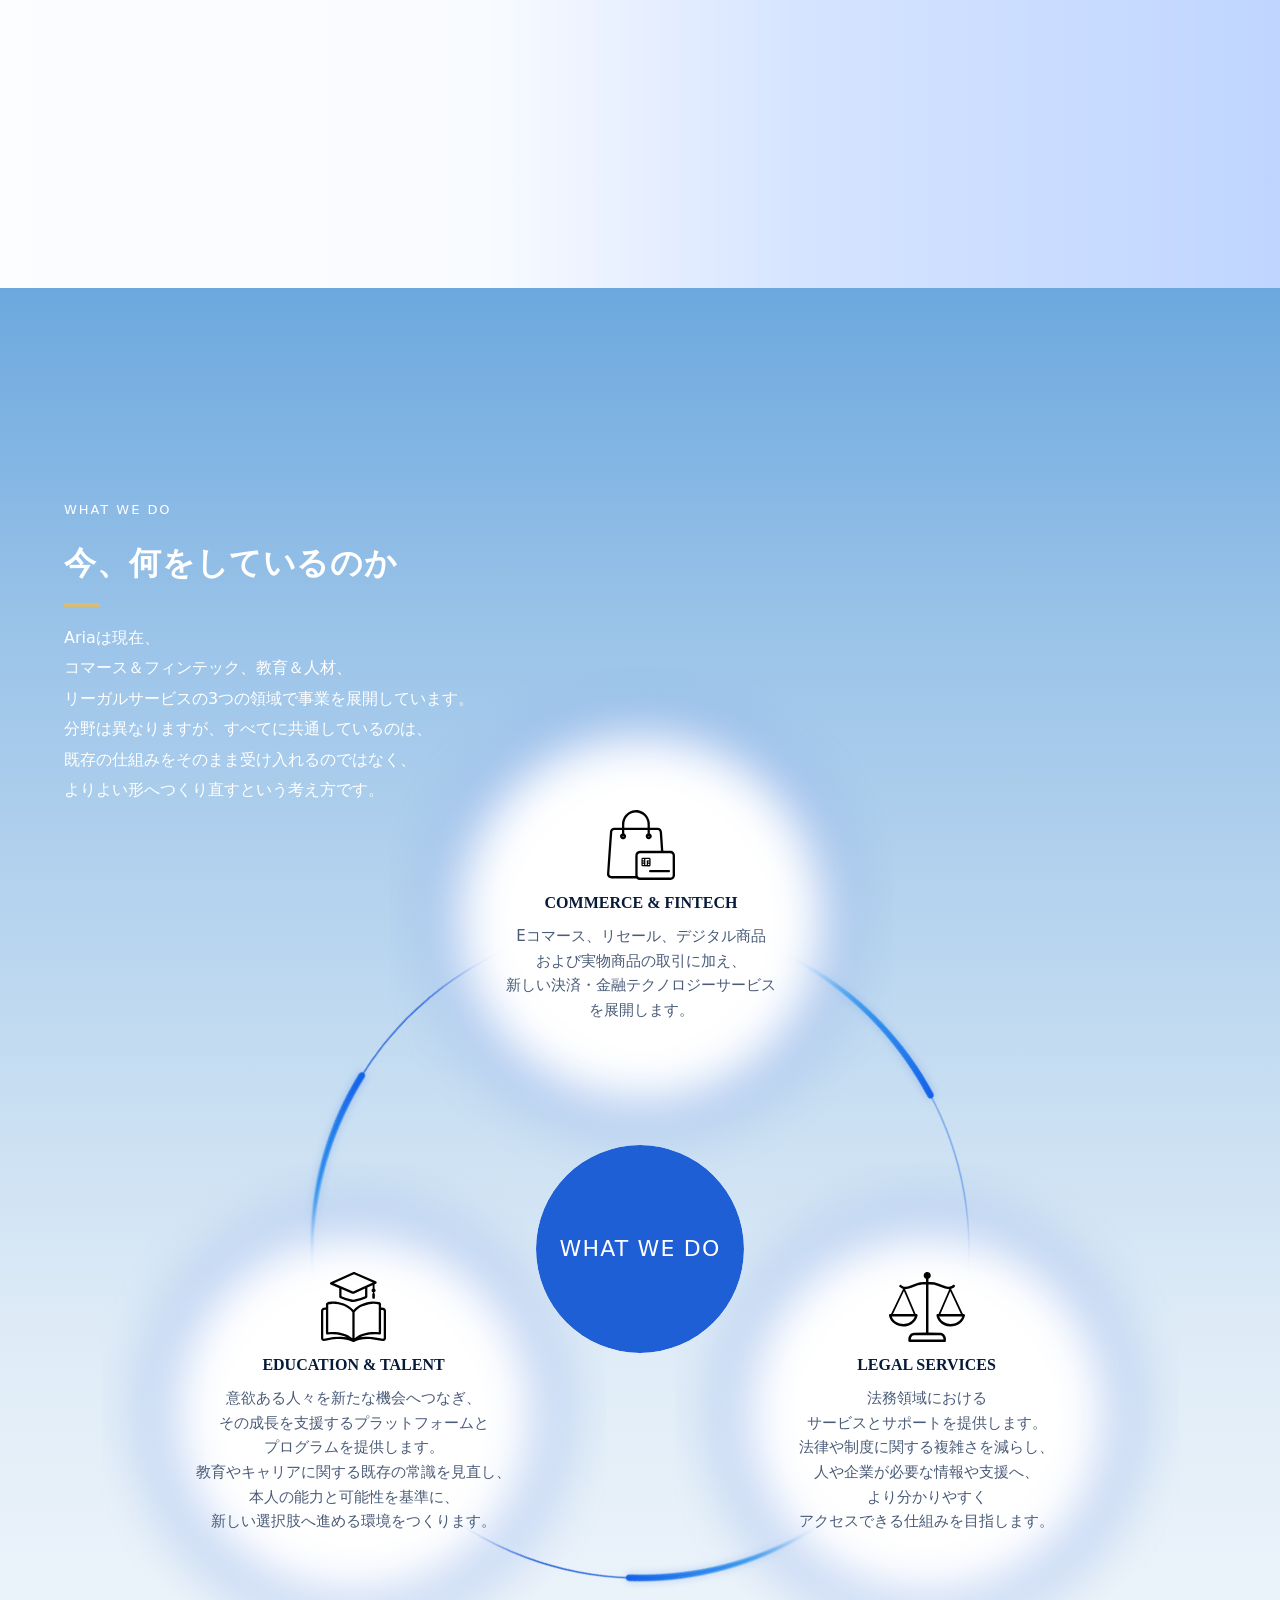
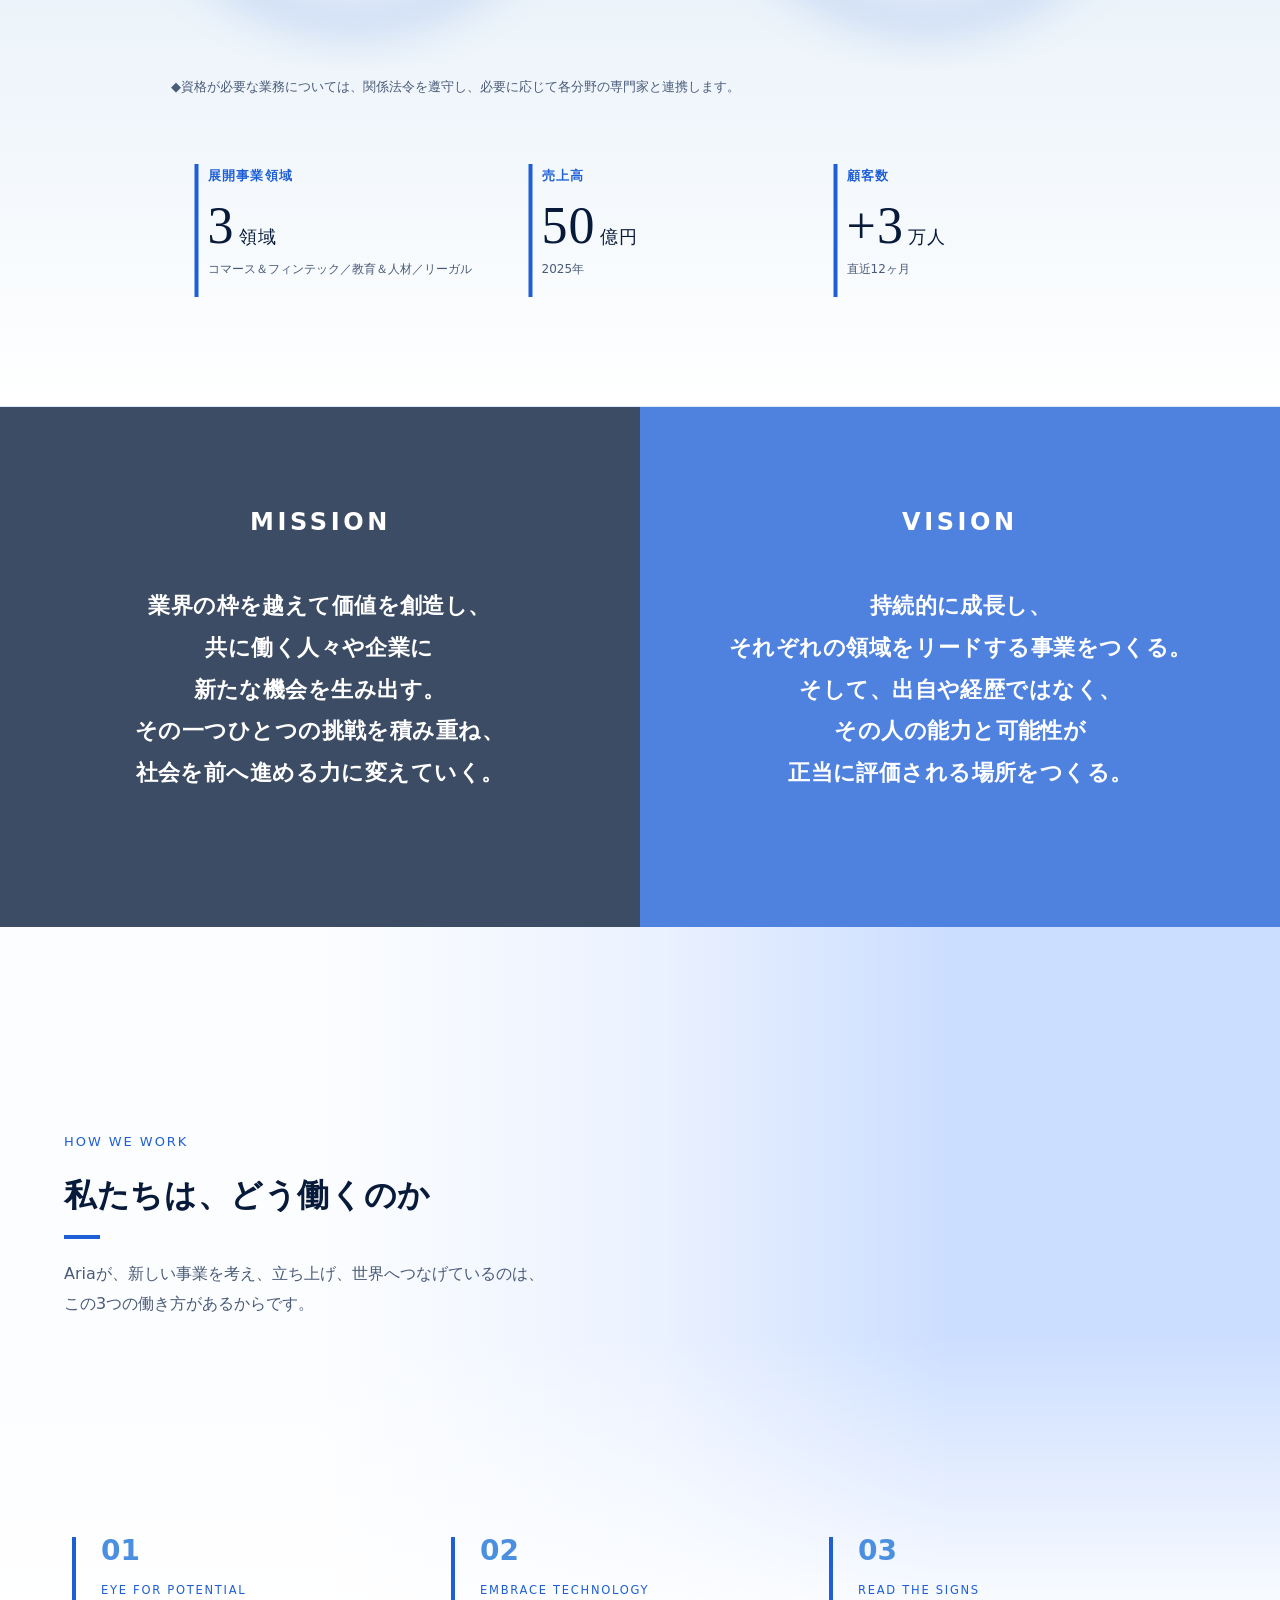
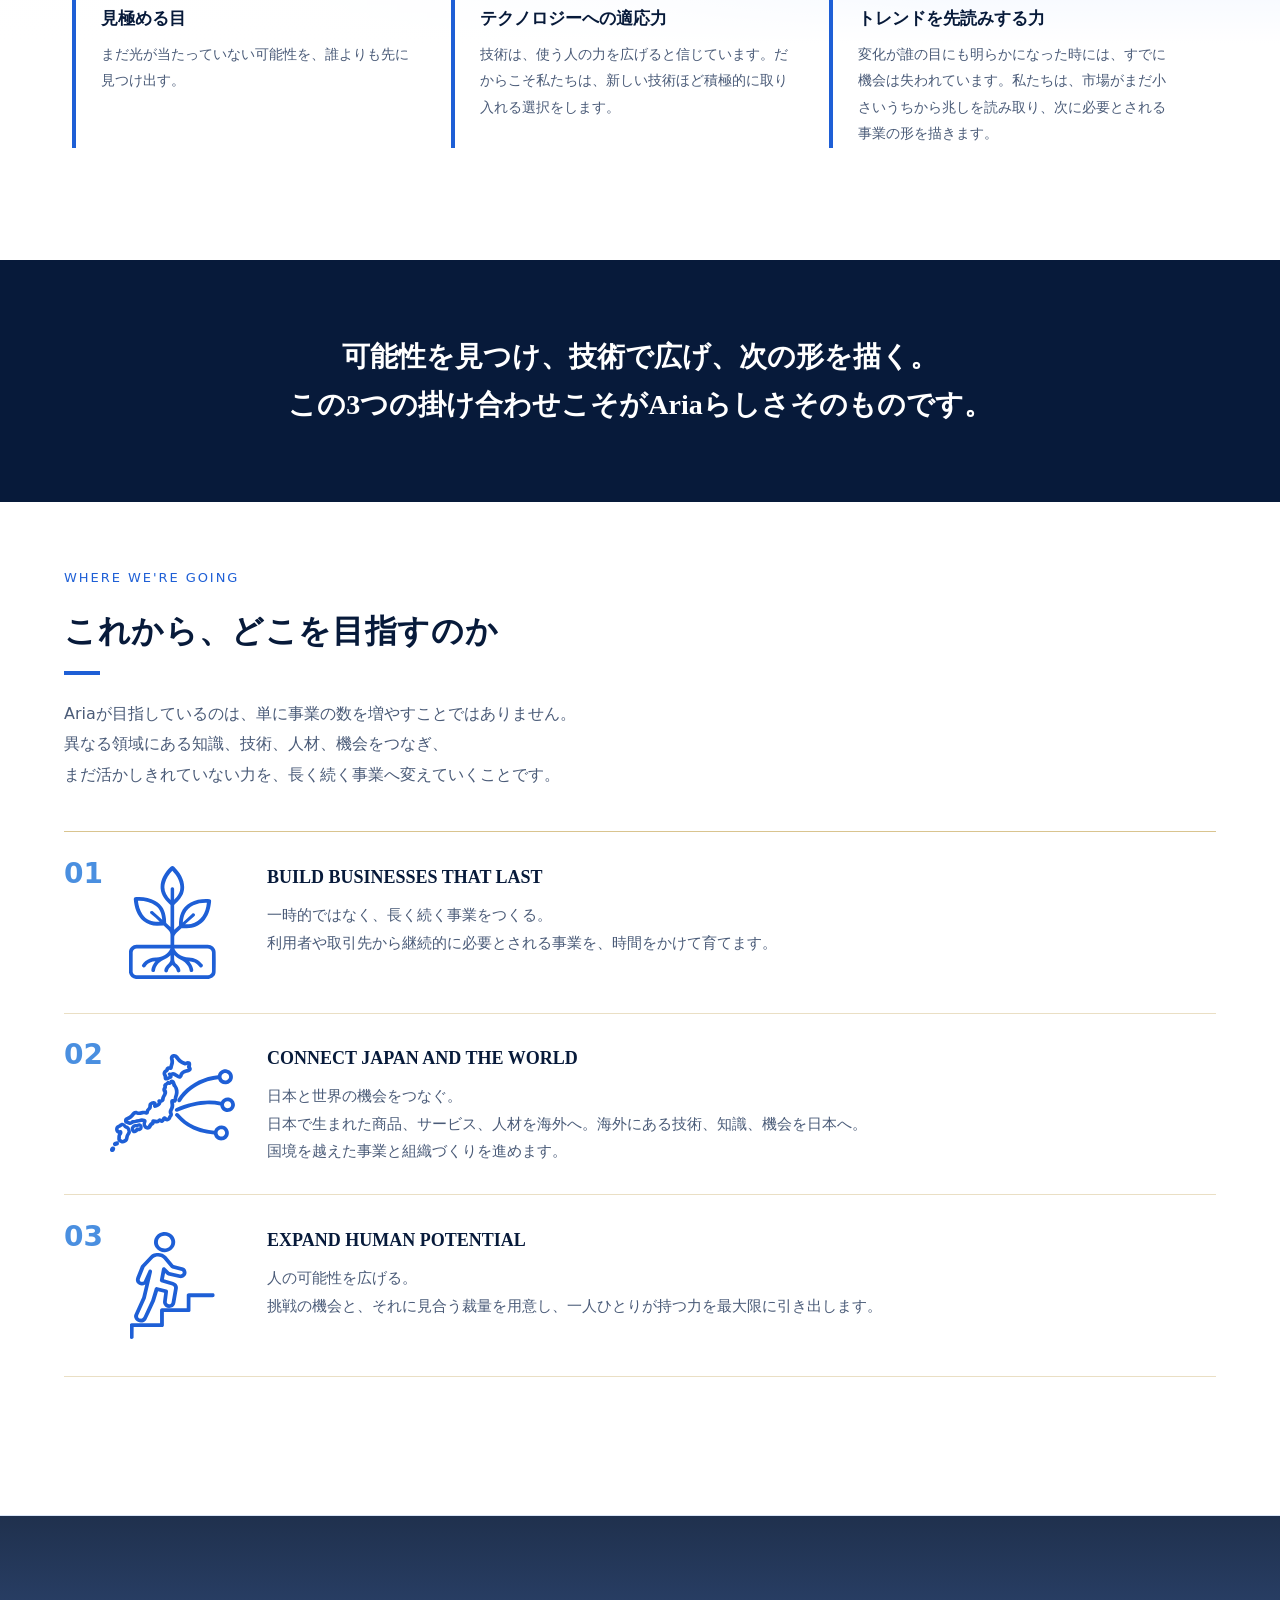
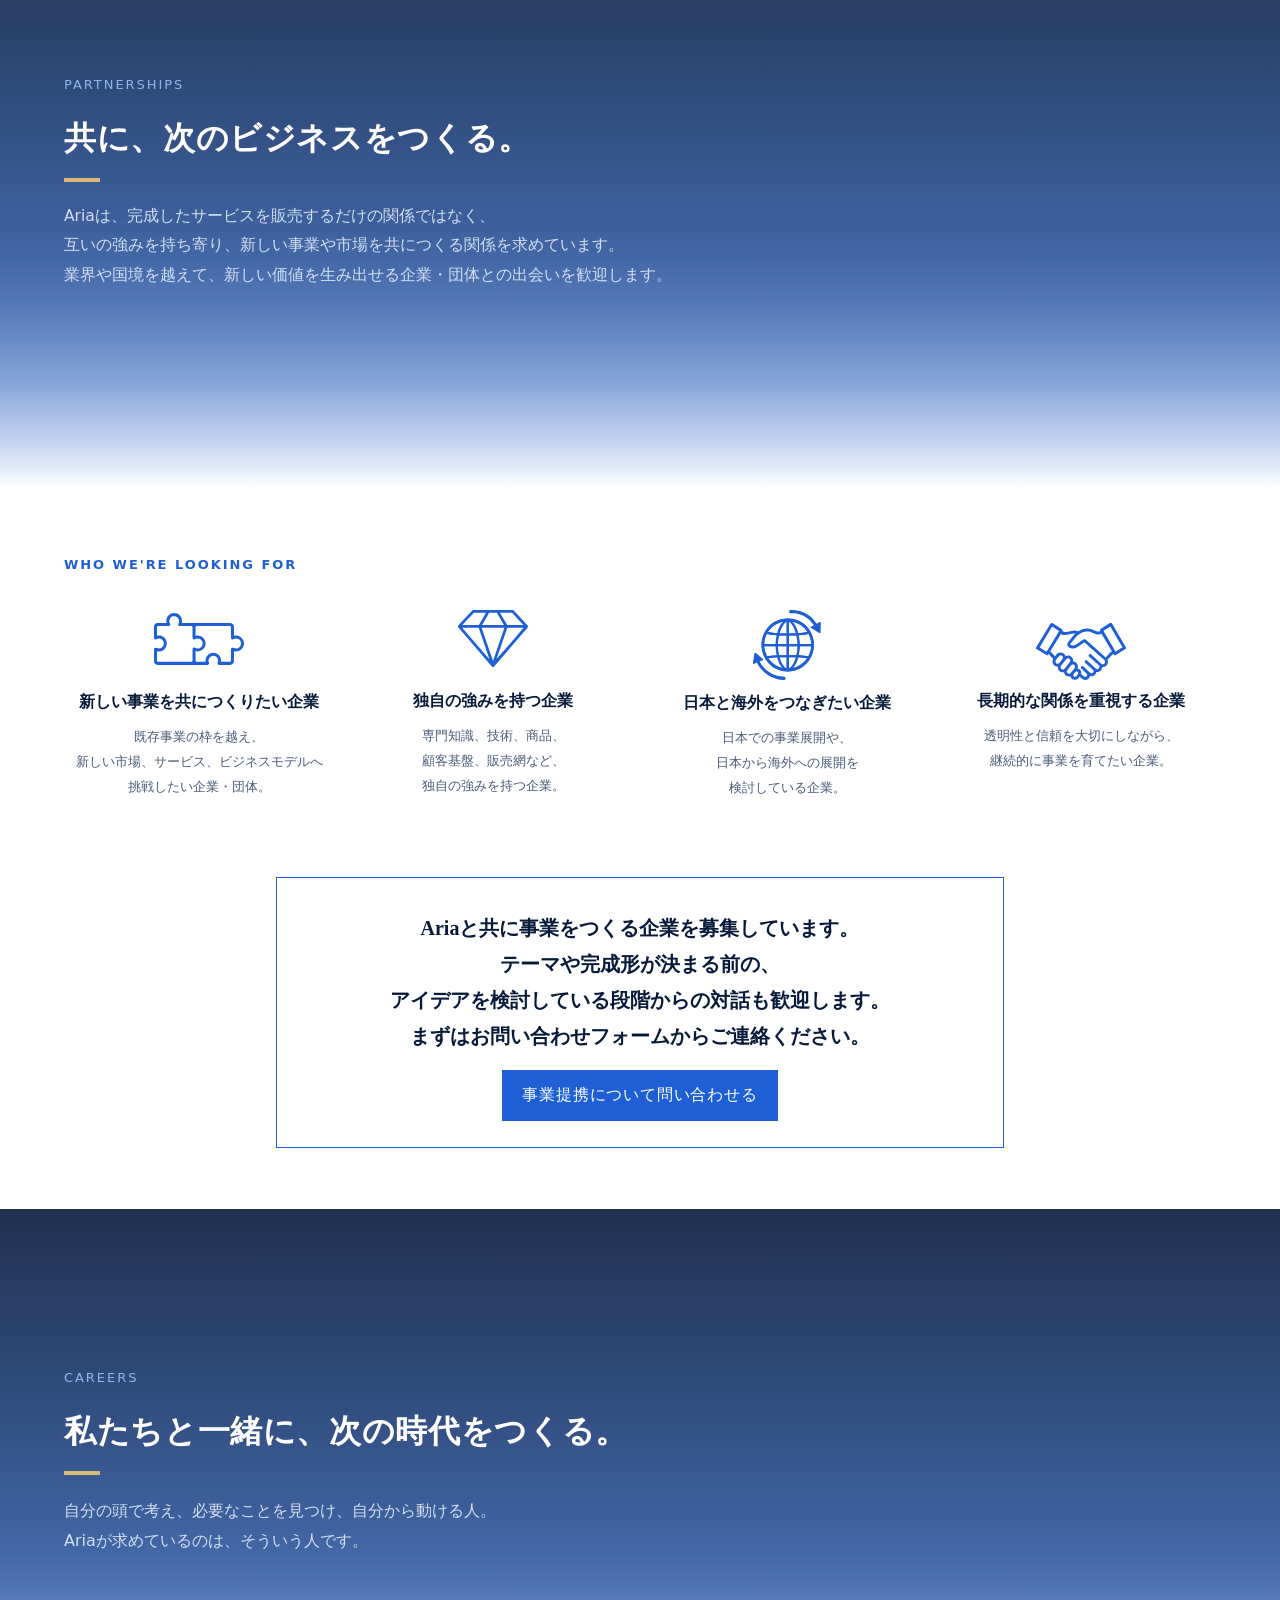
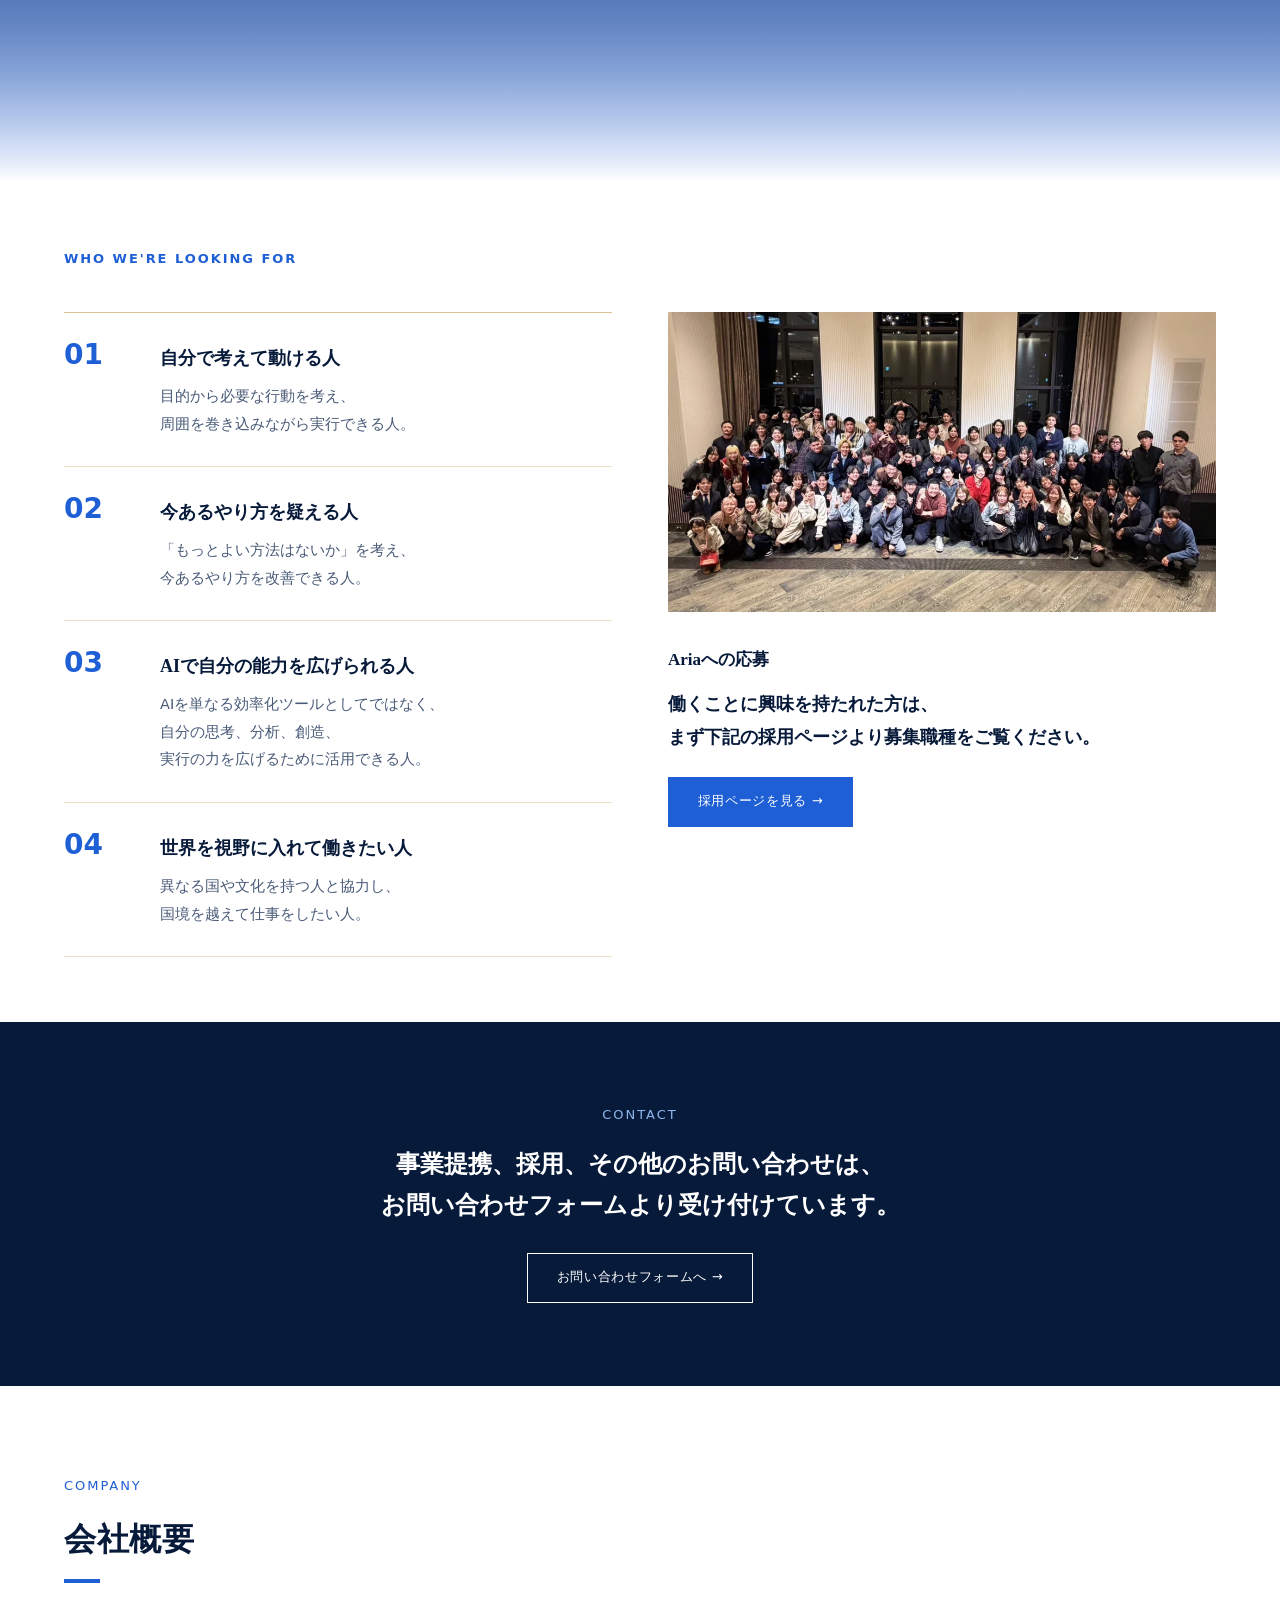
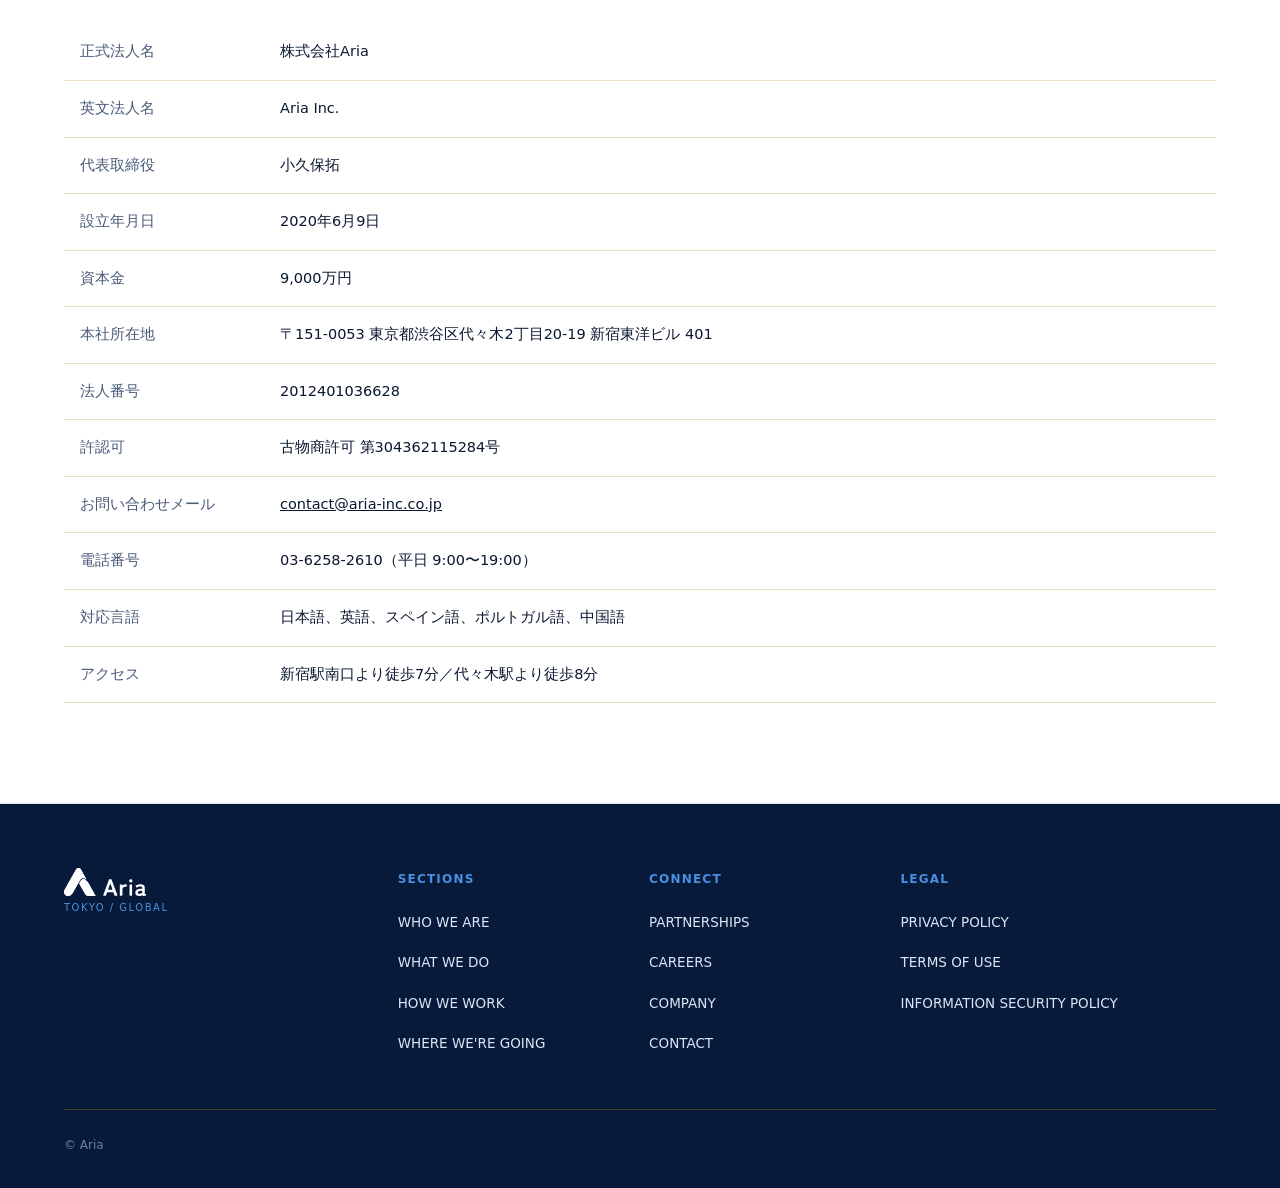
==== commit 12f4f2dc: "Remove placeholder statistics date" ====
--- a/index.html
+++ b/index.html
@@ -114,7 +114,6 @@
         <div class="wwd-stat"><span class="l">展開事業領域</span><span class="v"><span class="count" data-target="3">3</span><span class="u">領域</span></span><span class="n">コマース＆フィンテック／教育＆人材／リーガル</span></div>
         <div class="wwd-stat"><span class="l">売上高</span><span class="v"><span class="count" data-target="50">50</span><span class="u">億円</span></span><span class="n">2025年</span></div>
         <div class="wwd-stat"><span class="l">顧客数</span><span class="v">+<span class="count" data-target="3">3</span><span class="u">万人</span></span><span class="n">直近12ヶ月</span></div>
-        <p class="wwd-stats-note">※2026年◯月時点</p>
       </div>
      </div>
     </div>
--- a/assets/css/styles.css
+++ b/assets/css/styles.css
@@ -245,7 +245,6 @@
   .wwd-stat .v { font-family: var(--font-serif); font-size: 52px; line-height: 1; color: var(--dark); letter-spacing: 0.02em; font-variant-numeric: tabular-nums; }
   .wwd-stat .v .u { font-size: 18px; margin-left: 4px; }
   .wwd-stat .n { display: block; font-family: var(--font-sans); font-size: 12px; color: var(--text-sub); margin-top: 8px; }
-  .wwd-stats-note { font-family: var(--font-sans); font-size: 11.5px; color: var(--text-sub); margin: 12px auto 0; max-width: 900px; }
   @media (prefers-reduced-motion: reduce) { .js .wwd-stat { opacity: 1; transform: none; transition: none; } }
   @media (max-width: 768px) { .wwd-stats { grid-template-columns: 1fr; } .wwd-stat + .wwd-stat { border-left: none; border-top: 1px solid var(--line); padding-left: 0; } }
   @media (max-width: 480px) { .wwd-stat .v { font-size: 40px; } }
@@ -727,7 +726,6 @@
   #what-we-do .wwd-stat .v { display: block; height: 54.391px; padding-top: 4px; font-size: 52px; line-height: 52px; letter-spacing: 0.02em; }
   #what-we-do .wwd-stat .v .u { font-size: 18px; line-height: 18px; margin-left: 4px; }
   #what-we-do .wwd-stat .n { height: 31px; margin: 0; padding-top: 8px; font-size: 12px; line-height: 22.8px; white-space: nowrap; }
-  #what-we-do .wwd-stats-note { position: absolute; left: 17px; top: 121px; width: 272px; max-width: none; margin: 0; font-size: 11.5px; line-height: 21.85px; white-space: nowrap; }
 
   #mission-vision .mv-half { min-height: 520px; align-items: center; text-align: center; padding-top: 96px; }
   @media (min-width: 769px) {
@@ -779,8 +777,7 @@
       transform: translate(-50%,-50%);
     }
     #what-we-do .biz-note,
-    #what-we-do .wwd-stats,
-    #what-we-do .wwd-stats-note { position: relative; top: auto; left: auto; width: 100%; max-width: none; transform: none; white-space: normal; }
+    #what-we-do .wwd-stats { position: relative; top: auto; left: auto; width: 100%; max-width: none; transform: none; white-space: normal; }
     #what-we-do .biz-note { margin: 24px 0; }
     #what-we-do .wwd-stats { height: auto; grid-template-columns: 1fr; column-gap: 0; }
     #what-we-do .wwd-stat,
@@ -789,7 +786,6 @@
     #what-we-do .wwd-stat + .wwd-stat { height: auto; padding: 24px 0; border-bottom: 4px solid var(--gold-light); }
     #what-we-do .wwd-stat::after,
     #what-we-do .wwd-stat::before { display: none; }
-    #what-we-do .wwd-stats-note { margin-top: 12px; }
     #mission-vision .mv-half { min-height: 0; padding: 64px 24px; }
     #mission-vision .mv-half .eyebrow { margin-bottom: 28px; }
     #mission-vision .mv-split {
@@ -1444,7 +1440,6 @@
     left: 50%;
     transform: translateX(-50%);
   }
-  .lang-en #what-we-do .wwd-stats-note { top: 134px; }
   .lang-en #mission-vision .mv-half h3 { width: calc(100% - 64px); font-size: 19px; line-height: 1.75; }
 
   .lang-en #partnerships { height: 1365px; }
